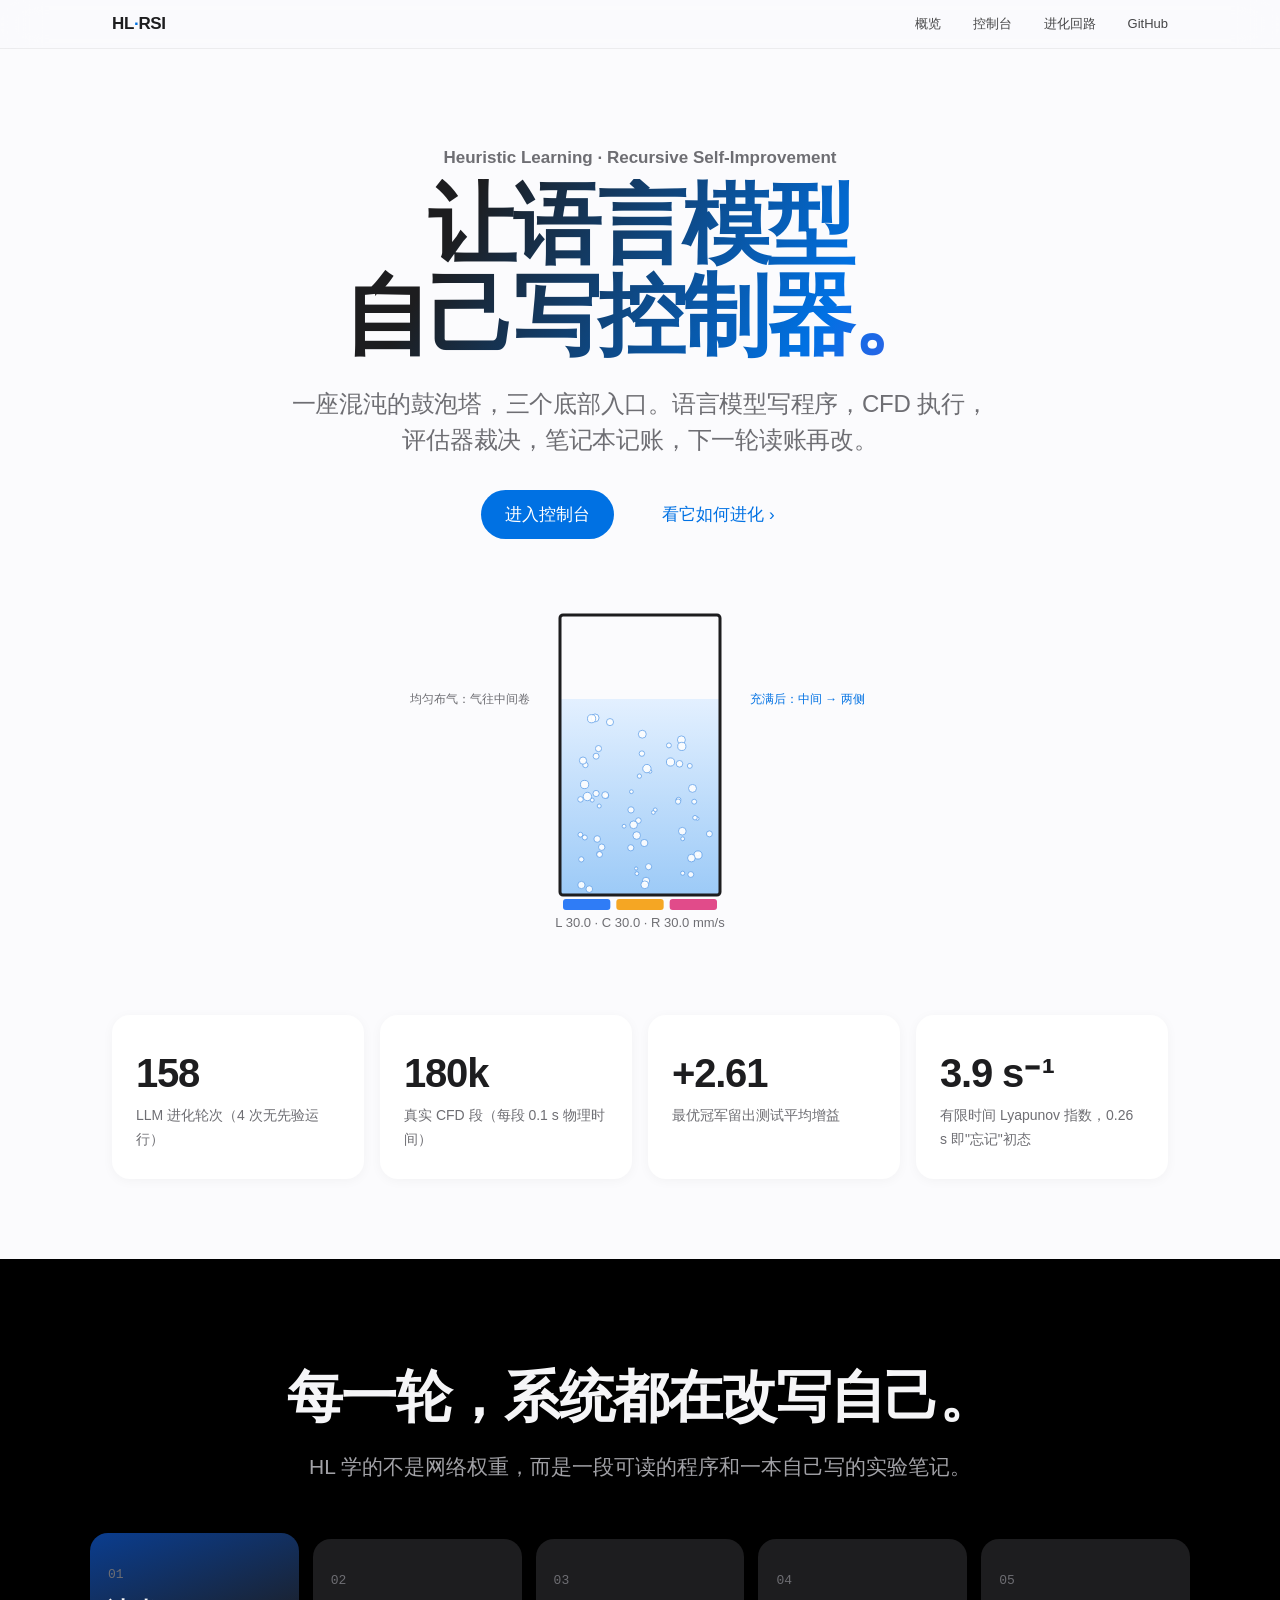
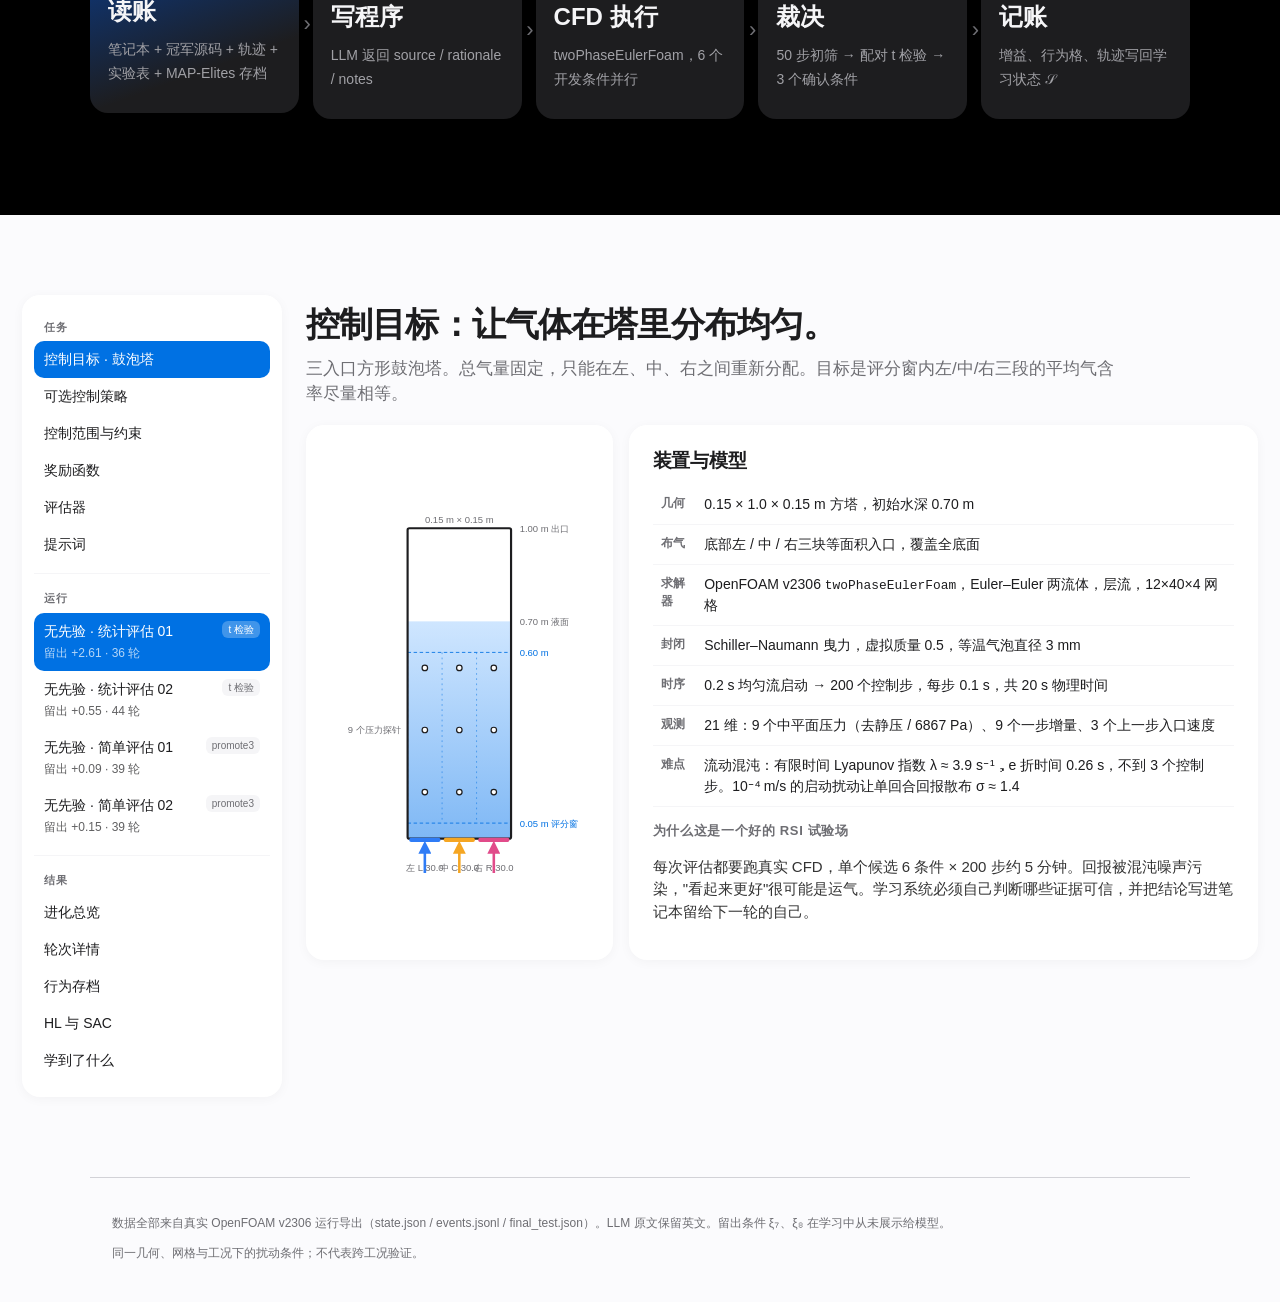
==== docs/index.html @ 00488021 "HL-RSI bubble column dashboard, data and source" ====
<!doctype html>
<html lang="zh-CN">
<head>
<meta charset="utf-8">
<meta name="viewport" content="width=device-width, initial-scale=1">
<title>HL · RSI — 语言模型自我改进的鼓泡塔控制</title>
<meta name="description" content="启发式学习（HL）：语言模型写控制程序、真实 CFD 裁决、自维护笔记本递归改进。与 SAC 在混沌鼓泡塔上的对照。">
<link rel="stylesheet" href="style.css">
</head>
<body>
<nav class="globalnav" aria-label="全局导航">
  <div class="gn-inner">
    <a class="gn-logo" href="#top">HL<span>·</span>RSI</a>
    <a href="#overview">概览</a>
    <a href="#console">控制台</a>
    <a href="#loop">进化回路</a>
    <a href="https://github.com/LZF1111/hl-rsi-bubble-column" target="_blank" rel="noopener">GitHub</a>
  </div>
</nav>

<header class="hero" id="top">
  <p class="eyebrow">Heuristic Learning · Recursive Self-Improvement</p>
  <h1>让语言模型<br>自己写控制器。</h1>
  <p class="lead">一座混沌的鼓泡塔，三个底部入口。语言模型写程序，CFD 执行，评估器裁决，笔记本记账，下一轮读账再改。</p>
  <div class="cta">
    <a class="btn primary" href="#console">进入控制台</a>
    <a class="btn link" href="#loop">看它如何进化 ›</a>
  </div>
  <div class="hero-visual" id="heroColumn" aria-hidden="true"></div>
</header>

<section class="stats" id="overview" aria-label="关键数字">
  <div class="stat"><b id="kRounds">—</b><span>LLM 进化轮次（4 次无先验运行）</span></div>
  <div class="stat"><b id="kSegments">—</b><span>真实 CFD 段（每段 0.1 s 物理时间）</span></div>
  <div class="stat"><b id="kBest">—</b><span>最优冠军留出测试平均增益</span></div>
  <div class="stat"><b>3.9 s⁻¹</b><span>有限时间 Lyapunov 指数，0.26 s 即"忘记"初态</span></div>
</section>

<section class="loop" id="loop">
  <h2>每一轮，系统都在改写自己。</h2>
  <p class="sub">HL 学的不是网络权重，而是一段可读的程序和一本自己写的实验笔记。</p>
  <ol class="loop-ring" id="loopRing">
    <li><i>01</i><b>读账</b><span>笔记本 + 冠军源码 + 轨迹 + 实验表 + MAP-Elites 存档</span></li>
    <li><i>02</i><b>写程序</b><span>LLM 返回 source / rationale / notes</span></li>
    <li><i>03</i><b>CFD 执行</b><span>twoPhaseEulerFoam，6 个开发条件并行</span></li>
    <li><i>04</i><b>裁决</b><span>50 步初筛 → 配对 t 检验 → 3 个确认条件</span></li>
    <li><i>05</i><b>记账</b><span>增益、行为格、轨迹写回学习状态 𝒮</span></li>
  </ol>
</section>

<section class="console" id="console">
  <aside class="sidebar" aria-label="功能栏">
    <div class="sb-group">
      <h3>任务</h3>
      <button data-view="goal" class="active">控制目标 · 鼓泡塔</button>
      <button data-view="strategy">可选控制策略</button>
      <button data-view="range">控制范围与约束</button>
      <button data-view="reward">奖励函数</button>
      <button data-view="evaluator">评估器</button>
      <button data-view="prompt">提示词</button>
    </div>
    <div class="sb-group">
      <h3>运行</h3>
      <div id="runList" class="run-list"></div>
    </div>
    <div class="sb-group">
      <h3>结果</h3>
      <button data-view="evolution">进化总览</button>
      <button data-view="round">轮次详情</button>
      <button data-view="archive">行为存档</button>
      <button data-view="compare">HL 与 SAC</button>
      <button data-view="mechanism">学到了什么</button>
    </div>
  </aside>
  <main class="stage" id="stage" tabindex="-1" aria-live="polite"></main>
</section>

<footer class="foot">
  <p>数据全部来自真实 OpenFOAM v2306 运行导出（state.json / events.jsonl / final_test.json）。LLM 原文保留英文。留出条件 ξ₇、ξ₈ 在学习中从未展示给模型。</p>
  <p>同一几何、网格与工况下的扰动条件；不代表跨工况验证。</p>
</footer>

<script src="js/charts.js"></script>
<script src="js/views.js"></script>
<script src="js/results.js"></script>
<script src="js/round.js"></script>
<script src="js/compare.js"></script>
<script src="js/app.js"></script>
</body>
</html>
---- docs/style.css ----
:root {
  --bg: #fbfbfd; --card: #fff; --ink: #1d1d1f; --ink2: #6e6e73; --line: #d2d2d7; --soft: #f5f5f7;
  --blue: #0071e3; --green: #1a9e55; --red: #e3342f; --orange: #f5a623; --purple: #8e44ef;
  --L: #2f7cf6; --C: #f5a623; --R: #e14b8a;
  --r: 18px; --font: -apple-system, BlinkMacSystemFont, "SF Pro Display", "PingFang SC", "Helvetica Neue", "Microsoft YaHei", sans-serif;
  --mono: "SF Mono", ui-monospace, Menlo, Consolas, monospace;
}
* { box-sizing: border-box; }
html { scroll-behavior: smooth; }
body { margin: 0; background: var(--bg); color: var(--ink); font-family: var(--font); -webkit-font-smoothing: antialiased; line-height: 1.5; }
a { color: var(--blue); text-decoration: none; }
a:hover { text-decoration: underline; }
:focus-visible { outline: 3px solid rgba(0,113,227,.5); outline-offset: 2px; border-radius: 6px; }

.globalnav { position: sticky; top: 0; z-index: 50; background: rgba(251,251,253,.8); backdrop-filter: saturate(180%) blur(20px); -webkit-backdrop-filter: saturate(180%) blur(20px); border-bottom: 1px solid rgba(0,0,0,.06); }
.gn-inner { max-width: 1100px; margin: 0 auto; height: 48px; display: flex; align-items: center; gap: 32px; padding: 0 22px; font-size: 13px; }
.gn-inner a { color: var(--ink); opacity: .82; }
.gn-inner a:hover { opacity: 1; text-decoration: none; }
.gn-logo { font-weight: 700; font-size: 17px; margin-right: auto; opacity: 1 !important; letter-spacing: -.02em; }
.gn-logo span { color: var(--blue); }

.hero { text-align: center; padding: 96px 22px 40px; max-width: 980px; margin: 0 auto; }
.eyebrow { color: var(--ink2); font-size: 17px; font-weight: 600; margin: 0 0 8px; }
.hero h1 { font-size: clamp(44px, 8vw, 88px); line-height: 1.04; letter-spacing: -.035em; margin: 0; font-weight: 700;
  background: linear-gradient(120deg, #1d1d1f 30%, #0071e3 70%, #8e44ef); -webkit-background-clip: text; background-clip: text; color: transparent; }
.lead { font-size: clamp(19px, 2.2vw, 24px); color: var(--ink2); max-width: 720px; margin: 24px auto 0; letter-spacing: -.01em; }
.cta { margin-top: 32px; display: flex; gap: 24px; justify-content: center; align-items: center; }
.btn { font-size: 17px; padding: 12px 24px; border-radius: 980px; }
.btn.primary { background: var(--blue); color: #fff; }
.btn.primary:hover { background: #0077ed; text-decoration: none; }
.hero-visual { margin: 56px auto 0; height: 340px; max-width: 760px; }
.hero-visual svg { width: 100%; height: 100%; }

.stats { max-width: 1100px; margin: 40px auto; padding: 0 22px; display: grid; grid-template-columns: repeat(4, 1fr); gap: 16px; }
.stat { background: var(--card); border-radius: var(--r); padding: 28px 24px; box-shadow: 0 2px 12px rgba(0,0,0,.04); }
.stat b { display: block; font-size: 40px; letter-spacing: -.03em; font-weight: 700; }
.stat span { color: var(--ink2); font-size: 14px; }

.loop { background: #000; color: #f5f5f7; padding: 96px 22px; text-align: center; margin-top: 80px; }
.loop h2 { font-size: clamp(32px, 5vw, 56px); letter-spacing: -.03em; margin: 0; }
.loop .sub { color: #a1a1a6; font-size: 21px; margin: 12px 0 56px; }
.loop-ring { list-style: none; padding: 0; margin: 0 auto; max-width: 1100px; display: grid; grid-template-columns: repeat(5, 1fr); gap: 14px; counter-reset: s; }
.loop-ring li { background: #1d1d1f; border-radius: var(--r); padding: 28px 18px; text-align: left; position: relative; transition: transform .4s, background .4s; }
.loop-ring li.on { background: linear-gradient(160deg, #0a3d8f, #1d1d1f 70%); transform: translateY(-6px); }
.loop-ring i { font-style: normal; color: #6e6e73; font-size: 13px; font-family: var(--mono); }
.loop-ring b { display: block; font-size: 24px; margin: 8px 0; }
.loop-ring span { color: #a1a1a6; font-size: 14px; }
.loop-ring li:not(:last-child)::after { content: "›"; position: absolute; right: -12px; top: 50%; transform: translateY(-50%); color: #6e6e73; font-size: 22px; }

.console { max-width: 1400px; margin: 80px auto; padding: 0 22px; display: grid; grid-template-columns: 260px 1fr; gap: 24px; align-items: start; }
.sidebar { position: sticky; top: 64px; background: var(--card); border-radius: var(--r); padding: 18px 12px; box-shadow: 0 2px 12px rgba(0,0,0,.04); max-height: calc(100vh - 84px); overflow: auto; }
.sb-group + .sb-group { border-top: 1px solid var(--soft); margin-top: 10px; padding-top: 10px; }
.sb-group h3 { font-size: 11px; text-transform: uppercase; letter-spacing: .08em; color: var(--ink2); margin: 6px 10px 6px; font-weight: 600; }
.sidebar button { display: block; width: 100%; text-align: left; font: inherit; font-size: 14px; color: var(--ink); background: none; border: 0; padding: 8px 10px; border-radius: 10px; cursor: pointer; }
.sidebar button:hover { background: var(--soft); }
.sidebar button.active { background: var(--blue); color: #fff; }
.run-list button { display: flex; justify-content: space-between; gap: 8px; }
.run-list button small { opacity: .7; font-size: 12px; }
.run-list .tag { font-size: 10px; padding: 1px 6px; border-radius: 6px; background: var(--soft); color: var(--ink2); }
.run-list button.active .tag { background: rgba(255,255,255,.25); color: #fff; }

.stage { min-height: 70vh; outline: none; }
.stage > * { animation: rise .45s ease both; }
@keyframes rise { from { opacity: 0; transform: translateY(10px); } to { opacity: 1; transform: none; } }
.vh { margin: 4px 0 18px; }
.vh h2 { font-size: 34px; letter-spacing: -.025em; margin: 0; }
.vh p { color: var(--ink2); font-size: 17px; margin: 6px 0 0; max-width: 820px; }
.grid { display: grid; gap: 16px; }
.g2 { grid-template-columns: repeat(2, minmax(0, 1fr)); }
.g3 { grid-template-columns: repeat(3, minmax(0, 1fr)); }
.g4 { grid-template-columns: repeat(4, minmax(0, 1fr)); }
.card { background: var(--card); border-radius: var(--r); padding: 22px 24px; box-shadow: 0 2px 12px rgba(0,0,0,.04); min-width: 0; }
.card h3 { font-size: 19px; margin: 0 0 10px; letter-spacing: -.01em; }
.card h4 { font-size: 13px; color: var(--ink2); margin: 14px 0 6px; font-weight: 600; text-transform: uppercase; letter-spacing: .05em; }
.card p, .card li { font-size: 15px; color: #333; }
.card.dark { background: #1d1d1f; color: #f5f5f7; }
.card.dark p { color: #d2d2d7; }
.span2 { grid-column: span 2; } .span3 { grid-column: span 3; } .span4 { grid-column: 1 / -1; }
.kpi b { font-size: 34px; letter-spacing: -.03em; display: block; font-weight: 700; }
.kpi span { color: var(--ink2); font-size: 13px; }
.pos { color: var(--green); } .neg { color: var(--red); }
.pill { display: inline-block; font-size: 12px; padding: 3px 10px; border-radius: 980px; background: var(--soft); color: var(--ink2); margin: 2px 4px 2px 0; font-weight: 500; }
.pill.acc { background: #e3f6ea; color: var(--green); }
.pill.rej { background: #fdecea; color: var(--red); }
.pill.scr { background: #fff3dc; color: #b86e00; }
.pill.blue { background: #e8f1fd; color: var(--blue); }
.formula { font-family: var(--mono); background: var(--soft); border-radius: 12px; padding: 14px 16px; font-size: 14px; overflow-x: auto; white-space: pre-wrap; }
pre.code { font-family: var(--mono); font-size: 12.5px; background: #1d1d1f; color: #e8e8ed; border-radius: 12px; padding: 14px 16px; overflow: auto; max-height: 420px; margin: 0; line-height: 1.55; }
pre.code .add { background: rgba(26,158,85,.25); display: block; }
pre.code .del { background: rgba(227,52,47,.22); display: block; text-decoration: line-through; opacity: .75; }
.prose { font-size: 14.5px; color: #333; white-space: pre-wrap; max-height: 360px; overflow: auto; background: var(--soft); border-radius: 12px; padding: 14px 16px; margin: 0; }
.prompt { font-size: 13.5px; line-height: 1.65; white-space: pre-wrap; font-family: var(--mono); background: var(--soft); border-radius: 12px; padding: 18px; max-height: 640px; overflow: auto; }
.prompt mark { background: #e8f1fd; color: var(--blue); border-radius: 4px; padding: 0 3px; font-weight: 600; }
table.t { width: 100%; border-collapse: collapse; font-size: 14px; }
table.t th, table.t td { text-align: left; padding: 9px 8px; border-bottom: 1px solid var(--soft); vertical-align: top; }
table.t th { color: var(--ink2); font-weight: 600; font-size: 12px; text-transform: uppercase; letter-spacing: .04em; }
table.t tr.clickable { cursor: pointer; }
table.t tr.clickable:hover { background: var(--soft); }
.num { font-variant-numeric: tabular-nums; font-family: var(--mono); font-size: 13px; }
.chart { width: 100%; }
.chart svg { width: 100%; height: auto; display: block; overflow: visible; }
.legend { display: flex; flex-wrap: wrap; gap: 14px; font-size: 13px; color: var(--ink2); margin-top: 8px; }
.legend i { display: inline-block; width: 12px; height: 12px; border-radius: 3px; margin-right: 6px; vertical-align: -1px; }
.tip { position: fixed; pointer-events: none; background: rgba(29,29,31,.92); color: #fff; font-size: 12px; padding: 8px 10px; border-radius: 10px; z-index: 99; max-width: 320px; opacity: 0; transition: opacity .15s; }
.roundbar { display: flex; align-items: center; gap: 12px; margin-bottom: 16px; flex-wrap: wrap; }
.roundbar input[type=range] { flex: 1; min-width: 200px; accent-color: var(--blue); }
.roundbar button { font: inherit; border: 0; background: var(--soft); border-radius: 980px; padding: 8px 16px; cursor: pointer; font-size: 14px; }
.roundbar button:hover { background: #e8e8ed; }
.roundbar button.primary { background: var(--blue); color: #fff; }
.chip-strip { display: flex; gap: 4px; flex-wrap: wrap; margin-bottom: 16px; }
.chip-strip button { width: 28px; height: 28px; border-radius: 8px; border: 0; font: 600 11px var(--font); cursor: pointer; color: #fff; }
.chip-strip button.sel { outline: 3px solid var(--ink); outline-offset: 1px; }
.cells { display: grid; gap: 4px; }
.cell { border-radius: 8px; aspect-ratio: 1.6; font-size: 10px; display: flex; flex-direction: column; justify-content: center; align-items: center; color: #fff; text-align: center; padding: 2px; }
.cell.empty { background: var(--soft); color: #b0b0b5; }
.cell span, .cell { overflow: hidden; white-space: nowrap; min-width: 0; }
code { font-family: var(--mono); font-size: .92em; overflow-wrap: anywhere; }
.strategy-card { border: 1px solid var(--soft); }
.strategy-card .icon { font-size: 28px; }
.foot { max-width: 1100px; margin: 80px auto 40px; padding: 24px 22px 0; border-top: 1px solid var(--line); color: var(--ink2); font-size: 12px; }
.note { font-size: 13px; color: var(--ink2); }
.bar { height: 8px; border-radius: 4px; background: var(--soft); overflow: hidden; }
.bar > i { display: block; height: 100%; background: var(--blue); }

@media (max-width: 1000px) {
  .console { grid-template-columns: 1fr; }
  .sidebar { position: static; max-height: none; }
  .stats, .g4 { grid-template-columns: repeat(2, 1fr); }
  .loop-ring { grid-template-columns: 1fr; }
  .loop-ring li::after { display: none; }
  .g2, .g3 { grid-template-columns: 1fr; }
  .span2, .span3 { grid-column: auto; }
}
@media (prefers-reduced-motion: reduce) { * { animation: none !important; transition: none !important; } html { scroll-behavior: auto; } }
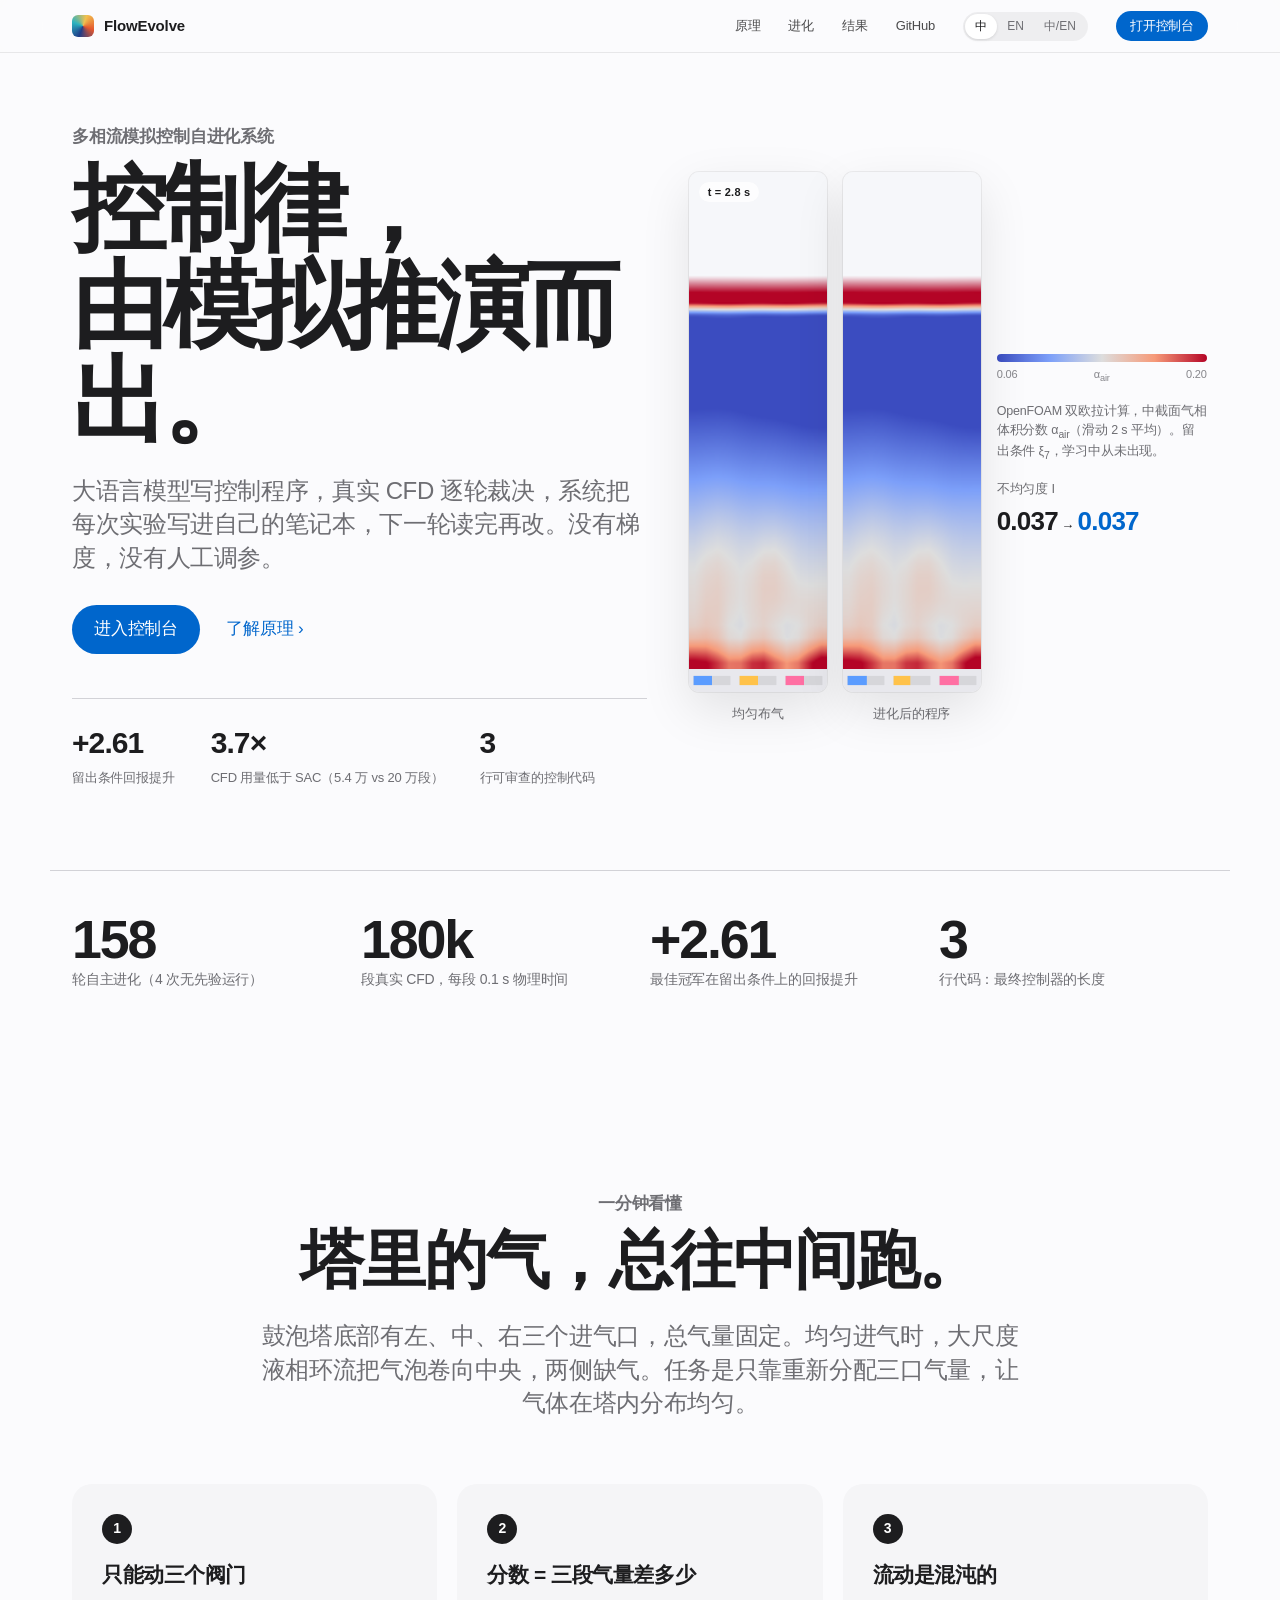
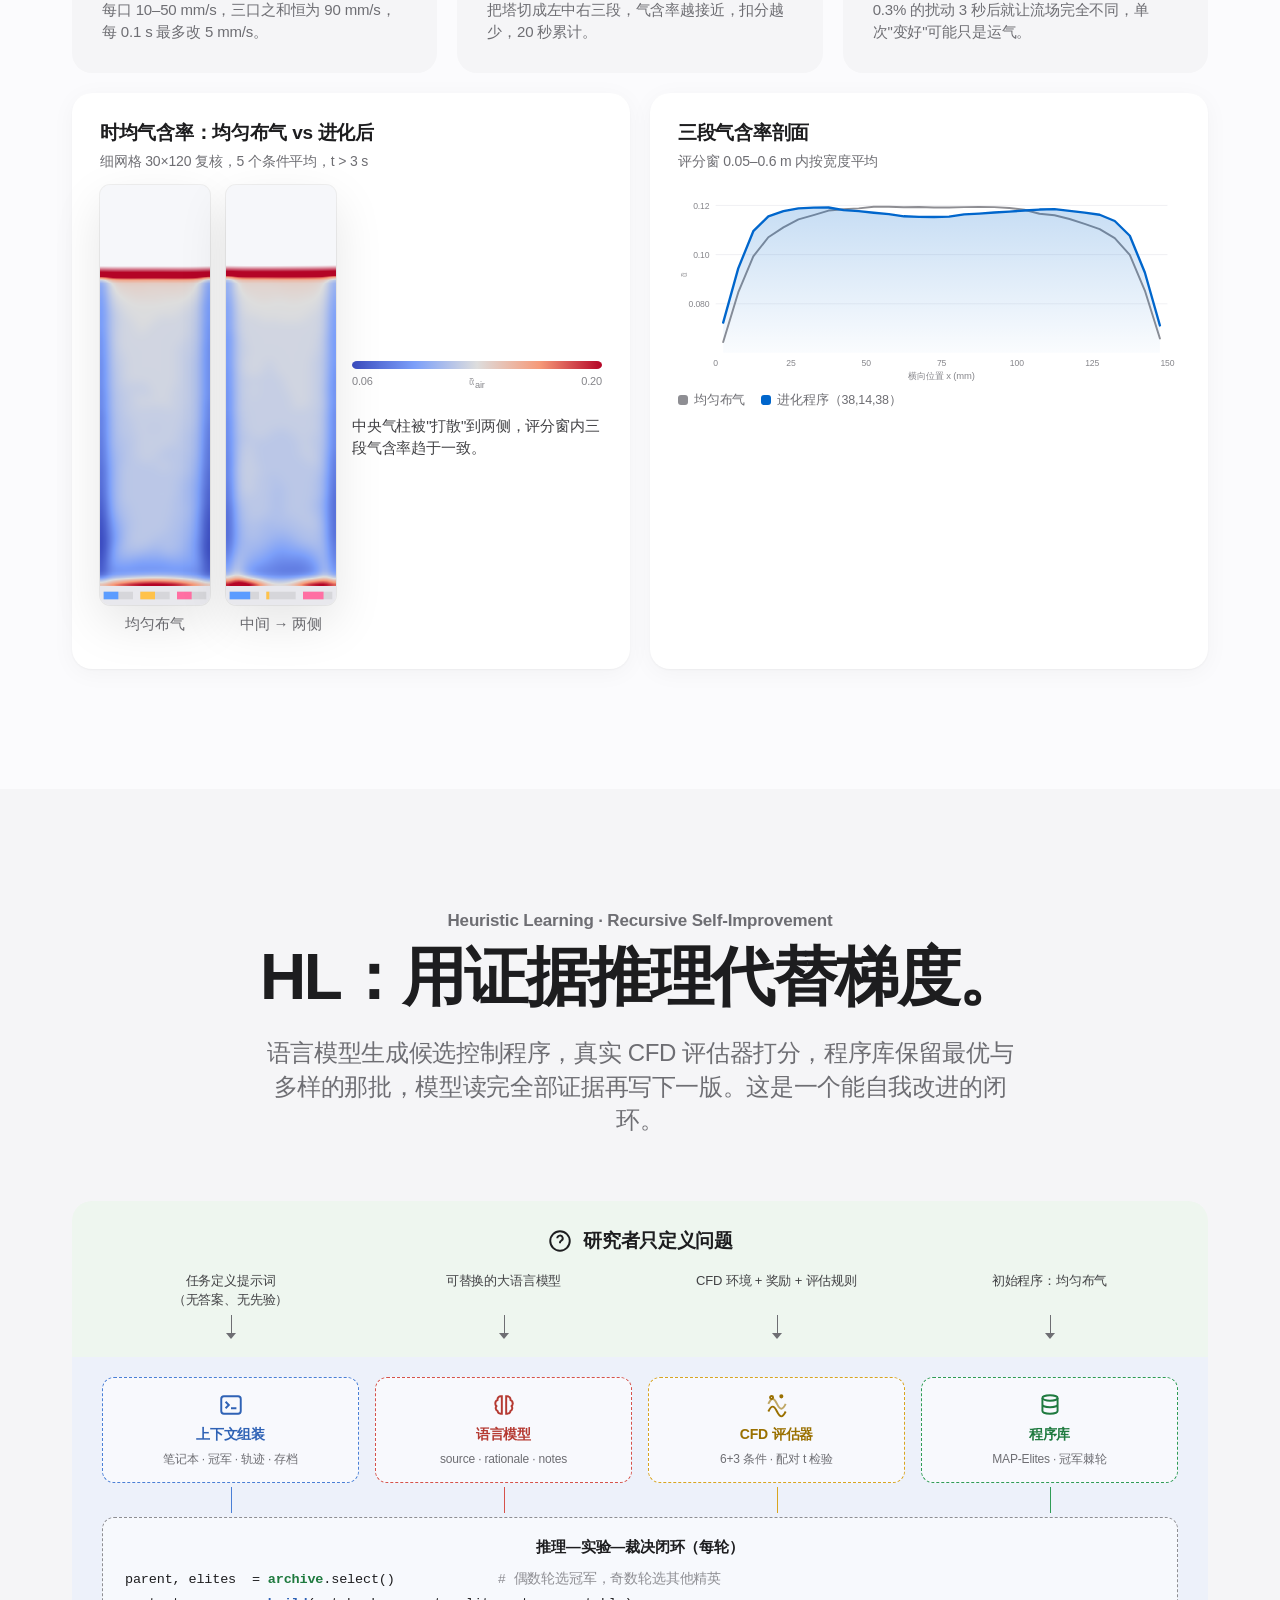
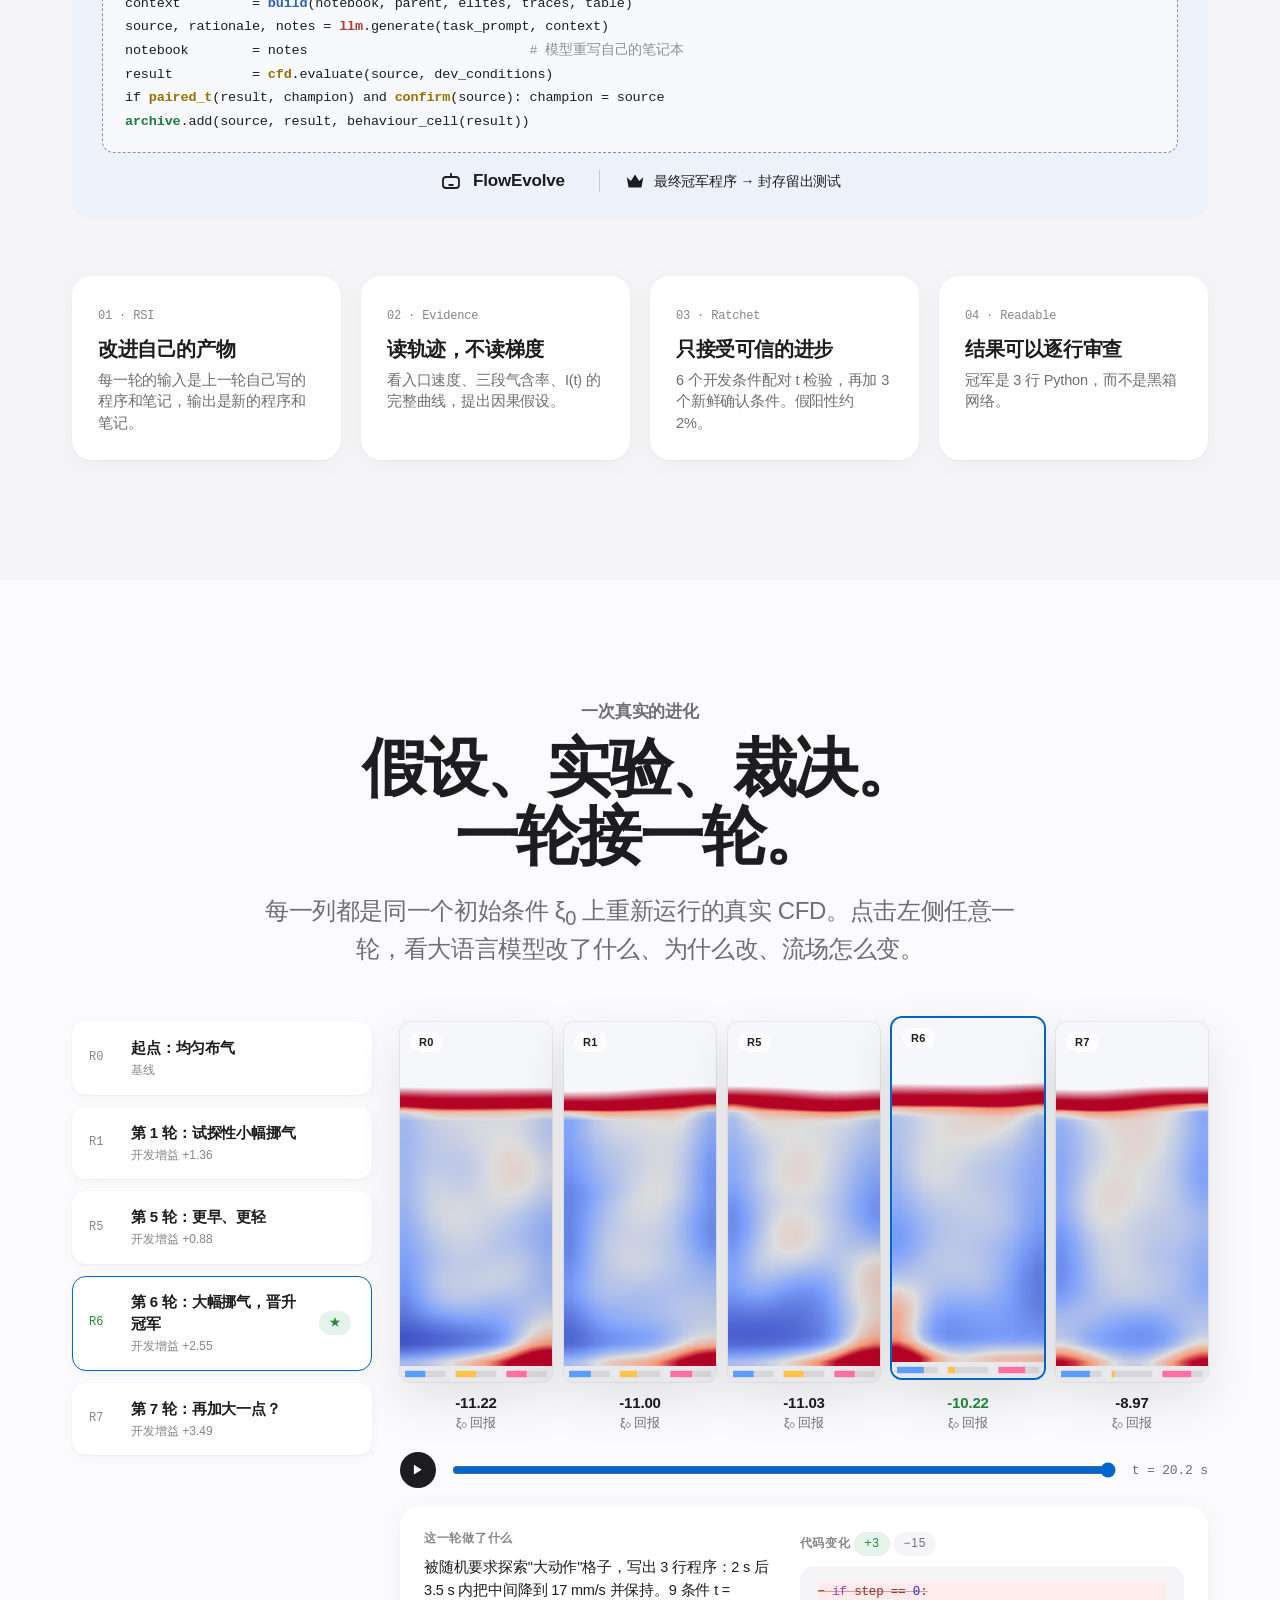
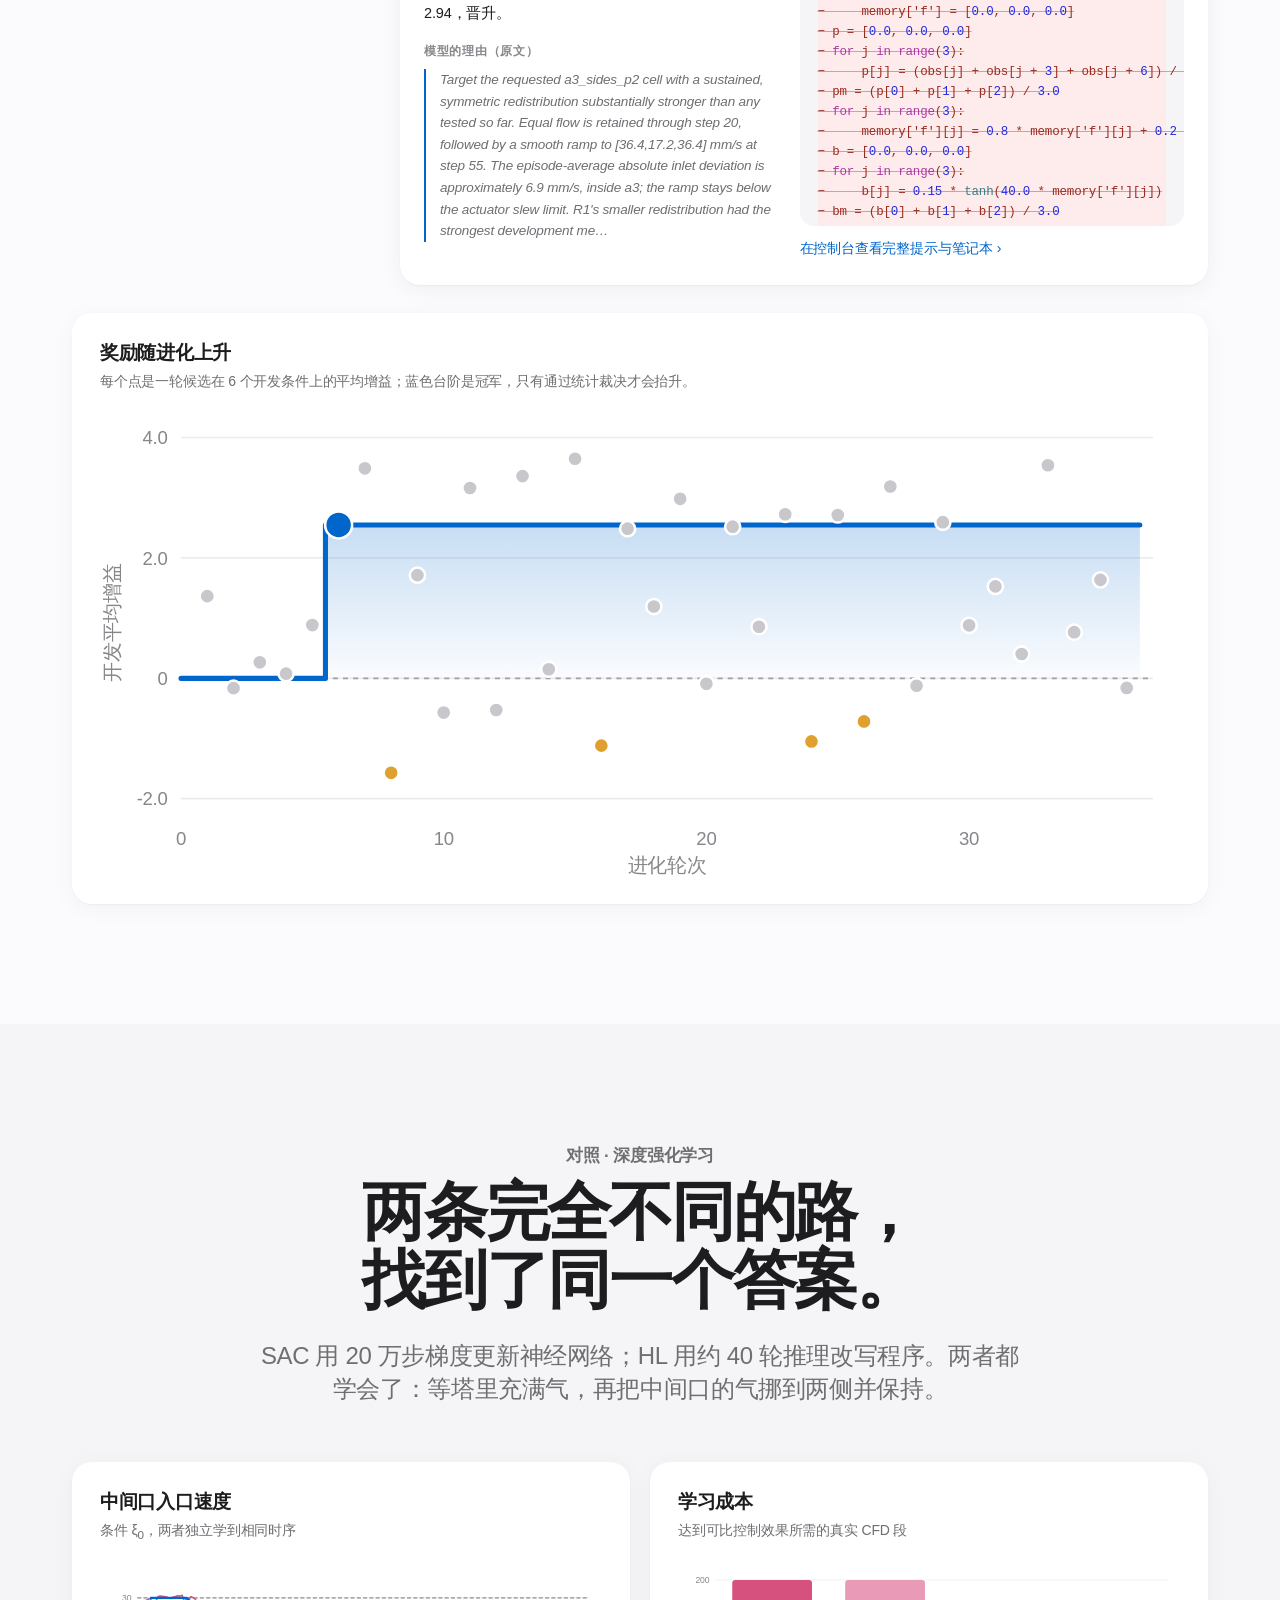
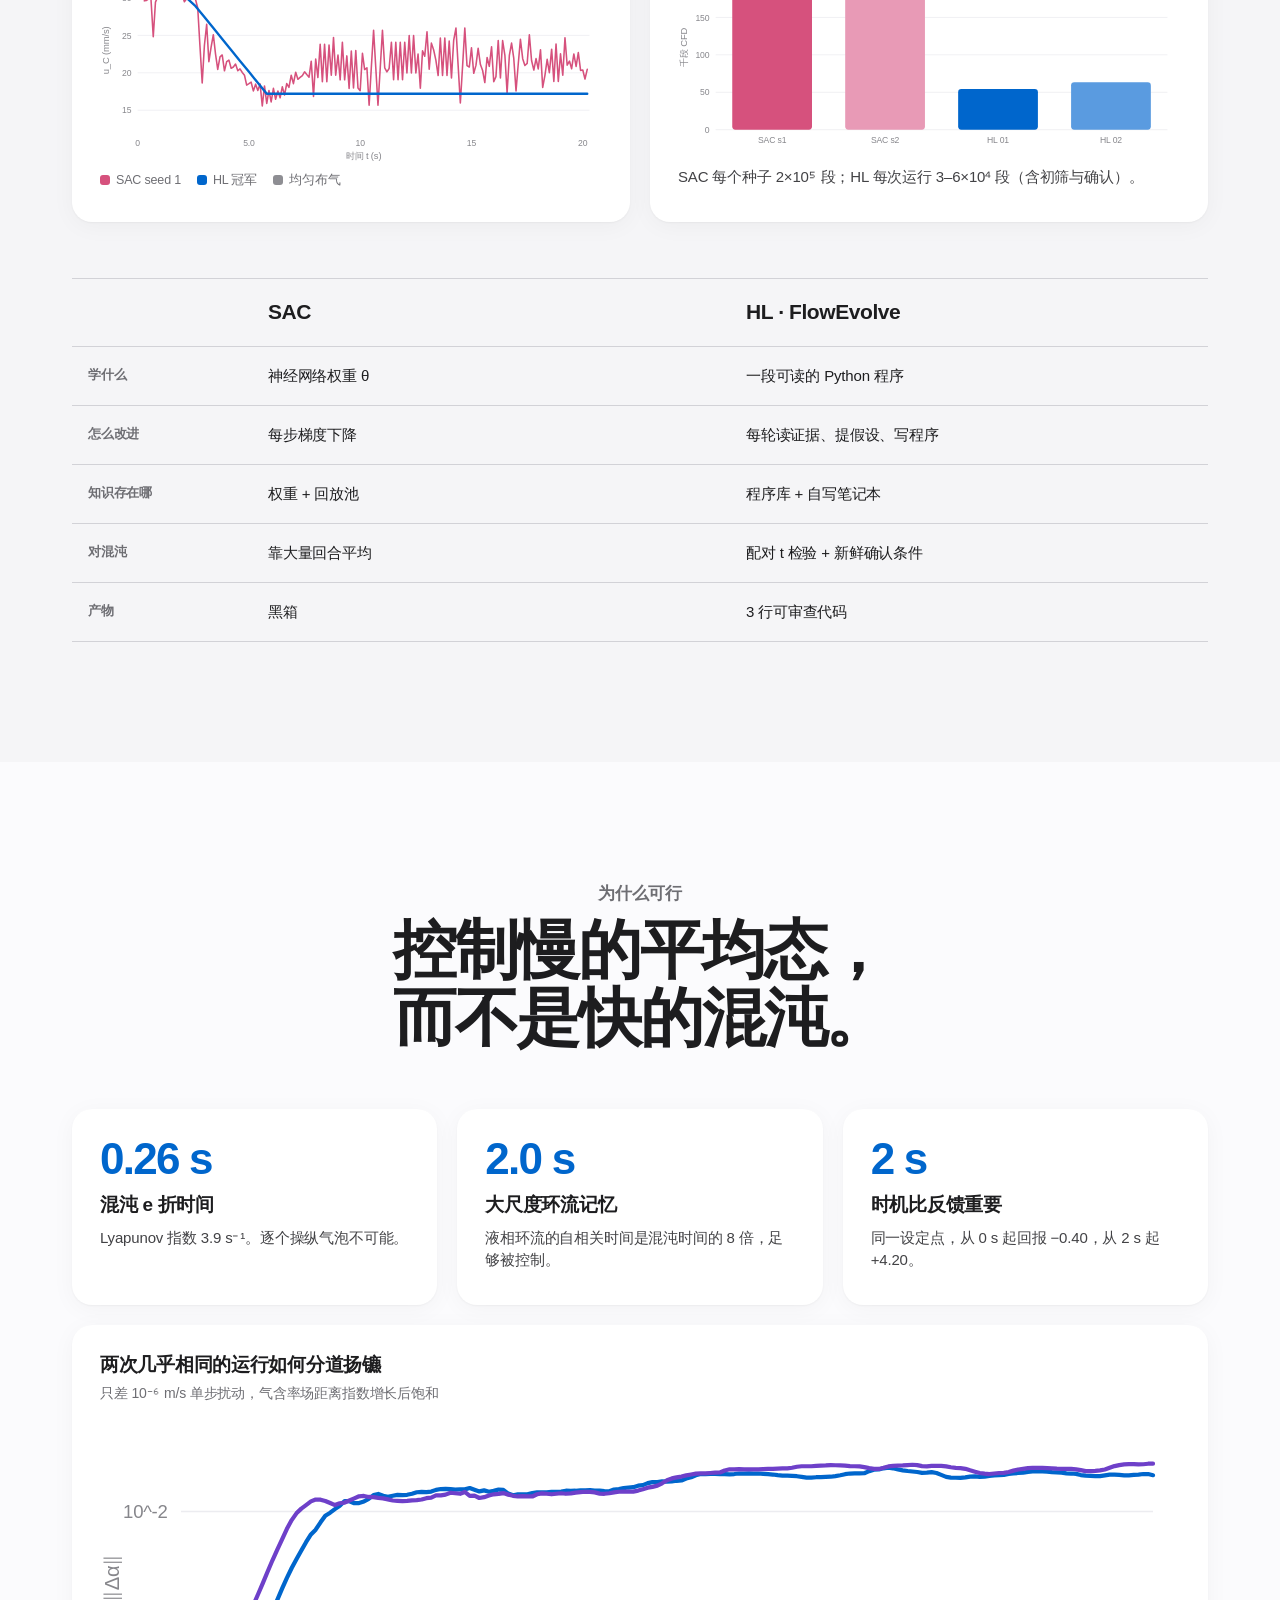
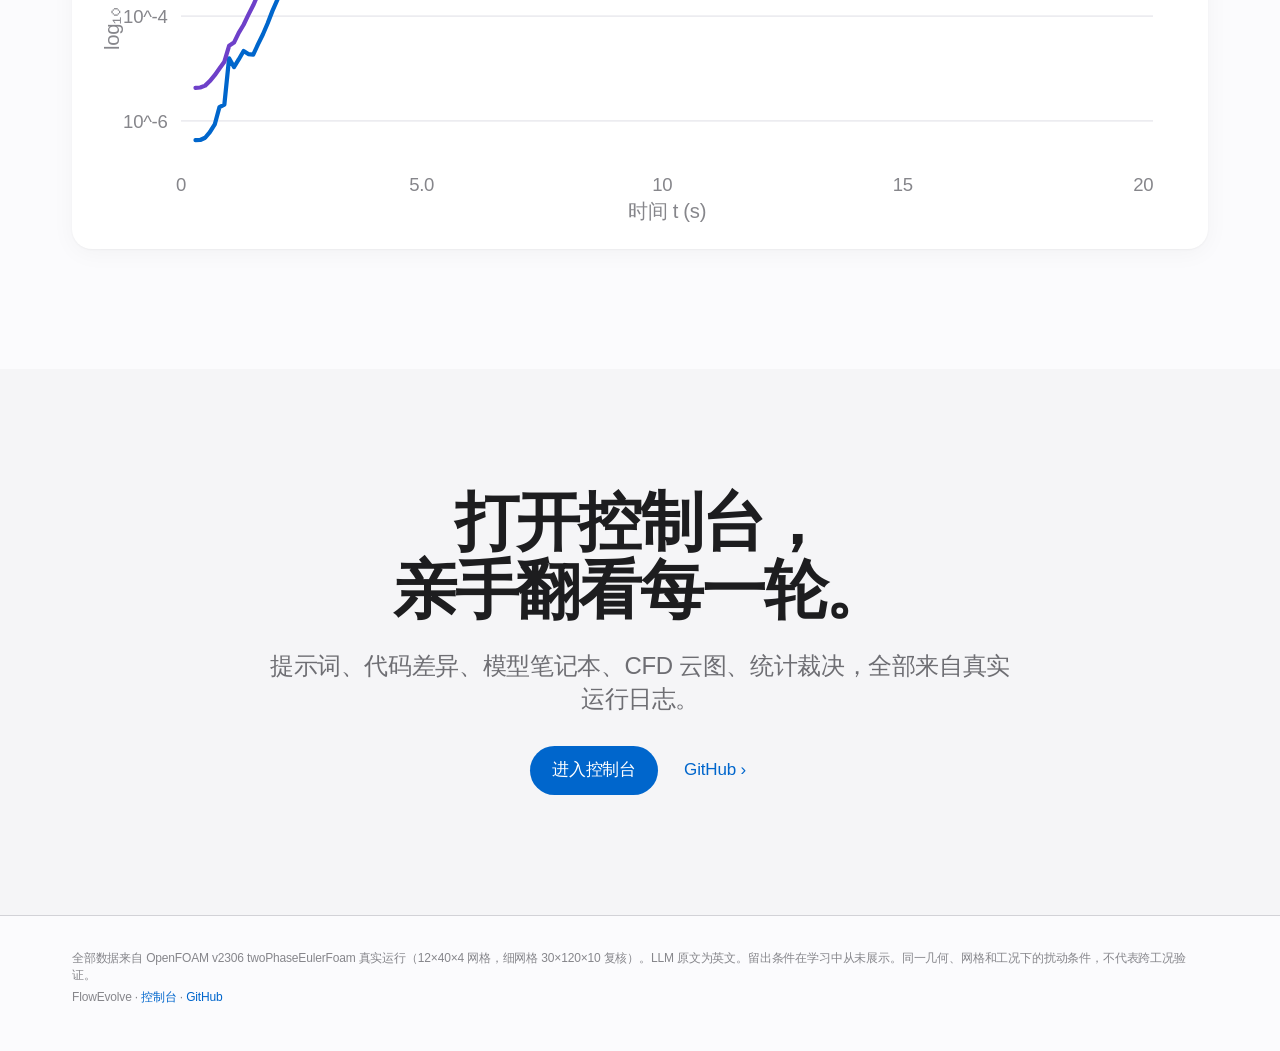
==== commit 442039c4: "FlowEvolve v2: light landing page + evolution console with real CFD fields" ====
--- a/docs/index.html
+++ b/docs/index.html
@@ -1,90 +1,67 @@
 <!doctype html>
-<html lang="zh-CN">
+<html lang="zh-CN" class="lang-zh">
 <head>
 <meta charset="utf-8">
 <meta name="viewport" content="width=device-width, initial-scale=1">
-<title>HL · RSI — 语言模型自我改进的鼓泡塔控制</title>
-<meta name="description" content="启发式学习（HL）：语言模型写控制程序、真实 CFD 裁决、自维护笔记本递归改进。与 SAC 在混沌鼓泡塔上的对照。">
-<link rel="stylesheet" href="style.css">
+<title>FlowEvolve · 多相流模拟控制自进化系统</title>
+<meta name="description" content="FlowEvolve：大语言模型写控制程序，真实 CFD 裁决，系统递归自我改进。Control laws reasoned out of multiphase-flow simulation.">
+<link rel="stylesheet" href="css/base.css?v=20261016e">
+<link rel="stylesheet" href="css/landing.css?v=20261016e">
 </head>
 <body>
-<nav class="globalnav" aria-label="全局导航">
-  <div class="gn-inner">
-    <a class="gn-logo" href="#top">HL<span>·</span>RSI</a>
-    <a href="#overview">概览</a>
-    <a href="#console">控制台</a>
-    <a href="#loop">进化回路</a>
-    <a href="https://github.com/LZF1111/hl-rsi-bubble-column" target="_blank" rel="noopener">GitHub</a>
+<nav class="nav" id="nav" aria-label="Global">
+  <div class="nav-in">
+    <a class="brand" href="index.html"><span class="brand-mark" aria-hidden="true"></span>FlowEvolve</a>
+    <a class="hide-s" href="#how"><span class="zh">原理</span><span class="en">How it works</span></a>
+    <a class="hide-s" href="#evolution"><span class="zh">进化</span><span class="en">Evolution</span></a>
+    <a class="hide-s" href="#results"><span class="zh">结果</span><span class="en">Results</span></a>
+    <a class="hide-s" href="https://github.com/LZF1111/hl-rsi-bubble-column" target="_blank" rel="noopener">GitHub</a>
+    <span id="langNav"></span>
+    <a class="btn-s" href="console.html"><span class="zh">打开控制台</span><span class="en">Open console</span></a>
   </div>
 </nav>
 
 <header class="hero" id="top">
-  <p class="eyebrow">Heuristic Learning · Recursive Self-Improvement</p>
-  <h1>让语言模型<br>自己写控制器。</h1>
-  <p class="lead">一座混沌的鼓泡塔，三个底部入口。语言模型写程序，CFD 执行，评估器裁决，笔记本记账，下一轮读账再改。</p>
-  <div class="cta">
-    <a class="btn primary" href="#console">进入控制台</a>
-    <a class="btn link" href="#loop">看它如何进化 ›</a>
+  <div class="wrap hero-grid">
+    <div>
+      <p class="eyebrow"><span class="zh">多相流模拟控制自进化系统</span><span class="en">Self-evolving multiphase-flow control</span></p>
+      <h1 class="display"><span class="zh">控制律，<br>由模拟推演而出。</span><span class="en">Control laws,<br>reasoned out of simulation.</span></h1>
+      <p class="lead"><span class="zh">大语言模型写控制程序，真实 CFD 逐轮裁决，系统把每次实验写进自己的笔记本，下一轮读完再改。没有梯度，没有人工调参。</span><span class="en">A language model writes the control program, real CFD judges every round, and the system records each experiment in its own notebook before rewriting the next one. No gradients. No hand tuning.</span></p>
+      <div class="ctas">
+        <a class="btn primary" href="console.html"><span class="zh">进入控制台</span><span class="en">Enter the console</span></a>
+        <a class="btn ghost" href="#how"><span class="zh">了解原理 ›</span><span class="en">See how it works ›</span></a>
+      </div>
+      <div class="hero-meta">
+        <div><b>+2.61</b><span><span class="zh">留出条件回报提升</span><span class="en">held-out return gain</span></span></div>
+        <div><b>3.7×</b><span><span class="zh">CFD 用量低于 SAC（5.4 万 vs 20 万段）</span><span class="en">less CFD than SAC (54k vs 200k segments)</span></span></div>
+        <div><b>3</b><span><span class="zh">行可审查的控制代码</span><span class="en">auditable lines of code</span></span></div>
+      </div>
+    </div>
+    <figure class="hero-figure">
+      <div>
+        <div class="col-frame hero-col"><canvas id="heroA" aria-label="equal flow CFD"></canvas><span class="col-tag">t = <b id="heroT">0.0</b> s</span></div>
+        <p class="col-cap"><span class="zh">均匀布气</span><span class="en">Equal flow</span></p>
+      </div>
+      <div>
+        <div class="col-frame hero-col"><canvas id="heroB" aria-label="evolved controller CFD"></canvas></div>
+        <p class="col-cap"><span class="zh">进化后的程序</span><span class="en">Evolved program</span></p>
+      </div>
+      <div class="hero-side">
+        <div id="heroCbar"></div>
+        <p class="hero-note"><span class="zh">OpenFOAM 双欧拉计算，中截面气相体积分数 α<sub>air</sub>（滑动 2 s 平均）。留出条件 ξ<sub>7</sub>，学习中从未出现。</span><span class="en">OpenFOAM Euler–Euler run, mid-plane gas volume fraction α<sub>air</sub> (2 s moving average). Held-out condition ξ<sub>7</sub>, never seen during learning.</span></p>
+        <div class="hero-i"><span class="muted"><span class="zh">不均匀度 I</span><span class="en">Imbalance I</span></span><span><b id="heroIa">—</b> → <b id="heroIb" class="accent">—</b></span></div>
+      </div>
+    </figure>
   </div>
-  <div class="hero-visual" id="heroColumn" aria-hidden="true"></div>
 </header>
-
-<section class="stats" id="overview" aria-label="关键数字">
-  <div class="stat"><b id="kRounds">—</b><span>LLM 进化轮次（4 次无先验运行）</span></div>
-  <div class="stat"><b id="kSegments">—</b><span>真实 CFD 段（每段 0.1 s 物理时间）</span></div>
-  <div class="stat"><b id="kBest">—</b><span>最优冠军留出测试平均增益</span></div>
-  <div class="stat"><b>3.9 s⁻¹</b><span>有限时间 Lyapunov 指数，0.26 s 即"忘记"初态</span></div>
-</section>
-
-<section class="loop" id="loop">
-  <h2>每一轮，系统都在改写自己。</h2>
-  <p class="sub">HL 学的不是网络权重，而是一段可读的程序和一本自己写的实验笔记。</p>
-  <ol class="loop-ring" id="loopRing">
-    <li><i>01</i><b>读账</b><span>笔记本 + 冠军源码 + 轨迹 + 实验表 + MAP-Elites 存档</span></li>
-    <li><i>02</i><b>写程序</b><span>LLM 返回 source / rationale / notes</span></li>
-    <li><i>03</i><b>CFD 执行</b><span>twoPhaseEulerFoam，6 个开发条件并行</span></li>
-    <li><i>04</i><b>裁决</b><span>50 步初筛 → 配对 t 检验 → 3 个确认条件</span></li>
-    <li><i>05</i><b>记账</b><span>增益、行为格、轨迹写回学习状态 𝒮</span></li>
-  </ol>
-</section>
-
-<section class="console" id="console">
-  <aside class="sidebar" aria-label="功能栏">
-    <div class="sb-group">
-      <h3>任务</h3>
-      <button data-view="goal" class="active">控制目标 · 鼓泡塔</button>
-      <button data-view="strategy">可选控制策略</button>
-      <button data-view="range">控制范围与约束</button>
-      <button data-view="reward">奖励函数</button>
-      <button data-view="evaluator">评估器</button>
-      <button data-view="prompt">提示词</button>
-    </div>
-    <div class="sb-group">
-      <h3>运行</h3>
-      <div id="runList" class="run-list"></div>
-    </div>
-    <div class="sb-group">
-      <h3>结果</h3>
-      <button data-view="evolution">进化总览</button>
-      <button data-view="round">轮次详情</button>
-      <button data-view="archive">行为存档</button>
-      <button data-view="compare">HL 与 SAC</button>
-      <button data-view="mechanism">学到了什么</button>
-    </div>
-  </aside>
-  <main class="stage" id="stage" tabindex="-1" aria-live="polite"></main>
-</section>
-
-<footer class="foot">
-  <p>数据全部来自真实 OpenFOAM v2306 运行导出（state.json / events.jsonl / final_test.json）。LLM 原文保留英文。留出条件 ξ₇、ξ₈ 在学习中从未展示给模型。</p>
-  <p>同一几何、网格与工况下的扰动条件；不代表跨工况验证。</p>
-</footer>
-
-<script src="js/charts.js"></script>
-<script src="js/views.js"></script>
-<script src="js/results.js"></script>
-<script src="js/round.js"></script>
-<script src="js/compare.js"></script>
-<script src="js/app.js"></script>
+<main id="landing"></main>
+<footer class="foot"><div class="wrap" id="foot"></div></footer>
+<script src="js/i18n.js?v=20261016e"></script>
+<script src="js/charts.js?v=20261016e"></script>
+<script src="js/cfd.js?v=20261016e"></script>
+<script src="js/data.js?v=20261016e"></script>
+<script src="js/landing-a.js?v=20261016e"></script>
+<script src="js/landing-b.js?v=20261016e"></script>
+<script src="js/landing.js?v=20261016e"></script>
 </body>
 </html>
--- a/docs/css/base.css
+++ b/docs/css/base.css
@@ -0,0 +1,172 @@
+:root {
+  --bg: #fbfbfd; --card: #fff; --ink: #1d1d1f; --ink2: #6e6e73; --ink3: #86868b; --line: #d2d2d7; --soft: #f5f5f7; --soft2: #ececf0;
+  --blue: #0066cc; --green: #248a3d; --red: #d70015; --amber: #b25000; --violet: #6e40c9;
+  --L: #3a7bd5; --C: #e0a030; --R: #d6517d;
+  --dark: #000; --dark2: #141416; --dark3: #1d1d1f;
+  --r: 20px; --r2: 14px;
+  --font: -apple-system, BlinkMacSystemFont, "SF Pro Text", "SF Pro Display", "Helvetica Neue", "PingFang SC", "Hiragino Sans GB", "Microsoft YaHei", sans-serif;
+  --mono: "SF Mono", ui-monospace, Menlo, Consolas, "Liberation Mono", monospace;
+}
+* { box-sizing: border-box; }
+html { scroll-behavior: smooth; }
+body { margin: 0; background: var(--bg); color: var(--ink); font-family: var(--font); -webkit-font-smoothing: antialiased; line-height: 1.47; font-size: 17px; letter-spacing: -.01em; }
+a { color: var(--blue); text-decoration: none; }
+a:hover { text-decoration: underline; }
+:focus-visible { outline: 2px solid var(--blue); outline-offset: 3px; border-radius: 6px; }
+code { font-family: var(--mono); font-size: .88em; overflow-wrap: anywhere; }
+img, canvas, svg { max-width: 100%; }
+
+/* language */
+.lang-zh .en, .lang-en .zh { display: none !important; }
+.lang-bi .en { display: block; font-size: .82em; color: var(--ink3); font-weight: 400; letter-spacing: 0; margin-top: 2px; }
+.lang-bi h1 .en, .lang-bi h2 .en { font-size: .42em; margin-top: 10px; letter-spacing: -.005em; }
+.lang-bi .dark .en, .lang-bi .on-dark .en { color: #8d8d93; }
+.lang-bi .inl .en, .lang-bi button .en, .lang-bi .pill .en, .lang-bi th .en, .lang-bi .kpi span .en, .lang-bi label .en, .lang-bi .tab .en { display: inline; margin: 0 0 0 6px; font-size: .9em; }
+.langsw { display: inline-flex; background: rgba(0,0,0,.05); border-radius: 980px; padding: 2px; }
+.langsw button { font: 500 12px var(--font); border: 0; background: none; padding: 4px 10px; border-radius: 980px; cursor: pointer; color: var(--ink2); }
+.langsw button[aria-pressed="true"] { background: #fff; color: var(--ink); box-shadow: 0 1px 3px rgba(0,0,0,.12); }
+.on-dark .langsw { background: rgba(255,255,255,.12); }
+.on-dark .langsw button { color: #a1a1a6; }
+.on-dark .langsw button[aria-pressed="true"] { background: #f5f5f7; color: #1d1d1f; }
+
+/* nav */
+.nav { position: sticky; top: 0; z-index: 60; background: rgba(251,251,253,.72); backdrop-filter: saturate(180%) blur(20px); -webkit-backdrop-filter: saturate(180%) blur(20px); border-bottom: 1px solid rgba(0,0,0,.08); }
+.nav.on-dark { background: rgba(0,0,0,.72); border-bottom-color: rgba(255,255,255,.08); }
+.nav-in { max-width: 1180px; margin: 0 auto; height: 52px; display: flex; align-items: center; gap: 28px; padding: 0 22px; font-size: 13px; }
+.nav-in a { color: inherit; opacity: .8; }
+.nav-in a:hover { opacity: 1; text-decoration: none; }
+.nav-in a.cur { opacity: 1; font-weight: 600; }
+.on-dark .nav-in { color: #f5f5f7; }
+.brand { font-weight: 600; font-size: 15px; opacity: 1 !important; margin-right: auto; display: flex; align-items: center; gap: 10px; letter-spacing: -.01em; }
+.brand-mark { width: 22px; height: 22px; border-radius: 6px; background: conic-gradient(from 200deg, #1f3c88, #2bb3c0, #f2c14e, #e4572e, #1f3c88); display: inline-block; }
+.nav .btn-s { background: var(--blue); color: #fff; padding: 5px 14px; border-radius: 980px; opacity: 1; font-weight: 500; }
+
+/* sections */
+.wrap { max-width: 1180px; margin: 0 auto; padding: 0 22px; }
+.sec { padding: 120px 0; }
+.sec.tight { padding: 80px 0; }
+.dark { background: var(--dark); color: #f5f5f7; }
+.dark2 { background: var(--dark2); color: #f5f5f7; }
+.soft { background: var(--soft); }
+.eyebrow { font-size: 17px; font-weight: 600; color: var(--ink2); margin: 0 0 10px; letter-spacing: -.01em; }
+.dark .eyebrow, .dark2 .eyebrow { color: #86868b; }
+h1.display { font-size: clamp(48px, 7.4vw, 96px); line-height: 1.02; letter-spacing: -.045em; font-weight: 700; margin: 0; }
+h2.headline { font-size: clamp(36px, 5vw, 64px); line-height: 1.06; letter-spacing: -.035em; font-weight: 700; margin: 0; }
+h3.title { font-size: clamp(24px, 2.6vw, 32px); letter-spacing: -.025em; margin: 0 0 8px; font-weight: 600; line-height: 1.15; }
+.lead { font-size: clamp(19px, 2vw, 24px); line-height: 1.4; color: var(--ink2); max-width: 760px; letter-spacing: -.015em; font-weight: 400; }
+.dark .lead, .dark2 .lead { color: #a1a1a6; }
+.center { text-align: center; } .center .lead { margin-left: auto; margin-right: auto; }
+.muted { color: var(--ink2); } .dark .muted, .dark2 .muted { color: #86868b; }
+.accent { color: var(--blue); } .dark .accent, .dark2 .accent { color: #2997ff; }
+.btn { display: inline-flex; align-items: center; gap: 6px; font-size: 17px; padding: 12px 22px; border-radius: 980px; border: 0; cursor: pointer; font-family: inherit; }
+.btn.primary { background: var(--blue); color: #fff; }
+.btn.primary:hover { background: #0077ed; text-decoration: none; }
+.btn.ghost { color: var(--blue); background: none; padding-left: 4px; padding-right: 4px; }
+.dark .btn.ghost, .dark2 .btn.ghost { color: #2997ff; }
+.ctas { display: flex; gap: 22px; align-items: center; flex-wrap: wrap; margin-top: 30px; }
+.center .ctas { justify-content: center; }
+
+/* hero */
+.hero { padding: 72px 0 0; overflow: hidden; background: #fbfbfd; }
+.hero-grid { display: grid; grid-template-columns: 1.05fr .95fr; gap: 40px; align-items: center; min-height: 640px; }
+.hero-figure { position: relative; display: flex; justify-content: center; gap: 18px; align-items: flex-end; }
+.col-frame { position: relative; border-radius: 10px; overflow: hidden; background: #f6f7fa; box-shadow: 0 18px 50px rgba(0,0,0,.10), 0 0 0 1px rgba(0,0,0,.06); }
+.col-frame canvas { display: block; width: 100%; height: 100%; }
+.col-tag { position: absolute; top: 10px; left: 10px; font: 600 11px var(--font); color: var(--ink); background: rgba(255,255,255,.75); backdrop-filter: blur(8px); padding: 4px 9px; border-radius: 980px; letter-spacing: .02em; }
+.col-tag.r { left: auto; right: 10px; }
+.col-cap { text-align: center; font-size: 13px; color: #a1a1a6; margin-top: 10px; }
+.col-cap b { color: var(--ink); font-weight: 600; }
+.hero-meta { display: flex; gap: 36px; margin-top: 44px; flex-wrap: wrap; }
+.hero-meta { border-top: 1px solid var(--line); padding-top: 22px; }
+.hero-meta div b { display: block; font-size: 30px; font-weight: 600; letter-spacing: -.03em; color: var(--ink); font-variant-numeric: tabular-nums; }
+.hero-meta div span { font-size: 13px; color: var(--ink2); }
+.timebar { display: flex; align-items: center; gap: 12px; margin-top: 18px; color: #a1a1a6; font-size: 13px; }
+.timebar input { flex: 1; accent-color: #f5f5f7; }
+.timebar button { width: 34px; height: 34px; border-radius: 50%; border: 0; background: rgba(255,255,255,.12); color: #fff; cursor: pointer; font-size: 13px; flex: none; }
+.timebar button:hover { background: rgba(255,255,255,.2); }
+.light .timebar { color: var(--ink2); } .light .timebar input { accent-color: var(--ink); }
+.light .timebar button { background: var(--soft2); color: var(--ink); }
+
+/* cards */
+.grid { display: grid; gap: 20px; }
+.g2 { grid-template-columns: repeat(2, minmax(0, 1fr)); }
+.g3 { grid-template-columns: repeat(3, minmax(0, 1fr)); }
+.g4 { grid-template-columns: repeat(4, minmax(0, 1fr)); }
+.g5 { grid-template-columns: repeat(5, minmax(0, 1fr)); }
+.span2 { grid-column: span 2; } .span3 { grid-column: span 3; } .full { grid-column: 1 / -1; }
+.card { background: var(--card); border-radius: var(--r); padding: 26px 28px; min-width: 0; box-shadow: 0 1px 2px rgba(0,0,0,.04), 0 4px 24px rgba(0,0,0,.04); }
+.card h3 { font-size: 19px; margin: 0 0 4px; letter-spacing: -.015em; font-weight: 600; }
+.card h4 { font-size: 12px; color: var(--ink3); margin: 18px 0 8px; font-weight: 600; text-transform: uppercase; letter-spacing: .06em; }
+.card p { font-size: 15px; color: #424245; margin: 8px 0; }
+.card .sub { font-size: 14px; color: var(--ink2); margin: 0 0 14px; }
+.card.dark { background: var(--dark3); color: #f5f5f7; box-shadow: none; }
+.card.dark p { color: #a1a1a6; }
+.card.flat { box-shadow: none; background: var(--soft); }
+.dark .card, .dark2 .card { background: var(--dark3); color: #f5f5f7; box-shadow: none; }
+.dark .card p, .dark2 .card p { color: #a1a1a6; }
+.kpi b { display: block; font-size: 36px; letter-spacing: -.035em; font-weight: 600; line-height: 1.1; }
+.kpi span { color: var(--ink2); font-size: 13px; }
+.dark .kpi span { color: #86868b; }
+.pos { color: var(--green); } .neg { color: var(--red); }
+.dark .pos, .dark2 .pos { color: #30d158; } .dark .neg, .dark2 .neg { color: #ff453a; }
+.pill { display: inline-flex; align-items: center; gap: 4px; font-size: 12px; padding: 3px 10px; border-radius: 980px; background: var(--soft); color: var(--ink2); margin: 2px 4px 2px 0; font-weight: 500; white-space: nowrap; }
+.pill.acc { background: #e5f4ea; color: var(--green); }
+.pill.rej { background: #f5f5f7; color: #6e6e73; }
+.pill.scr { background: #fdf1e3; color: var(--amber); }
+.pill.blue { background: #e8f0fb; color: var(--blue); }
+.dark .pill, .dark2 .pill { background: rgba(255,255,255,.08); color: #a1a1a6; }
+.dark .pill.acc { background: rgba(48,209,88,.15); color: #30d158; }
+
+/* code, prose */
+pre.code { font-family: var(--mono); font-size: 12.5px; line-height: 1.6; background: var(--soft); color: #1d1d1f; border-radius: var(--r2); padding: 16px 18px; overflow: auto; max-height: 440px; margin: 0; }
+pre.code .ln { display: block; }
+pre.code .add { background: #e3f5e7; display: block; color: #1b5e2b; }
+pre.code .del { background: #fdeceb; display: block; color: #9b2c22; text-decoration: line-through; text-decoration-color: rgba(155,44,34,.4); }
+pre.code .kw { color: #ad3da4; } pre.code .nu { color: #272ad8; } pre.code .cm { color: #707f8c; } pre.code .fn { color: #3e8087; }
+.prose { font-size: 14.5px; line-height: 1.6; color: #333336; white-space: pre-wrap; max-height: 380px; overflow: auto; background: var(--soft); border-radius: var(--r2); padding: 16px 18px; margin: 0; }
+.prompt-doc { font-family: var(--mono); font-size: 13px; line-height: 1.7; white-space: pre-wrap; background: var(--soft); border-radius: var(--r2); padding: 20px; max-height: 620px; overflow: auto; color: #333336; }
+.prompt-doc .sec-k { display: inline-block; margin-top: 10px; background: #fff; border-radius: 6px; padding: 1px 8px; font-weight: 600; color: var(--ink); box-shadow: 0 0 0 1px var(--soft2); }
+.formula-box { background: var(--soft); border-radius: var(--r2); padding: 22px; text-align: center; overflow-x: auto; }
+.math { font-family: "Times New Roman", "STIX Two Math", "Cambria Math", serif; font-size: 22px; letter-spacing: 0; color: var(--ink); line-height: 1.8; white-space: nowrap; }
+.math i { font-style: italic; } .math sub { font-size: .65em; } .math sup { font-size: .65em; }
+.math .frac { display: inline-flex; flex-direction: column; vertical-align: middle; text-align: center; margin: 0 4px; }
+.math .frac > span:first-child { border-bottom: 1px solid currentColor; padding: 0 4px; line-height: 1.3; }
+.math .frac > span:last-child { padding: 0 4px; line-height: 1.3; }
+.math .big { font-size: 1.5em; vertical-align: -0.12em; }
+.math .lim { display: inline-flex; flex-direction: column; align-items: center; vertical-align: middle; line-height: 1; margin: 0 3px; }
+.math .lim small { font-size: .5em; }
+.term { display: inline-block; border-radius: 6px; padding: 0 4px; transition: background .2s; }
+.term.t-i { background: rgba(0,102,204,.09); } .term.t-p { background: rgba(110,64,201,.09); } .term.t-s { background: rgba(178,80,0,.09); }
+
+/* tables */
+table.t { width: 100%; border-collapse: collapse; font-size: 14px; }
+table.t th, table.t td { text-align: left; padding: 10px 8px; border-bottom: 1px solid var(--soft2); vertical-align: top; }
+table.t th { color: var(--ink3); font-weight: 600; font-size: 12px; letter-spacing: .02em; }
+table.t tbody th { color: var(--ink2); font-size: 13px; width: 110px; }
+table.t tr.clickable { cursor: pointer; } table.t tr.clickable:hover { background: var(--soft); }
+.num { font-variant-numeric: tabular-nums; font-family: var(--mono); font-size: 13px; }
+
+/* charts */
+.chart svg { width: 100%; height: auto; display: block; overflow: visible; }
+.legend { display: flex; flex-wrap: wrap; gap: 16px; font-size: 12.5px; color: var(--ink2); margin-top: 10px; }
+.legend i { display: inline-block; width: 10px; height: 10px; border-radius: 3px; margin-right: 6px; vertical-align: -1px; }
+.tip { position: fixed; pointer-events: none; background: rgba(29,29,31,.94); color: #f5f5f7; font-size: 12px; line-height: 1.5; padding: 9px 11px; border-radius: 10px; z-index: 99; max-width: 340px; opacity: 0; transition: opacity .12s; box-shadow: 0 8px 30px rgba(0,0,0,.2); }
+.cbar { width: 100%; max-width: 260px; }
+.cbar svg { width: 100%; height: 8px; display: block; }
+.cbar-t { display: flex; justify-content: space-between; font-size: 11px; color: var(--ink3); margin-top: 4px; font-variant-numeric: tabular-nums; }
+.dark .cbar-t, .dark2 .cbar-t { color: #86868b; }
+.reveal { opacity: 0; transform: translateY(24px); transition: opacity .9s cubic-bezier(.2,.7,.2,1), transform .9s cubic-bezier(.2,.7,.2,1); }
+.reveal.in { opacity: 1; transform: none; }
+
+@media (max-width: 1060px) {
+  .hero-grid { grid-template-columns: 1fr; min-height: 0; padding-bottom: 60px; }
+  .g4, .g5 { grid-template-columns: repeat(2, minmax(0, 1fr)); }
+  .g3 { grid-template-columns: 1fr 1fr; }
+}
+@media (max-width: 720px) {
+  .g2, .g3, .g4, .g5 { grid-template-columns: 1fr; }
+  .span2, .span3 { grid-column: auto; }
+  .nav-in .hide-s { display: none; }
+  .sec { padding: 80px 0; }
+}
+@media (prefers-reduced-motion: reduce) { *, .reveal { animation: none !important; transition: none !important; } .reveal { opacity: 1; transform: none; } html { scroll-behavior: auto; } }
--- a/docs/css/landing.css
+++ b/docs/css/landing.css
@@ -0,0 +1,155 @@
+.hero-col { width: 138px; height: 520px; }
+.hero-figure { gap: 16px; margin: 0; padding: 40px 0 60px; }
+.col-cap { text-align: center; font-size: 13px; color: var(--ink2); margin: 12px 0 0; }
+.hero-side { width: 210px; align-self: center; display: flex; flex-direction: column; gap: 16px; }
+.hero-note { font-size: 12.5px; color: var(--ink2); margin: 0; line-height: 1.5; }
+.hero-i { display: flex; flex-direction: column; gap: 4px; font-size: 13px; }
+.hero-i b { font-size: 26px; font-weight: 600; letter-spacing: -.03em; font-variant-numeric: tabular-nums; color: var(--ink); }
+.hero-i b.accent { color: var(--blue); }
+
+.stats-dark > div b { display: block; font-size: clamp(36px, 4.2vw, 56px); font-weight: 600; letter-spacing: -.04em; line-height: 1.05; }
+.stats-dark > div span { color: var(--ink2); font-size: 14px; }
+.stats-dark { border-top: 1px solid var(--line); padding-top: 40px; }
+
+.explain { display: grid; grid-template-columns: repeat(3, 1fr); gap: 20px; margin-top: 64px; }
+.ex-step { background: var(--soft); border-radius: var(--r); padding: 30px; }
+.ex-n { display: inline-flex; width: 30px; height: 30px; border-radius: 50%; background: var(--ink); color: #fff; font-size: 14px; font-weight: 600; align-items: center; justify-content: center; }
+.ex-step h3 { font-size: 21px; margin: 16px 0 8px; letter-spacing: -.02em; }
+.ex-step p { color: var(--ink2); font-size: 15px; margin: 0; }
+.explain-fig { margin-top: 20px; display: grid; grid-template-columns: 1fr 1fr; gap: 20px; align-items: stretch; }
+
+/* architecture diagram (AlphaEvolve-style) */
+.arch { margin-top: 64px; display: grid; gap: 0; grid-template-columns: minmax(0, 1fr); }
+.arch-human { background: #eef6ef; border-radius: var(--r) var(--r) 0 0; padding: 26px 30px 22px; text-align: center; }
+.arch-human h4 { margin: 0 0 16px; font-size: 19px; font-weight: 600; letter-spacing: -.015em; display: flex; justify-content: center; gap: 10px; align-items: center; }
+.arch-inputs { display: grid; grid-template-columns: repeat(4, 1fr); gap: 16px; font-size: 13px; color: #424245; }
+.arch-inputs div { position: relative; padding-bottom: 26px; }
+.arch-inputs div::after { content: ""; position: absolute; left: 50%; bottom: 0; height: 20px; border-left: 1.5px solid #6e6e73; }
+.arch-inputs div::before { content: ""; position: absolute; left: calc(50% - 4.5px); bottom: -4px; border: 5px solid transparent; border-top: 6px solid #6e6e73; border-bottom: 0; }
+.arch-sys { background: #edf1fa; border-radius: 0 0 var(--r) var(--r); padding: 20px 30px 26px; position: relative; }
+.arch-mods { display: grid; grid-template-columns: repeat(4, 1fr); gap: 16px; }
+.mod { border: 1.5px dashed; border-radius: 12px; padding: 14px 10px; text-align: center; background: rgba(255,255,255,.6); font-weight: 600; font-size: 14px; display: flex; flex-direction: column; align-items: center; gap: 6px; }
+.mod small { font-weight: 400; font-size: 12px; color: var(--ink2); }
+.mod svg { width: 26px; height: 26px; }
+.mod.m1 { border-color: #4a7fd6; color: #2f62b5; } .mod.m2 { border-color: #d6524a; color: #b53a32; }
+.mod.m3 { border-color: #d9a520; color: #9a7000; } .mod.m4 { border-color: #2f9c55; color: #1f7a3f; }
+.arch-links { display: grid; grid-template-columns: repeat(4, 1fr); gap: 16px; height: 34px; }
+.arch-links span { position: relative; }
+.arch-links span::before { content: ""; position: absolute; left: 50%; top: 4px; bottom: 4px; border-left: 1.5px solid; }
+.arch-links span:nth-child(1) { color: #4a7fd6; } .arch-links span:nth-child(2) { color: #d6524a; } .arch-links span:nth-child(3) { color: #d9a520; } .arch-links span:nth-child(4) { color: #2f9c55; }
+.arch-loop { border: 1.5px dashed #8e8e93; border-radius: 12px; padding: 18px 22px; background: rgba(255,255,255,.55); }
+.arch-loop h5 { margin: 0 0 10px; text-align: center; font-size: 15px; font-weight: 600; }
+.arch-loop pre { margin: 0; font-family: var(--mono); font-size: 13.5px; line-height: 1.75; color: #1d1d1f; overflow-x: auto; }
+.arch-loop .c1 { color: #2f62b5; font-weight: 600; } .arch-loop .c2 { color: #b53a32; font-weight: 600; } .arch-loop .c3 { color: #9a7000; font-weight: 600; } .arch-loop .c4 { color: #1f7a3f; font-weight: 600; } .arch-loop .c5 { color: #6e40c9; font-weight: 600; }
+.arch-loop .cmt { color: #8e8e93; }
+.arch-foot { text-align: center; margin-top: 16px; font-weight: 600; font-size: 17px; display: flex; justify-content: center; align-items: center; gap: 10px; }
+.arch-best { position: absolute; right: -10px; top: 50px; transform: translateX(100%); display: flex; align-items: center; gap: 10px; font-weight: 600; font-size: 14px; }
+.arch-best::before { content: ""; width: 34px; border-top: 1.5px solid #1d1d1f; }
+
+.compare-rows { margin-top: 56px; display: grid; grid-template-columns: 180px 1fr 1fr; border-top: 1px solid var(--line); }
+.compare-rows > div { padding: 18px 16px; border-bottom: 1px solid var(--line); font-size: 15px; }
+.compare-rows .h { font-weight: 600; color: var(--ink2); font-size: 13px; }
+.compare-rows .hd { font-weight: 600; font-size: 21px; letter-spacing: -.02em; }
+
+.rsi-strip { margin-top: 56px; display: grid; grid-template-columns: repeat(4, 1fr); gap: 20px; }
+.rsi-card { background: var(--card); border-radius: var(--r); padding: 26px; box-shadow: 0 1px 2px rgba(0,0,0,.04), 0 4px 24px rgba(0,0,0,.04); }
+.rsi-card .k { font-family: var(--mono); font-size: 12px; color: var(--ink3); }
+.rsi-card h3 { margin: 8px 0 6px; font-size: 20px; letter-spacing: -.02em; }
+.rsi-card p { margin: 0; color: var(--ink2); font-size: 14.5px; }
+
+/* evolution film */
+.film { margin-top: 56px; display: grid; grid-template-columns: 1.2fr 1fr; gap: 28px; align-items: start; }
+.film-cols { display: grid; grid-template-columns: repeat(4, 1fr); gap: 14px; }
+.film-col .col-frame { height: 380px; }
+.film-col p { font-size: 12.5px; color: var(--ink2); margin: 10px 0 0; text-align: center; }
+.film-col p b { display: block; color: var(--ink); font-size: 15px; font-weight: 600; font-variant-numeric: tabular-nums; }
+.stage-list { display: flex; flex-direction: column; gap: 12px; }
+.stage-it { background: #1d1d1f; border-radius: var(--r2); padding: 18px 20px; cursor: pointer; border: 1px solid transparent; transition: border-color .2s, background .2s; text-align: left; color: inherit; font: inherit; width: 100%; }
+.stage-it:hover { background: #242427; }
+.stage-it[aria-pressed="true"] { border-color: #2997ff; }
+.stage-it .r { font-family: var(--mono); font-size: 12px; color: #86868b; }
+.stage-it h4 { margin: 4px 0 6px; font-size: 17px; font-weight: 600; letter-spacing: -.015em; color: #f5f5f7; }
+.stage-it p { margin: 0; font-size: 13.5px; color: #a1a1a6; line-height: 1.5; }
+.stage-it .g { float: right; font-weight: 600; font-variant-numeric: tabular-nums; font-size: 15px; }
+
+.film { grid-template-columns: 300px 1fr; }
+.stage { display: flex; gap: 12px; align-items: center; text-align: left; width: 100%; background: #fff; border: 1.5px solid transparent; border-radius: 14px; padding: 14px 16px; cursor: pointer; color: var(--ink); font: inherit; transition: background .2s, border-color .2s, box-shadow .2s; box-shadow: 0 1px 2px rgba(0,0,0,.04), 0 2px 12px rgba(0,0,0,.04); }
+.stage:hover { box-shadow: 0 1px 2px rgba(0,0,0,.06), 0 6px 20px rgba(0,0,0,.07); }
+.stage.on { border-color: var(--blue); }
+.stage-k { font-family: var(--mono); font-size: 12px; color: var(--ink3); width: 30px; flex: none; }
+.stage-b { flex: 1; min-width: 0; display: flex; flex-direction: column; }
+.stage-b b { font-size: 15px; font-weight: 600; letter-spacing: -.01em; }
+.stage-b small { font-size: 12px; color: var(--ink3); margin-top: 3px; font-variant-numeric: tabular-nums; }
+.stage.champ .stage-k { color: var(--green); }
+.film-right { min-width: 0; }
+.film-cols { gap: 12px; }
+.film-col .col-frame { height: 360px; transition: box-shadow .25s, transform .25s; }
+.film-col.sel .col-frame { box-shadow: 0 0 0 2px var(--blue), 0 18px 50px rgba(0,0,0,.12); transform: translateY(-4px); }
+.film-col.champ p b { color: var(--green); }
+.film-scrub { display: flex; align-items: center; gap: 14px; margin: 20px 0 6px; color: var(--ink2); font-size: 13px; }
+.film-scrub input { flex: 1; accent-color: var(--blue); }
+.play { width: 36px; height: 36px; border-radius: 50%; border: 0; background: var(--ink); color: #fff; cursor: pointer; font-size: 12px; flex: none; }
+.film-detail { margin-top: 18px; background: #fff; border-radius: var(--r); padding: 24px; box-shadow: 0 1px 2px rgba(0,0,0,.04), 0 4px 24px rgba(0,0,0,.05); }
+.fd-grid { display: grid; grid-template-columns: minmax(0, 1fr) minmax(0, 1.1fr); gap: 26px; }
+.fd-grid > *, .film > *, .explain-fig > * { min-width: 0; }
+.fd-grid h4 { margin: 0 0 8px; font-size: 12px; text-transform: uppercase; letter-spacing: .06em; color: var(--ink3); font-weight: 600; }
+.fd-grid h4 + p { margin-top: 0; }
+.fd-grid p { color: var(--ink); font-size: 14.5px; line-height: 1.6; margin: 0 0 18px; }
+.fd-grid .fd-q { color: var(--ink2); font-size: 13.5px; font-style: italic; border-left: 2px solid var(--blue); padding-left: 14px; }
+.fd-grid pre.code { max-height: 260px; }
+.fd-grid .btn.ghost { padding: 12px 0 0; font-size: 14px; }
+
+.pair-fields { display: grid; grid-template-columns: 110px 110px 1fr; gap: 16px; align-items: end; margin-top: 8px; }
+.mean-col { height: 420px; }
+.col-cap.dk { color: var(--ink2); }
+.pair-legend { align-self: center; display: flex; flex-direction: column; gap: 14px; }
+.note { font-size: 13px; color: var(--ink2); margin: 0; }
+.dark .note { color: #86868b; }
+.big-n { font-size: 44px; font-weight: 600; letter-spacing: -.04em; color: var(--blue); line-height: 1.1; margin-bottom: 8px; }
+.arch-crown { display: inline-flex; align-items: center; gap: 8px; margin-left: 24px; padding-left: 24px; border-left: 1px solid #c7c7cc; font-weight: 500; font-size: 14px; }
+.lang-bi .lead .en { font-size: .78em; margin-top: 10px; }
+@media (max-width: 720px) {
+  .arch-inputs, .arch-mods, .arch-links { grid-template-columns: 1fr 1fr; }
+  .arch-links { display: none; }
+  .arch-mods { margin-bottom: 14px; }
+  .arch-human, .arch-sys { padding-left: 16px; padding-right: 16px; }
+  .arch-loop pre { font-size: 11.5px; }
+  .arch-foot { flex-wrap: wrap; }
+  .arch-crown { margin-left: 0; padding-left: 0; border-left: 0; }
+  .explain, .explain-fig, .rsi-strip { grid-template-columns: 1fr; }
+  .compare-rows { grid-template-columns: 90px 1fr 1fr; }
+  .film { grid-template-columns: minmax(0, 1fr); }
+  .film-cols { overflow-x: auto; }
+  .fd-grid { grid-template-columns: minmax(0, 1fr); }
+  .hero-figure { flex-wrap: wrap; }
+  .hero-col { width: 110px; height: 420px; }
+  .pair-fields { grid-template-columns: 1fr 1fr; }
+}
+
+.res-grid { margin-top: 56px; display: grid; grid-template-columns: 1.4fr 1fr; gap: 20px; }
+.mech { display: grid; grid-template-columns: repeat(3, 1fr); gap: 14px; }
+.mech .col-frame { height: 300px; }
+.mech p { font-size: 12.5px; color: var(--ink2); text-align: center; margin: 8px 0 0; }
+.mech p b { display: block; color: var(--ink); font-size: 14px; }
+
+.cta-band { text-align: center; }
+.foot { padding: 30px 0 40px; font-size: 12px; color: var(--ink3); border-top: 1px solid var(--line); }
+.foot p { margin: 4px 0; }
+
+@media (max-width: 1060px) {
+  .explain, .rsi-strip { grid-template-columns: 1fr 1fr; }
+  .film, .res-grid { grid-template-columns: minmax(0, 1fr); }
+  .arch-best { position: static; transform: none; justify-content: center; margin-top: 12px; }
+  .hero-figure { justify-content: flex-start; flex-wrap: wrap; }
+}
+@media (max-width: 720px) {
+  .explain, .rsi-strip, .explain-fig { grid-template-columns: minmax(0, 1fr); }
+  .arch-inputs, .arch-mods { grid-template-columns: 1fr 1fr; }
+  .compare-rows { grid-template-columns: 90px 1fr 1fr; }
+  .film-cols { grid-template-columns: repeat(5, 1fr) !important; gap: 6px; }
+  .film-col .col-frame { height: 240px; }
+  .fd-grid { grid-template-columns: minmax(0, 1fr); }
+  .pair-fields { grid-template-columns: 1fr 1fr; }
+  .pair-legend { grid-column: 1 / -1; }
+  .hero-col { width: 110px; height: 420px; }
+}
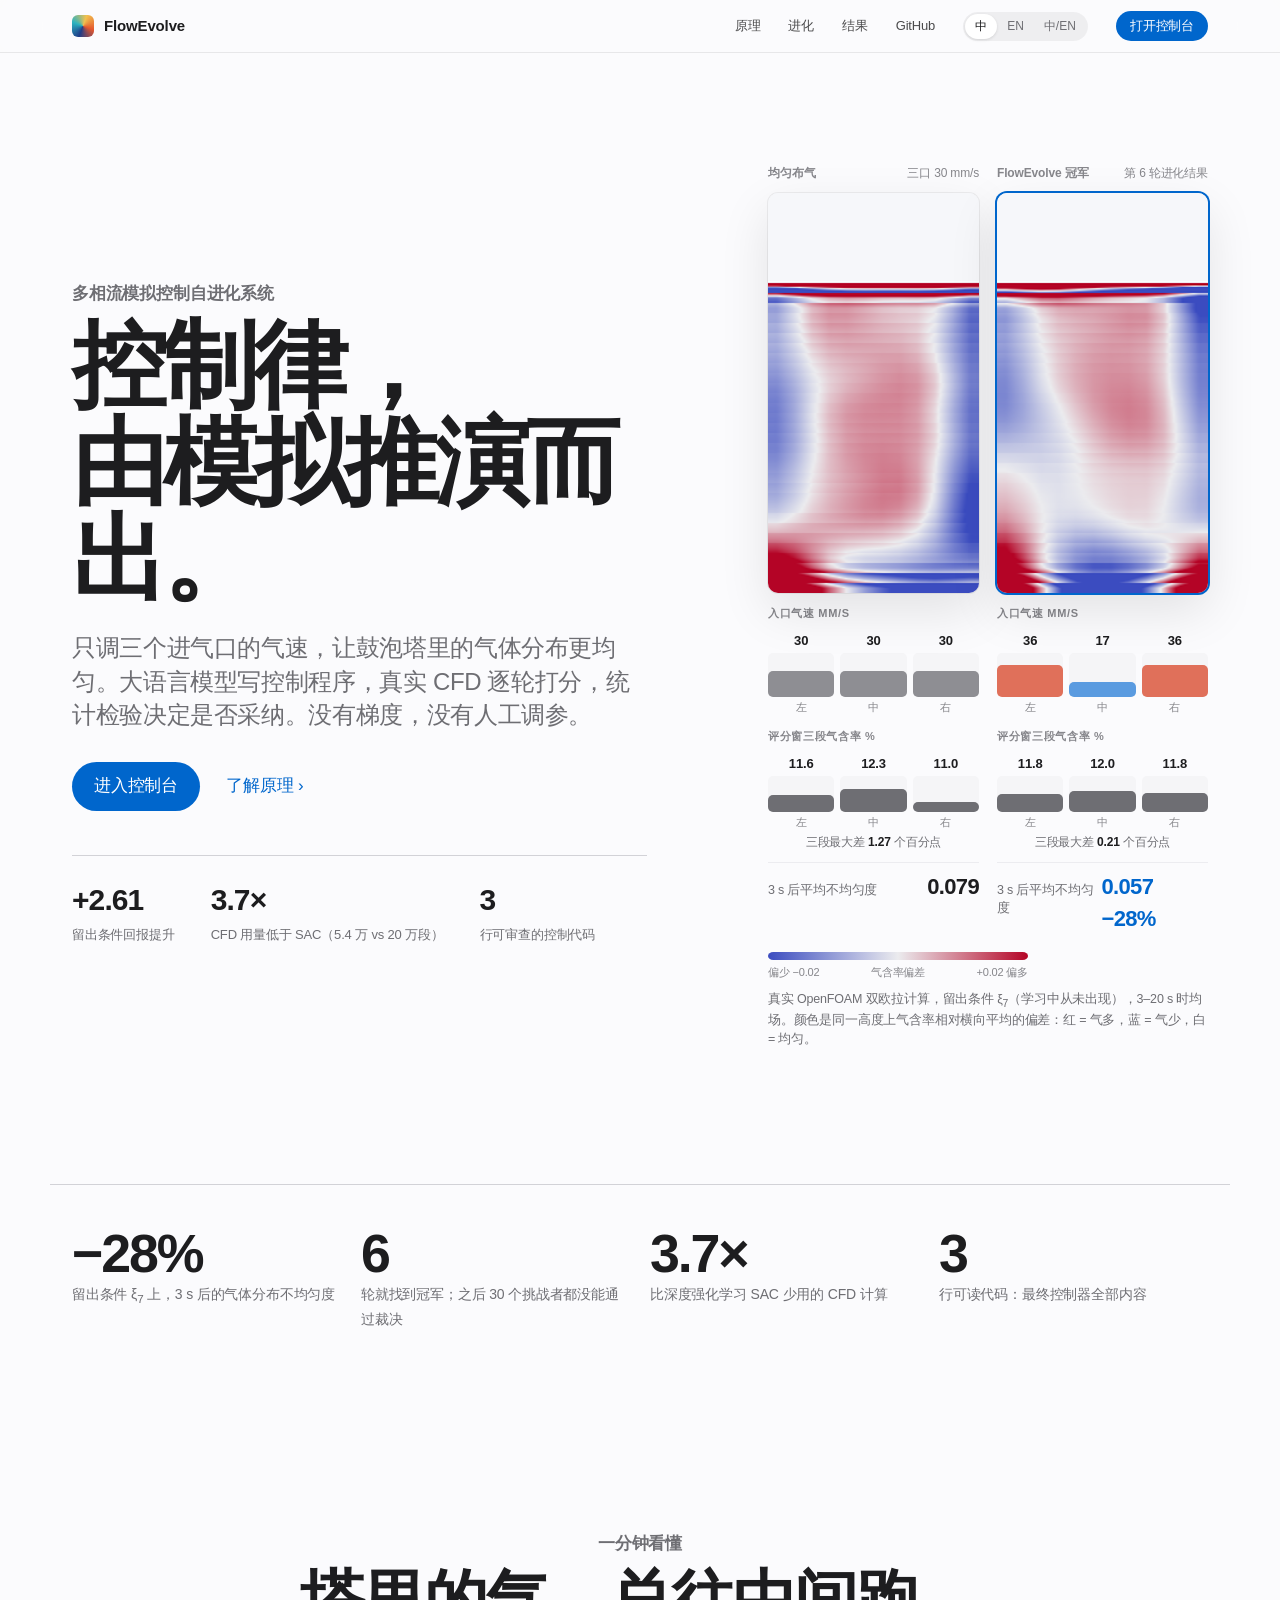
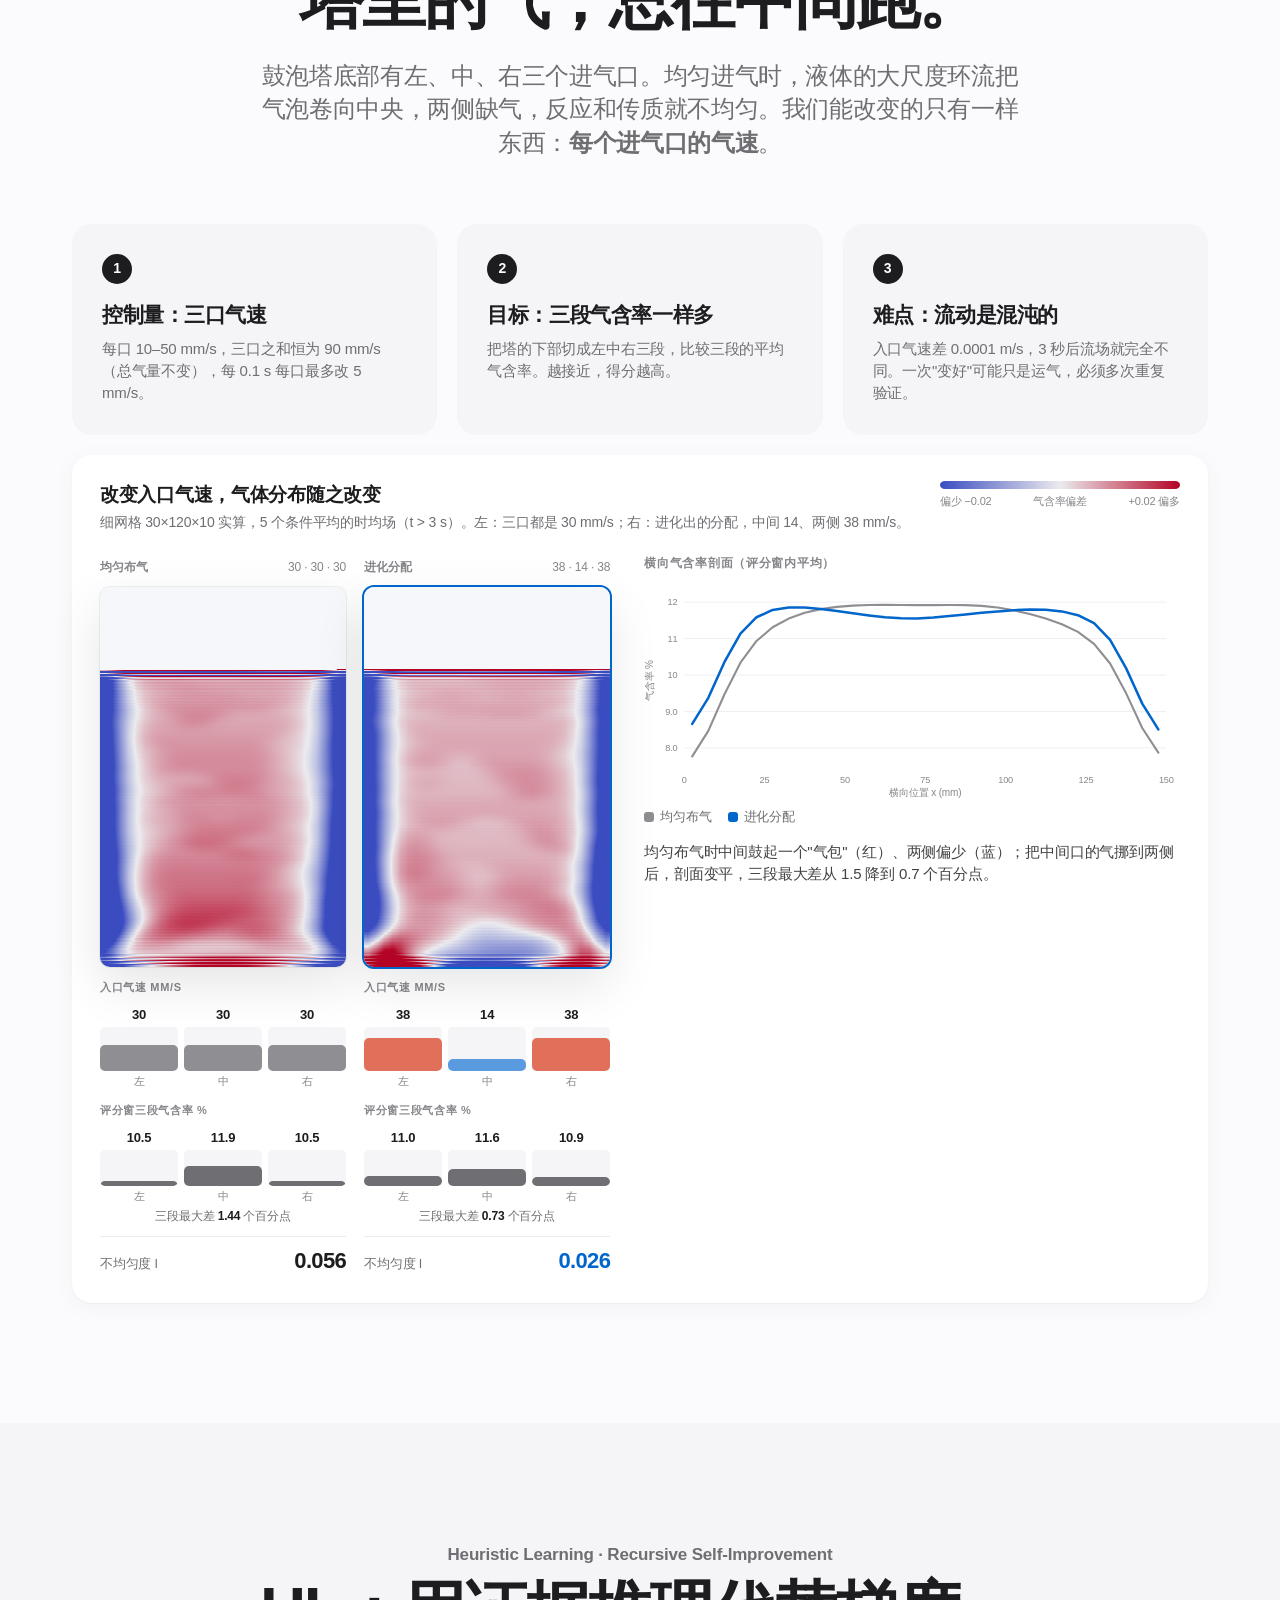
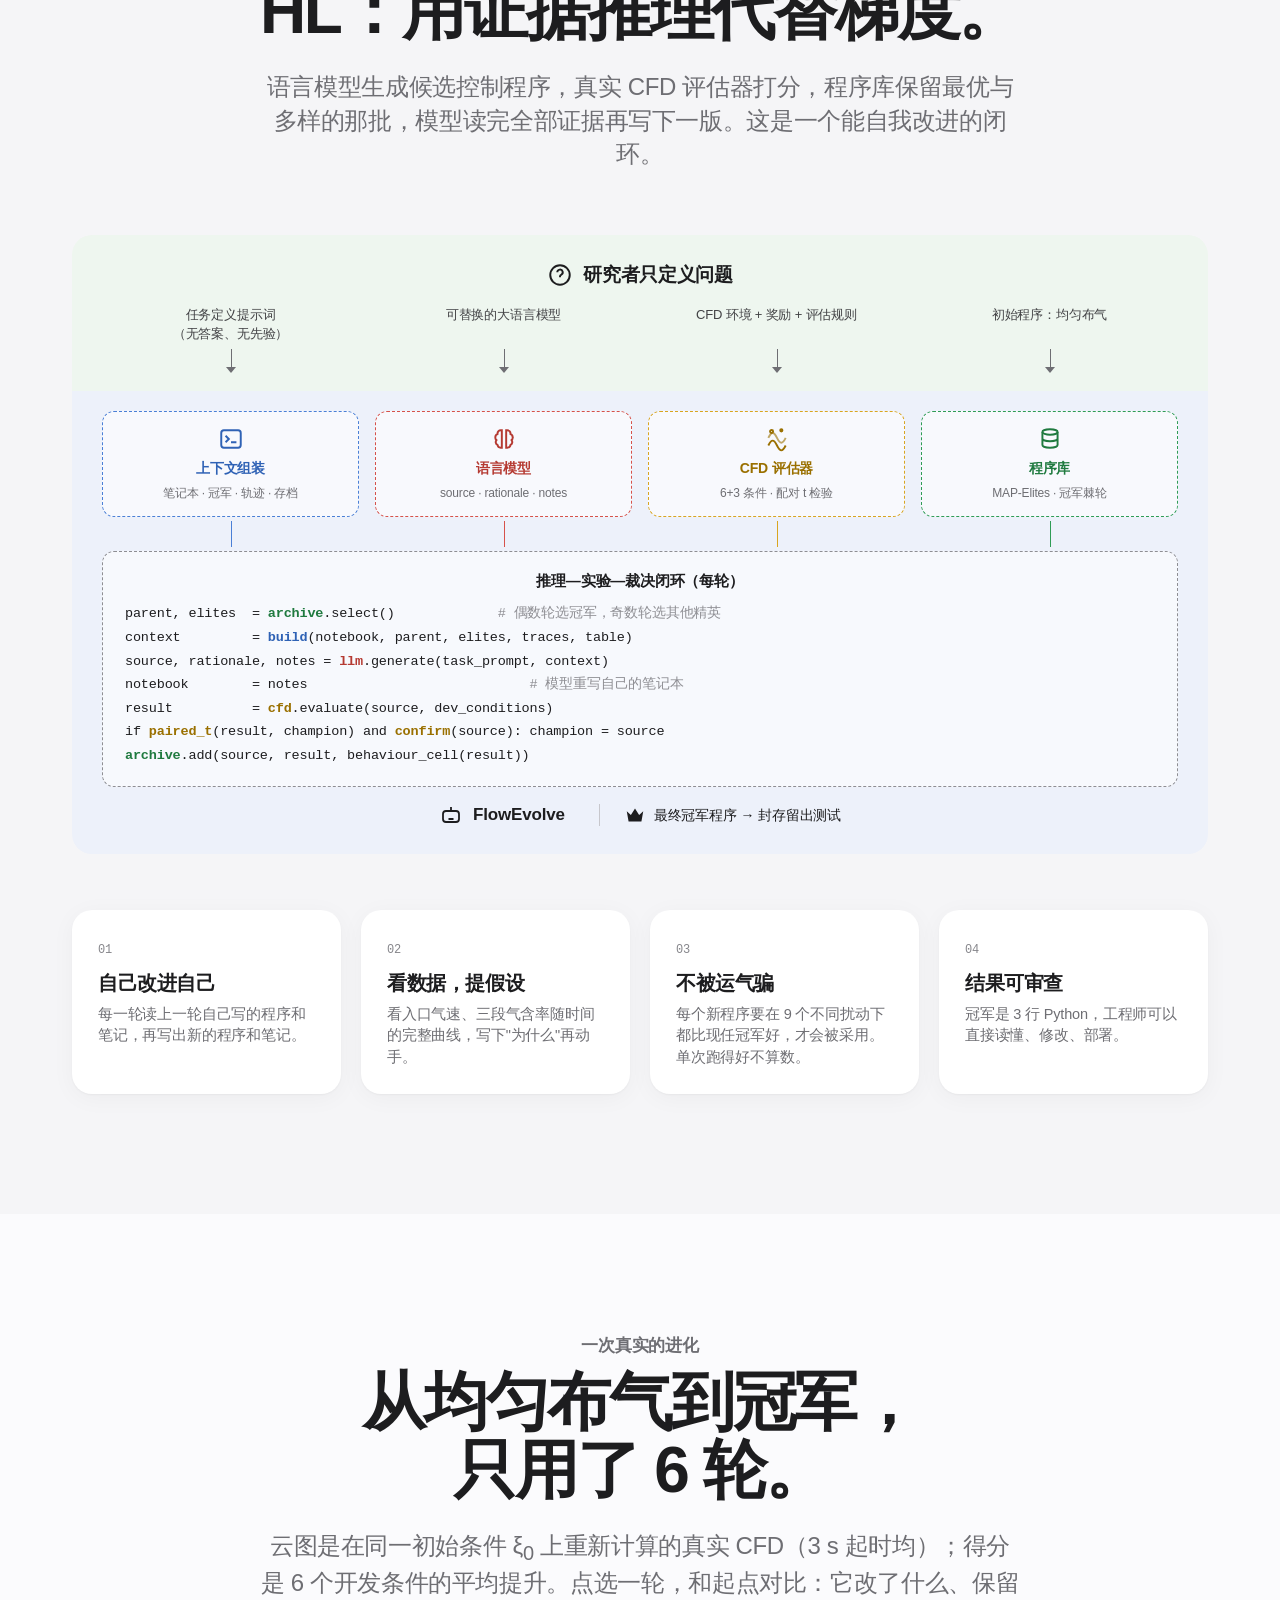
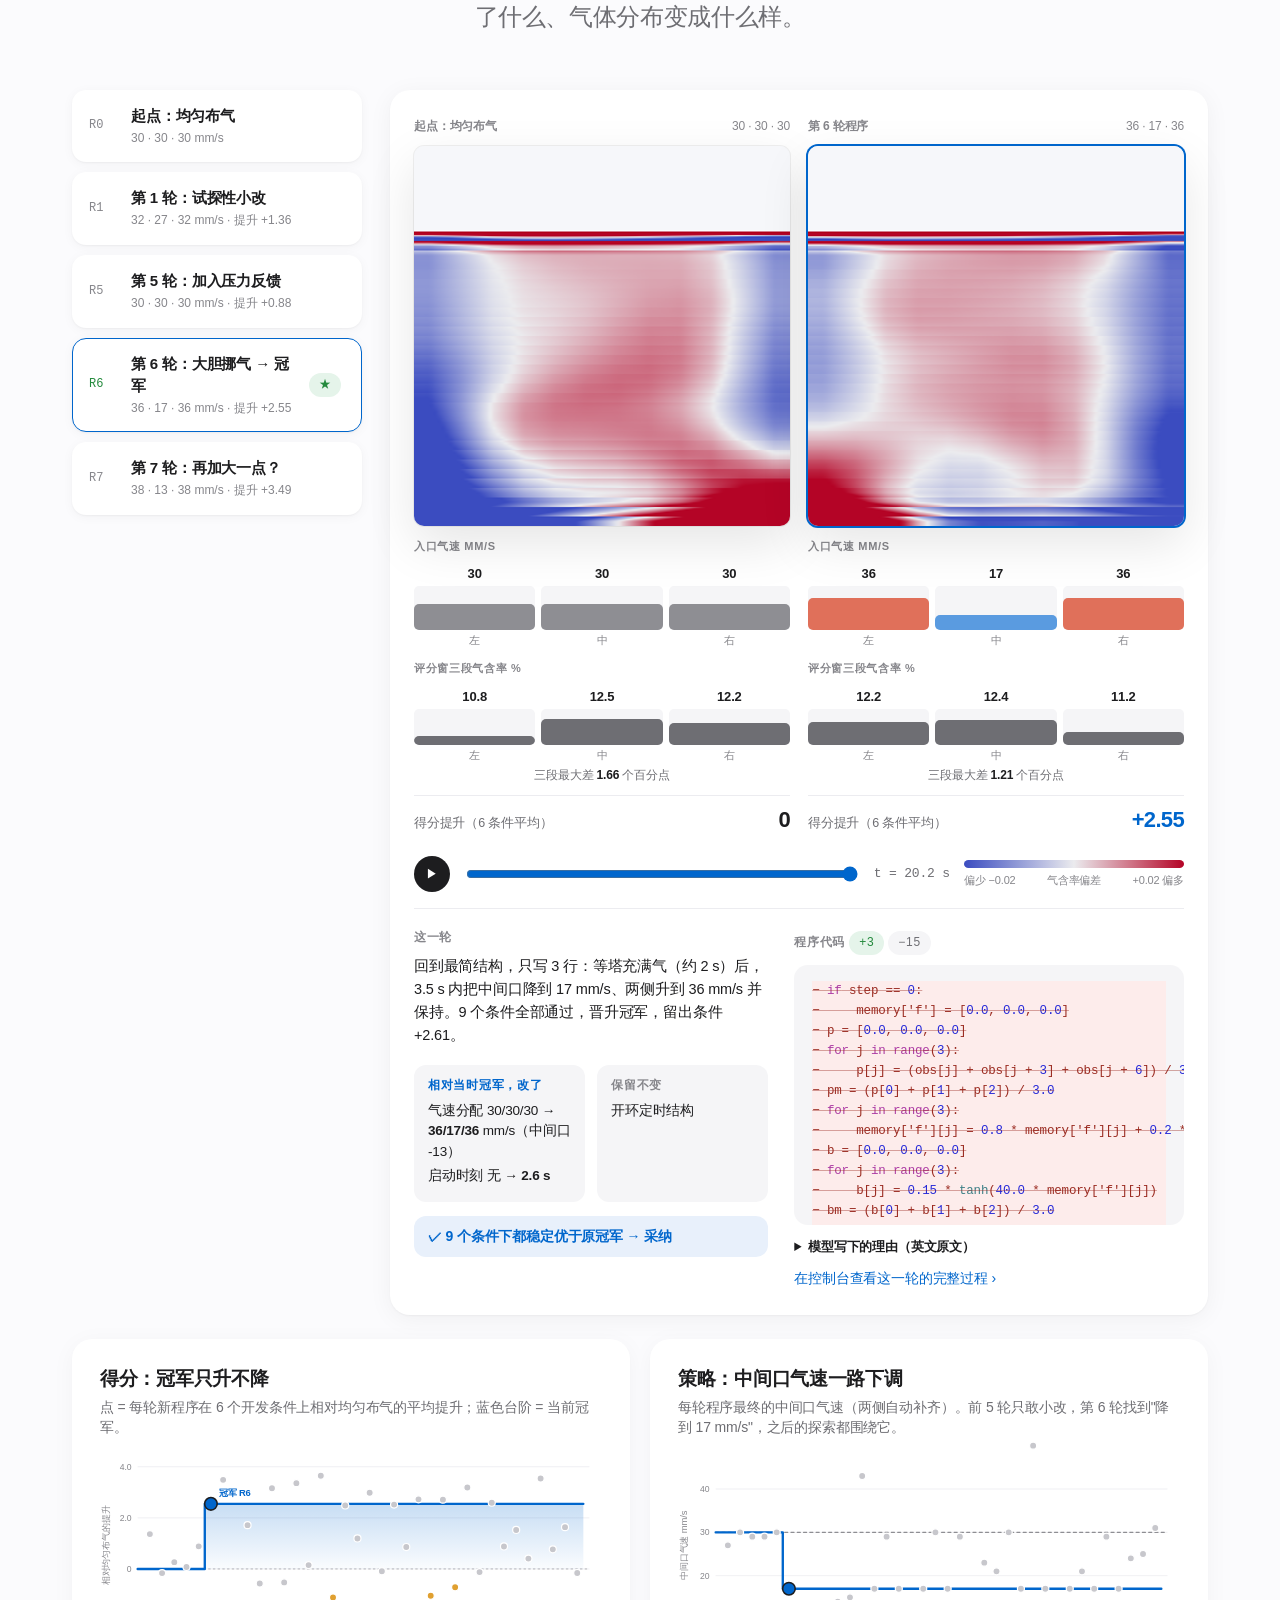
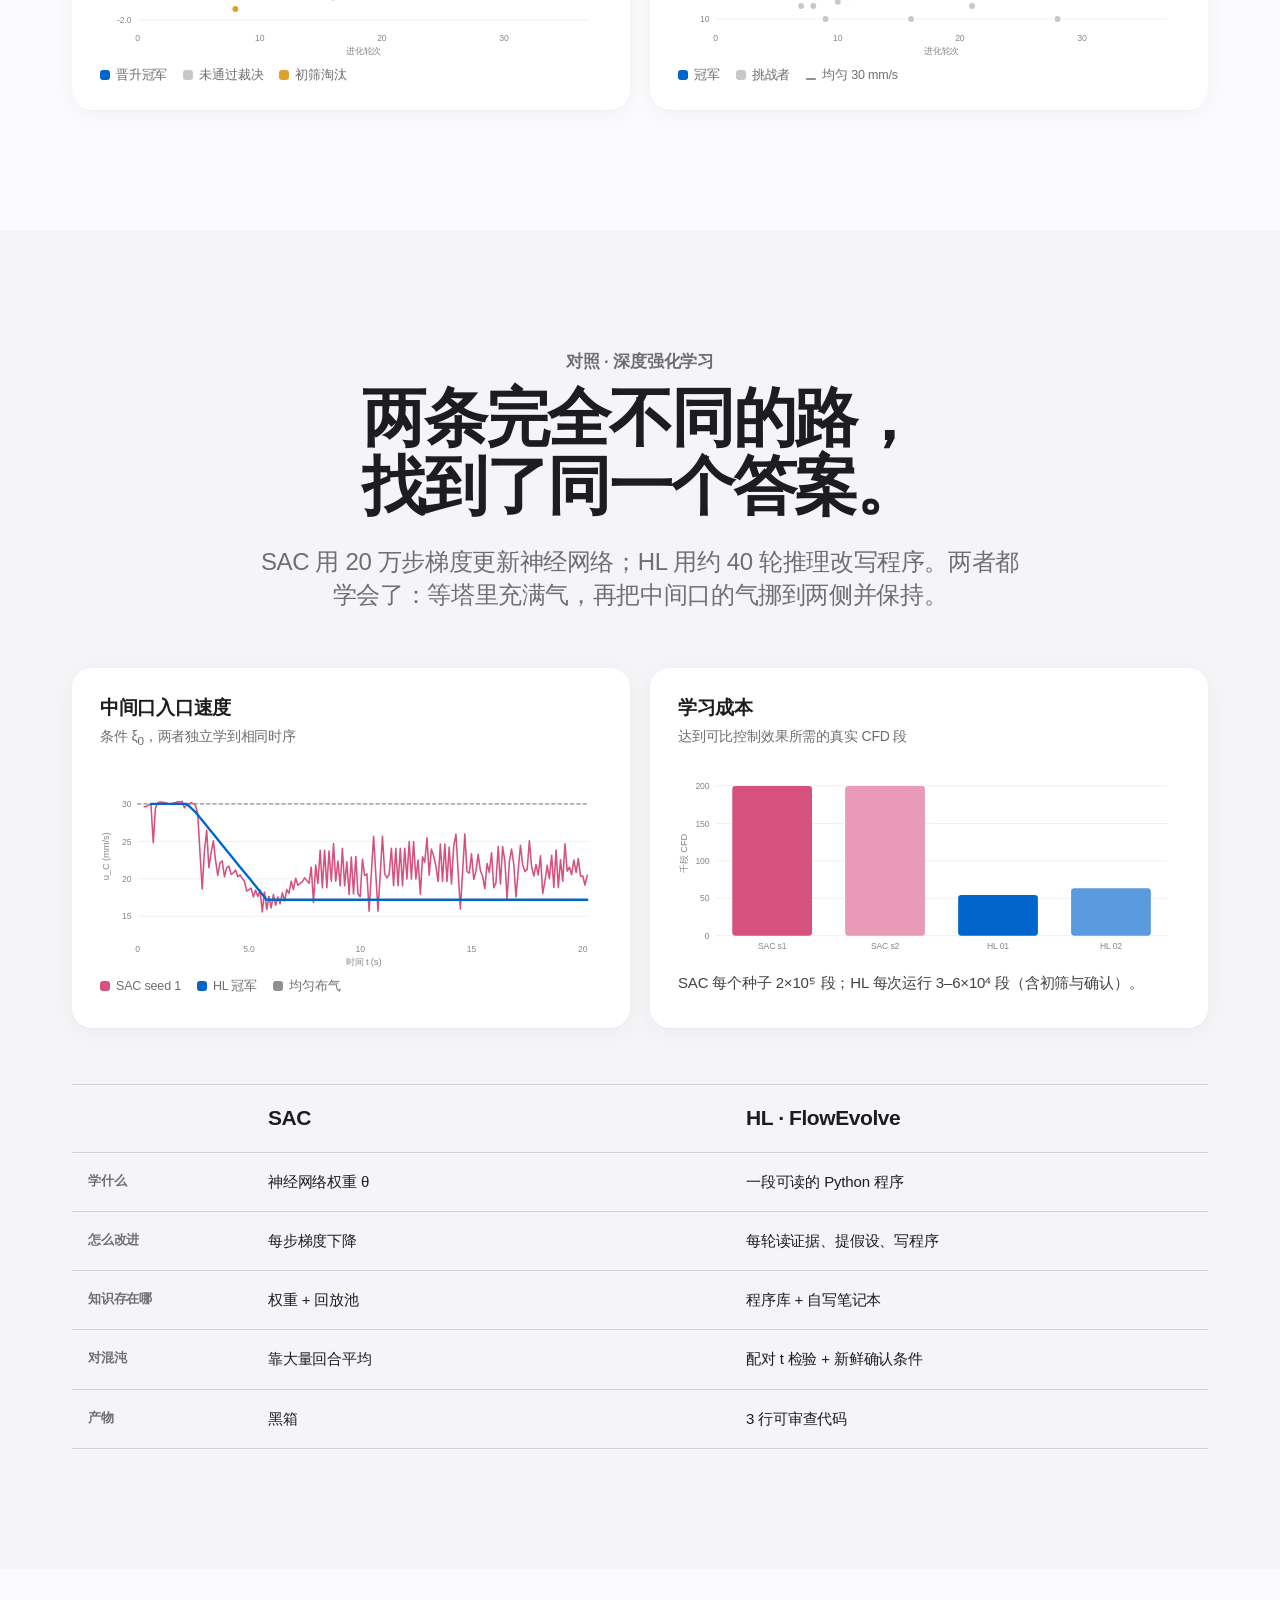
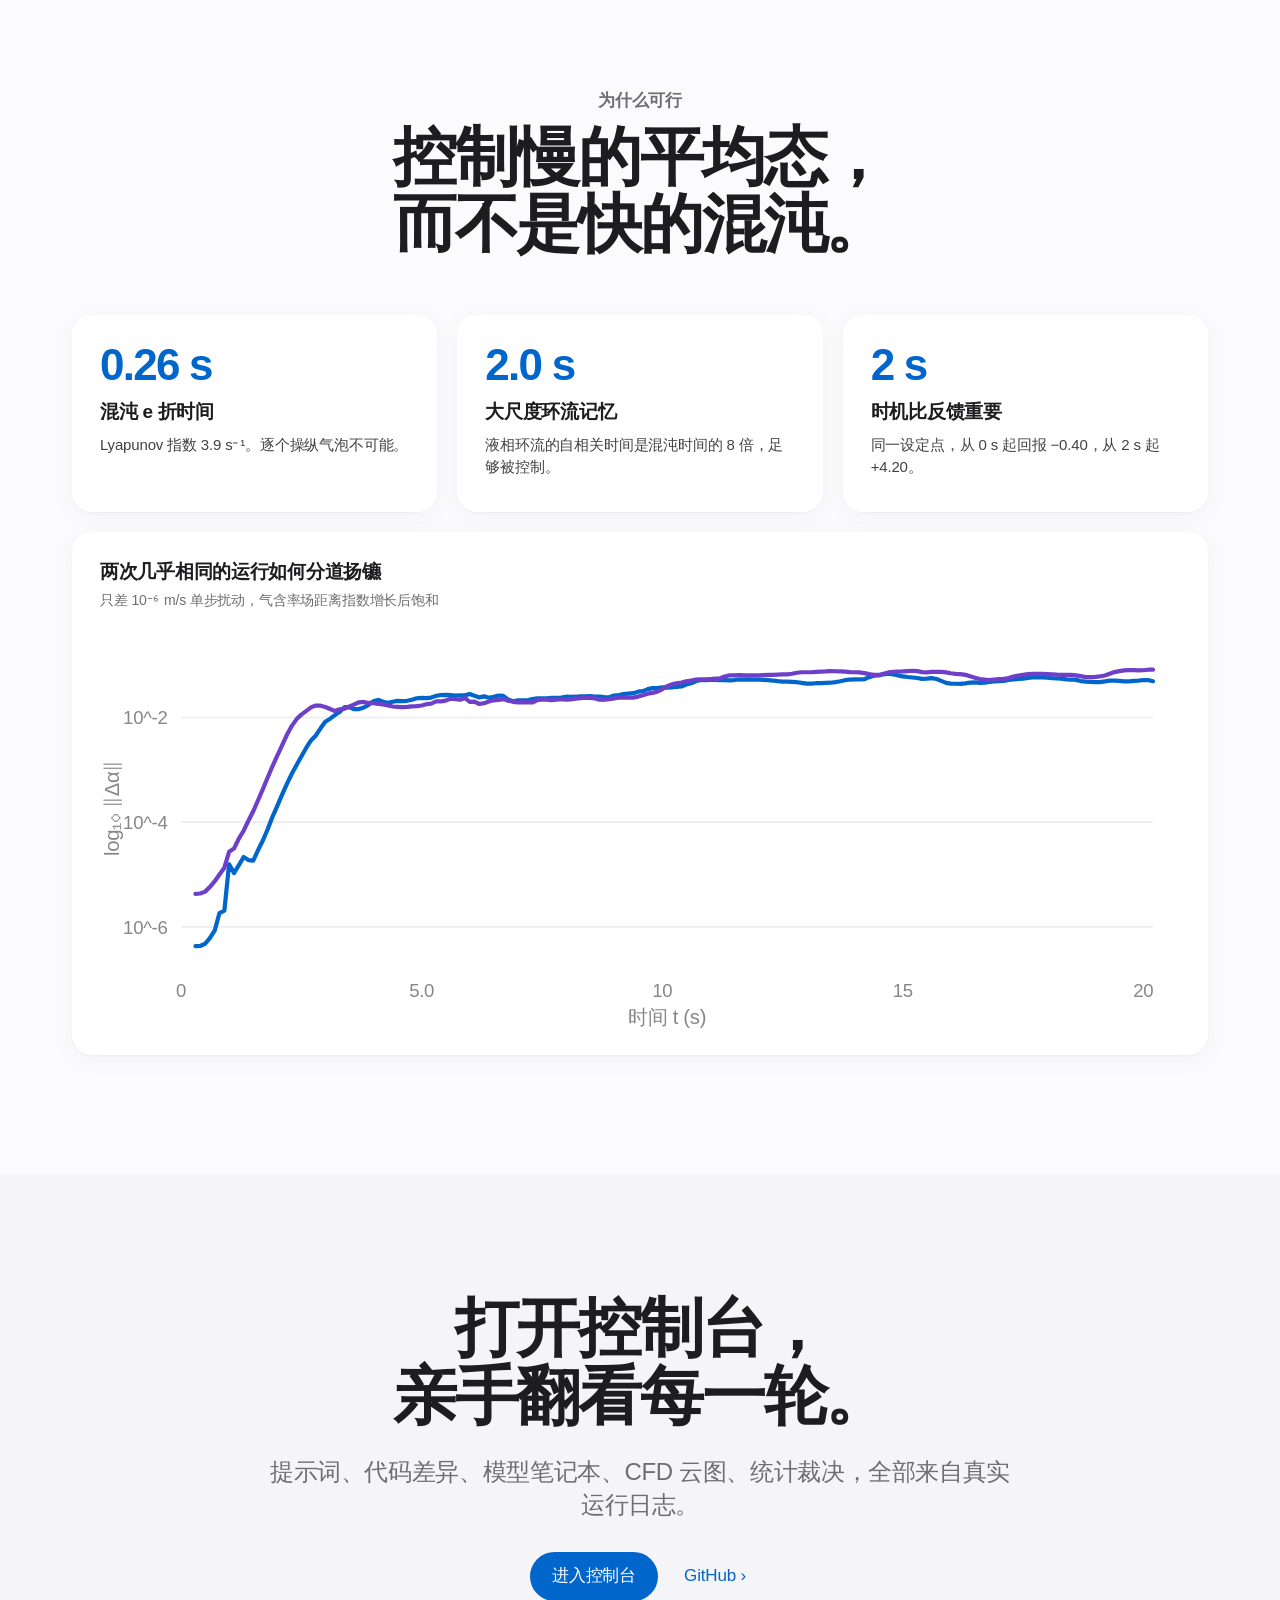
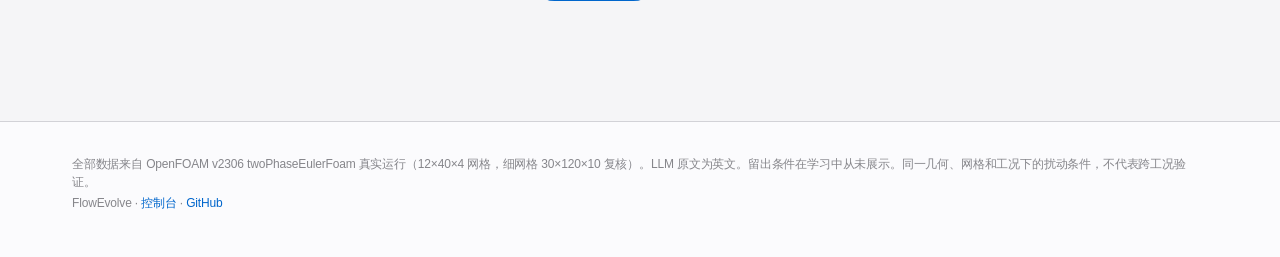
==== commit 8befa843: "FlowEvolve v3: deviation contours, inlet-velocity panels, evolution summary, bilingual prompt" ====
--- a/docs/index.html
+++ b/docs/index.html
@@ -5,8 +5,8 @@
 <meta name="viewport" content="width=device-width, initial-scale=1">
 <title>FlowEvolve · 多相流模拟控制自进化系统</title>
 <meta name="description" content="FlowEvolve：大语言模型写控制程序，真实 CFD 裁决，系统递归自我改进。Control laws reasoned out of multiphase-flow simulation.">
-<link rel="stylesheet" href="css/base.css?v=20261016e">
-<link rel="stylesheet" href="css/landing.css?v=20261016e">
+<link rel="stylesheet" href="css/base.css?v=20261016j">
+<link rel="stylesheet" href="css/landing.css?v=20261016j">
 </head>
 <body>
 <nav class="nav" id="nav" aria-label="Global">
@@ -26,7 +26,7 @@
     <div>
       <p class="eyebrow"><span class="zh">多相流模拟控制自进化系统</span><span class="en">Self-evolving multiphase-flow control</span></p>
       <h1 class="display"><span class="zh">控制律，<br>由模拟推演而出。</span><span class="en">Control laws,<br>reasoned out of simulation.</span></h1>
-      <p class="lead"><span class="zh">大语言模型写控制程序，真实 CFD 逐轮裁决，系统把每次实验写进自己的笔记本，下一轮读完再改。没有梯度，没有人工调参。</span><span class="en">A language model writes the control program, real CFD judges every round, and the system records each experiment in its own notebook before rewriting the next one. No gradients. No hand tuning.</span></p>
+      <p class="lead"><span class="zh">只调三个进气口的气速，让鼓泡塔里的气体分布更均匀。大语言模型写控制程序，真实 CFD 逐轮打分，统计检验决定是否采纳。没有梯度，没有人工调参。</span><span class="en">Tune only the gas velocity of three inlets to spread the gas evenly through a bubble column. A language model writes the control program, real CFD scores every round, and a statistical test decides what to keep. No gradients. No hand tuning.</span></p>
       <div class="ctas">
         <a class="btn primary" href="console.html"><span class="zh">进入控制台</span><span class="en">Enter the console</span></a>
         <a class="btn ghost" href="#how"><span class="zh">了解原理 ›</span><span class="en">See how it works ›</span></a>
@@ -37,31 +37,23 @@
         <div><b>3</b><span><span class="zh">行可审查的控制代码</span><span class="en">auditable lines of code</span></span></div>
       </div>
     </div>
-    <figure class="hero-figure">
-      <div>
-        <div class="col-frame hero-col"><canvas id="heroA" aria-label="equal flow CFD"></canvas><span class="col-tag">t = <b id="heroT">0.0</b> s</span></div>
-        <p class="col-cap"><span class="zh">均匀布气</span><span class="en">Equal flow</span></p>
-      </div>
-      <div>
-        <div class="col-frame hero-col"><canvas id="heroB" aria-label="evolved controller CFD"></canvas></div>
-        <p class="col-cap"><span class="zh">进化后的程序</span><span class="en">Evolved program</span></p>
-      </div>
-      <div class="hero-side">
+    <figure class="hero-fig">
+      <div class="vs" id="heroVs"></div>
+      <div class="hero-foot">
         <div id="heroCbar"></div>
-        <p class="hero-note"><span class="zh">OpenFOAM 双欧拉计算，中截面气相体积分数 α<sub>air</sub>（滑动 2 s 平均）。留出条件 ξ<sub>7</sub>，学习中从未出现。</span><span class="en">OpenFOAM Euler–Euler run, mid-plane gas volume fraction α<sub>air</sub> (2 s moving average). Held-out condition ξ<sub>7</sub>, never seen during learning.</span></p>
-        <div class="hero-i"><span class="muted"><span class="zh">不均匀度 I</span><span class="en">Imbalance I</span></span><span><b id="heroIa">—</b> → <b id="heroIb" class="accent">—</b></span></div>
+        <p class="hero-note"><span class="zh">真实 OpenFOAM 双欧拉计算，留出条件 ξ<sub>7</sub>（学习中从未出现），3–20 s 时均场。颜色是同一高度上气含率相对横向平均的偏差：红 = 气多，蓝 = 气少，白 = 均匀。</span><span class="en">Real OpenFOAM Euler–Euler run on held-out condition ξ<sub>7</sub> (never seen in learning), time-mean over 3–20 s. Colour shows the gas fraction relative to the lateral mean at each height: red = more gas, blue = less, white = even.</span></p>
       </div>
     </figure>
   </div>
 </header>
 <main id="landing"></main>
 <footer class="foot"><div class="wrap" id="foot"></div></footer>
-<script src="js/i18n.js?v=20261016e"></script>
-<script src="js/charts.js?v=20261016e"></script>
-<script src="js/cfd.js?v=20261016e"></script>
-<script src="js/data.js?v=20261016e"></script>
-<script src="js/landing-a.js?v=20261016e"></script>
-<script src="js/landing-b.js?v=20261016e"></script>
-<script src="js/landing.js?v=20261016e"></script>
+<script src="js/i18n.js?v=20261016j"></script>
+<script src="js/charts.js?v=20261016j"></script>
+<script src="js/cfd.js?v=20261016j"></script>
+<script src="js/data.js?v=20261016j"></script>
+<script src="js/landing-a.js?v=20261016j"></script>
+<script src="js/landing-b.js?v=20261016j"></script>
+<script src="js/landing.js?v=20261016j"></script>
 </body>
 </html>
--- a/docs/css/base.css
+++ b/docs/css/base.css
@@ -155,6 +155,30 @@
 .cbar svg { width: 100%; height: 8px; display: block; }
 .cbar-t { display: flex; justify-content: space-between; font-size: 11px; color: var(--ink3); margin-top: 4px; font-variant-numeric: tabular-nums; }
 .dark .cbar-t, .dark2 .cbar-t { color: #86868b; }
+/* paired CFD panels: column + inlet gas velocity + thirds */
+.bars3 { display: grid; grid-template-columns: repeat(3, 1fr); gap: 6px; }
+.bars3 > div { display: flex; flex-direction: column; align-items: center; gap: 3px; }
+.bars3 em { display: flex; align-items: flex-end; width: 100%; height: 44px; background: var(--soft); border-radius: 5px; overflow: hidden; }
+.bars3 i { display: block; width: 100%; background: #8e8e93; border-radius: 5px 5px 0 0; transition: height .45s cubic-bezier(.2,.7,.2,1); }
+.bars3 b { font-size: 13px; font-weight: 600; font-variant-numeric: tabular-nums; }
+.bars3 span { font-size: 10.5px; color: var(--ink3); }
+.inl i.lo { background: #5a9be0; } .inl i.hi { background: #e0705a; }
+.inl.sm em { height: 26px; } .inl.sm b { font-size: 11.5px; }
+.t3 em { height: 36px; } .t3 i { background: #6e6e73; }
+.t3-sp { font-size: 12px; color: var(--ink2); text-align: center; margin-top: 4px; }
+.t3-sp b { color: var(--ink); font-variant-numeric: tabular-nums; }
+.vs { display: grid; grid-template-columns: repeat(2, minmax(0, 1fr)); gap: 18px; }
+.vs-col { display: flex; flex-direction: column; gap: 10px; min-width: 0; }
+.vs-h { display: flex; align-items: baseline; justify-content: space-between; gap: 8px; }
+.vs-h b { font-size: 15px; font-weight: 600; letter-spacing: -.01em; }
+.vs-h span { font-size: 12px; color: var(--ink3); }
+.vs .col-frame { height: 360px; }
+.vs-k { font-size: 11px; color: var(--ink3); text-transform: uppercase; letter-spacing: .06em; font-weight: 600; margin-top: 2px; }
+.vs-score { display: flex; justify-content: space-between; align-items: baseline; border-top: 1px solid var(--soft2); padding-top: 8px; font-size: 12.5px; color: var(--ink2); }
+.vs-score b { font-size: 22px; font-weight: 600; letter-spacing: -.03em; font-variant-numeric: tabular-nums; color: var(--ink); }
+.vs-col.win .vs-score b { color: var(--blue); }
+.vs-col.win .col-frame { box-shadow: 0 0 0 2px var(--blue), 0 18px 50px rgba(0,0,0,.10); }
+
 .reveal { opacity: 0; transform: translateY(24px); transition: opacity .9s cubic-bezier(.2,.7,.2,1), transform .9s cubic-bezier(.2,.7,.2,1); }
 .reveal.in { opacity: 1; transform: none; }
 
--- a/docs/css/landing.css
+++ b/docs/css/landing.css
@@ -108,6 +108,52 @@
 .big-n { font-size: 44px; font-weight: 600; letter-spacing: -.04em; color: var(--blue); line-height: 1.1; margin-bottom: 8px; }
 .arch-crown { display: inline-flex; align-items: center; gap: 8px; margin-left: 24px; padding-left: 24px; border-left: 1px solid #c7c7cc; font-weight: 500; font-size: 14px; }
 .lang-bi .lead .en { font-size: .78em; margin-top: 10px; }
+
+/* v3 hero */
+.hero-fig { margin: 0; padding: 36px 0 56px; }
+.hero-fig .vs { max-width: 440px; margin-left: auto; }
+.hero-fig .vs .col-frame { height: 400px; }
+.hero-foot { max-width: 440px; margin: 16px 0 0 auto; display: grid; grid-template-columns: 1fr auto; gap: 10px 18px; align-items: center; }
+.hero-foot .hero-note { grid-column: 1 / -1; }
+.hero-t { display: flex; align-items: center; gap: 10px; font-size: 13px; color: var(--ink2); font-variant-numeric: tabular-nums; }
+.hero-t .play { width: 30px; height: 30px; font-size: 14px; }
+
+.what-grid { display: grid; grid-template-columns: minmax(0, 1fr) minmax(0, 1.05fr); gap: 34px; align-items: start; margin-top: 8px; }
+.what-grid .vs .col-frame { height: 380px; }
+.ch-head { display: flex; justify-content: space-between; gap: 20px; align-items: flex-start; flex-wrap: wrap; }
+.ch-head .cbar { width: 240px; }
+
+/* v3 evolution */
+.evo2 { margin-top: 56px; display: grid; grid-template-columns: 290px minmax(0, 1fr); gap: 28px; align-items: start; }
+.evo2 .stage-list { gap: 10px; }
+.evo-main { min-width: 0; background: #fff; border-radius: var(--r); padding: 24px; box-shadow: 0 1px 2px rgba(0,0,0,.04), 0 4px 24px rgba(0,0,0,.05); }
+.evo-main .vs .col-frame { height: 380px; }
+.evo-main .film-detail { box-shadow: none; padding: 20px 0 0; border-top: 1px solid var(--soft2); border-radius: 0; margin-top: 16px; }
+.film-cbar { margin-left: auto; } .film-cbar .cbar { width: 220px; }
+.film-scrub { flex-wrap: wrap; }
+@media (max-width: 600px) { .film-cbar { margin-left: 0; flex-basis: 100%; } .film-cbar .cbar { width: 100%; max-width: 260px; } }
+.ck { display: grid; grid-template-columns: 1fr 1fr; gap: 12px; margin: 4px 0 14px; }
+.ck > div { background: var(--soft); border-radius: 12px; padding: 12px 14px; }
+.ck h5 { margin: 0 0 6px; font-size: 12px; text-transform: uppercase; letter-spacing: .06em; color: var(--ink3); }
+.ck > div:first-child h5 { color: var(--blue); }
+.ck p { margin: 0 0 4px !important; font-size: 13.5px !important; line-height: 1.5 !important; }
+.verdict-line { font-size: 14px; font-weight: 600; padding: 10px 14px; border-radius: 12px; background: var(--soft); color: var(--ink2); }
+.verdict-line.ok { background: #e8f0fb; color: var(--blue); }
+.fd-why { margin-top: 12px; font-size: 13px; color: var(--ink2); }
+.fd-why summary { cursor: pointer; font-weight: 600; color: var(--ink); }
+.fd-why p { font-style: italic; line-height: 1.55; margin: 8px 0 0 !important; font-size: 13px !important; color: var(--ink2) !important; }
+
+@media (max-width: 1060px) {
+  .evo2, .what-grid { grid-template-columns: minmax(0, 1fr); }
+  .evo2 .stage-list { flex-direction: row; overflow-x: auto; }
+  .evo2 .stage { min-width: 220px; }
+  .hero-fig .vs, .hero-foot { margin-left: 0; }
+}
+@media (max-width: 720px) {
+  .vs .col-frame, .hero-fig .vs .col-frame, .what-grid .vs .col-frame, .evo-main .vs .col-frame { height: 300px; }
+  .ck { grid-template-columns: 1fr; }
+  .evo-main { padding: 16px; }
+}
 @media (max-width: 720px) {
   .arch-inputs, .arch-mods, .arch-links { grid-template-columns: 1fr 1fr; }
   .arch-links { display: none; }
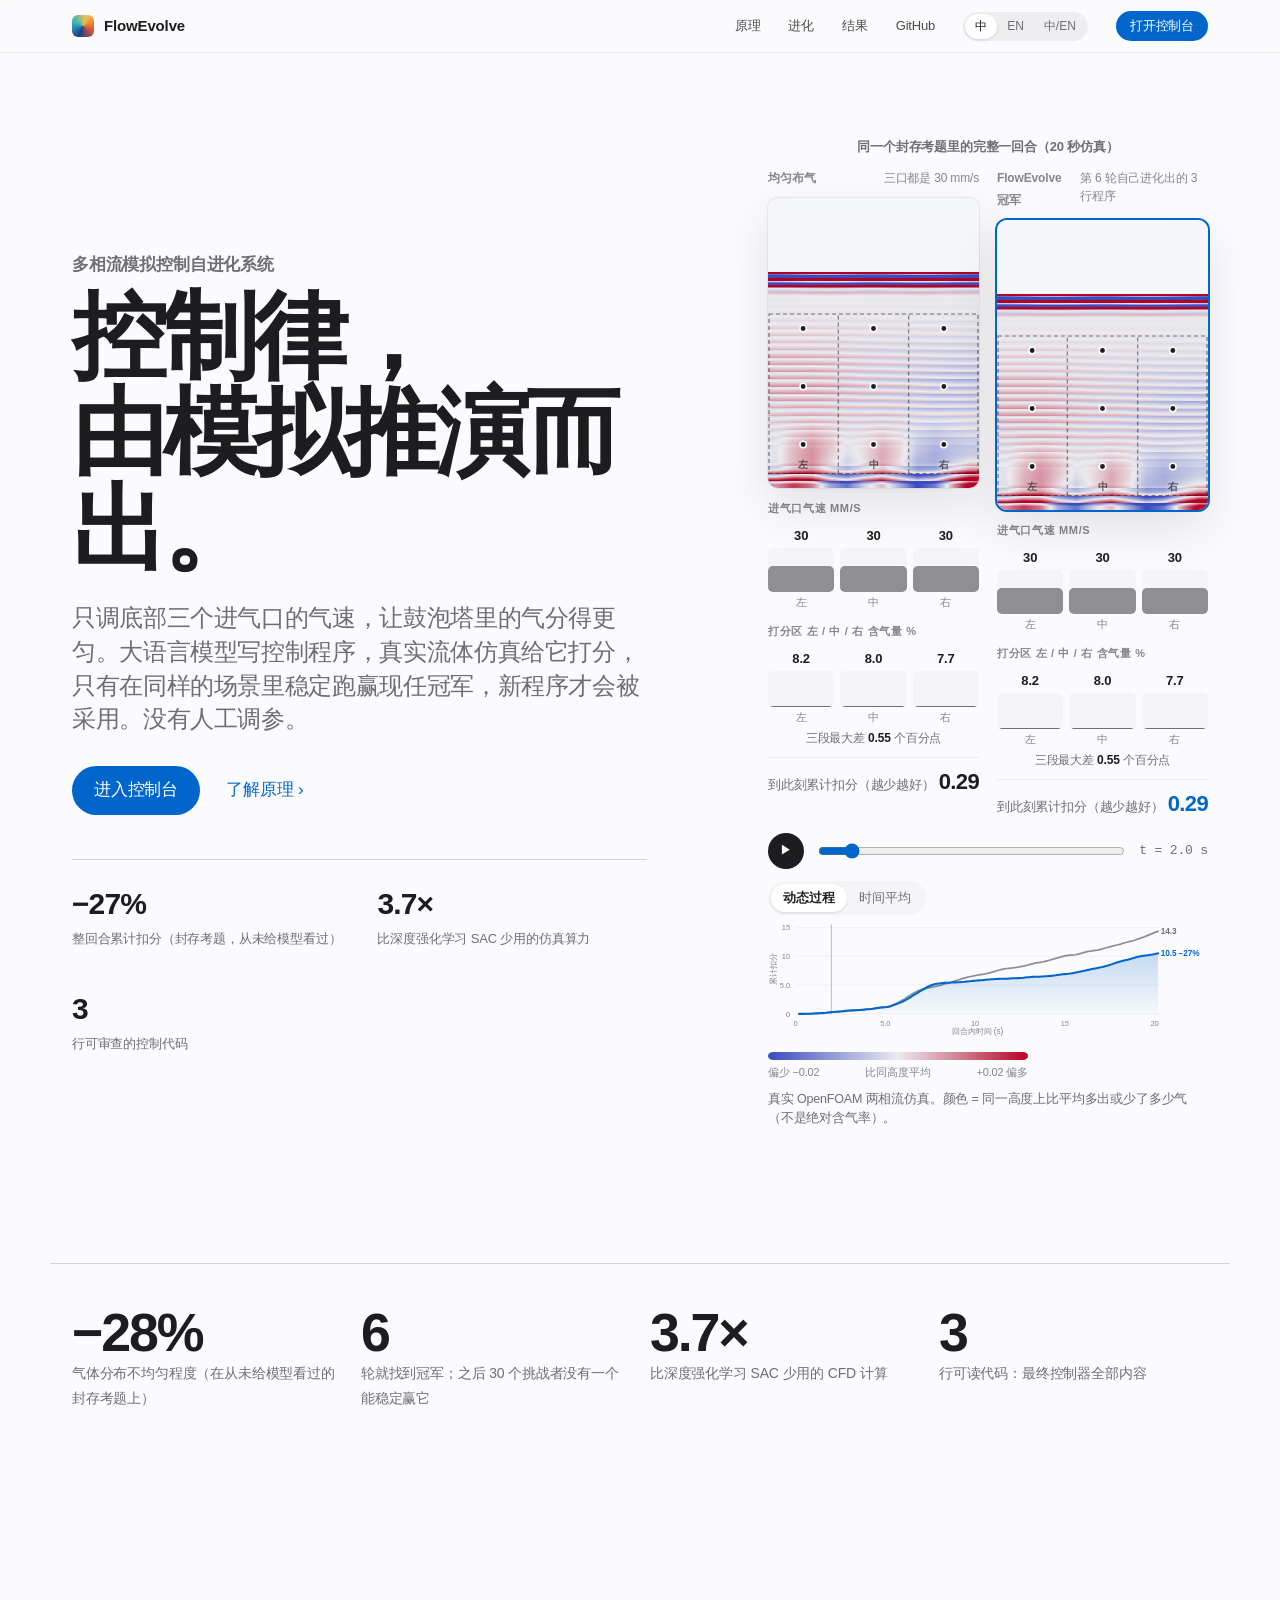
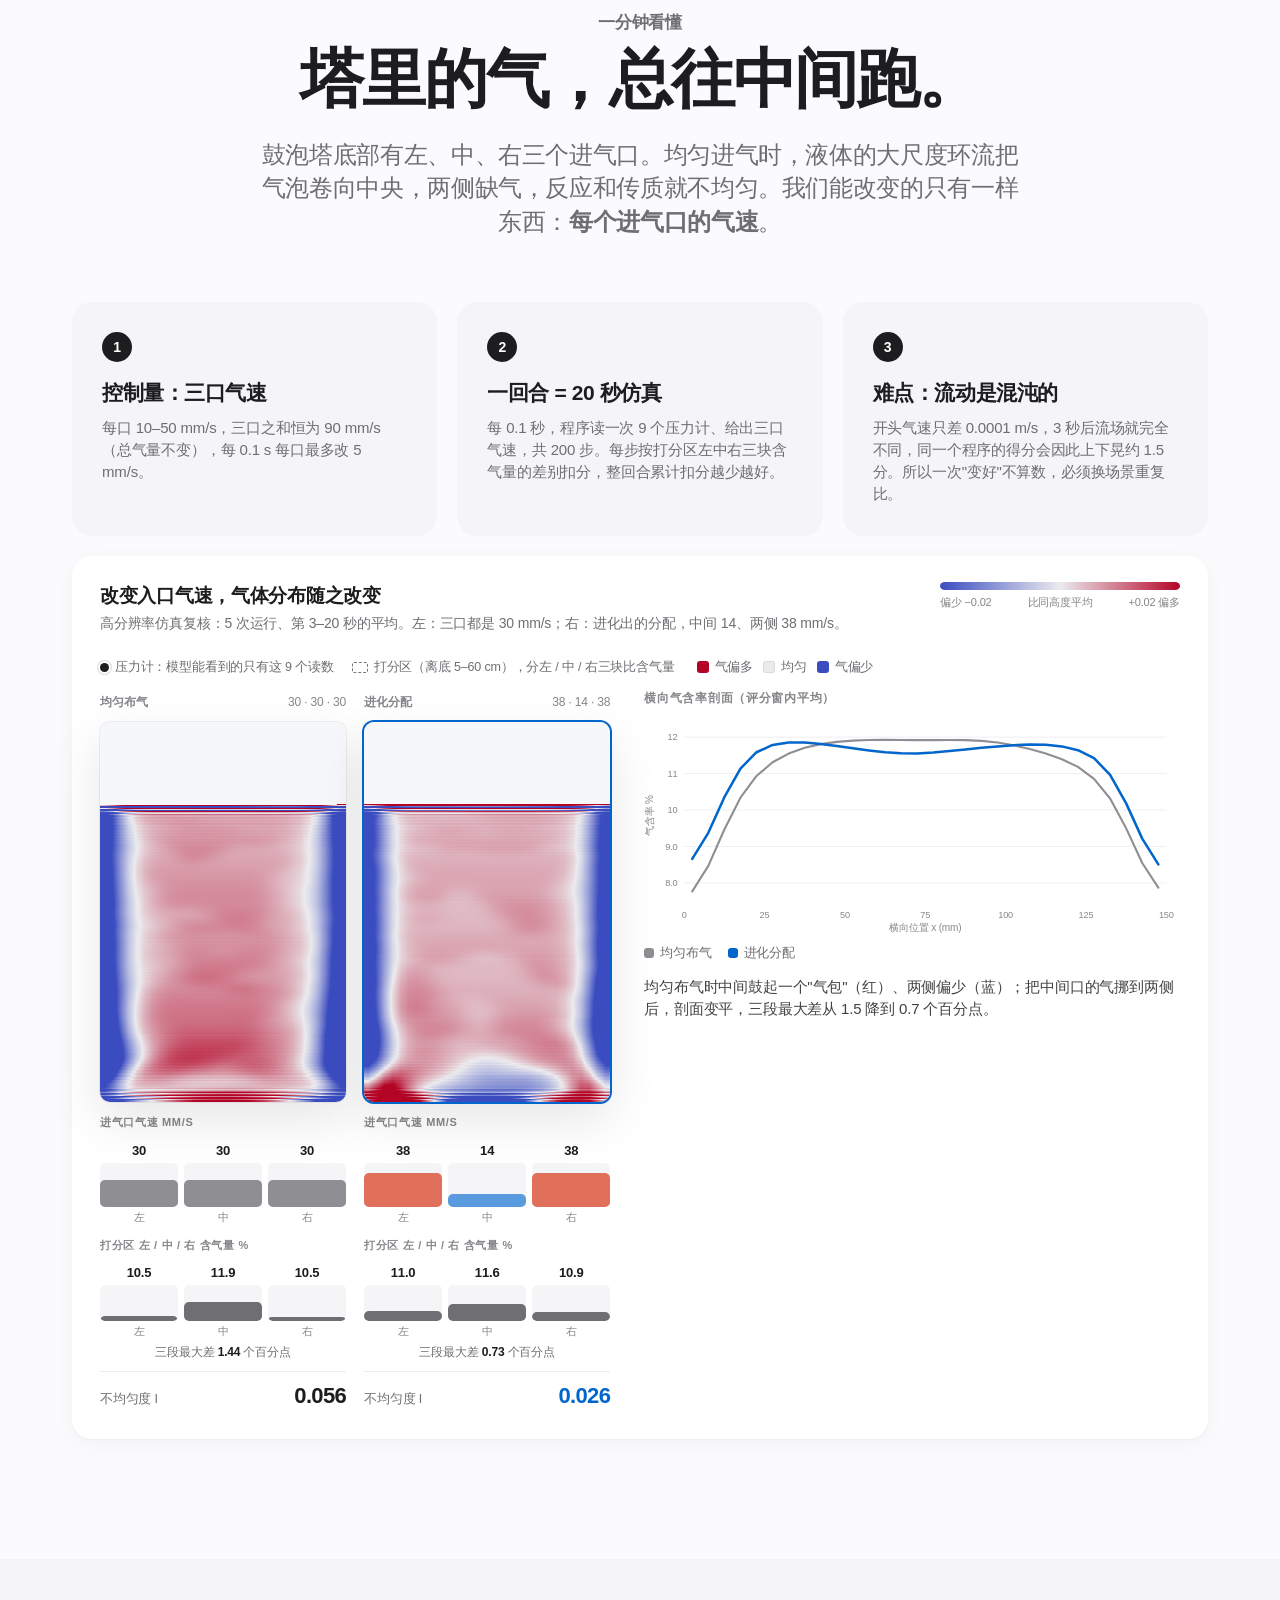
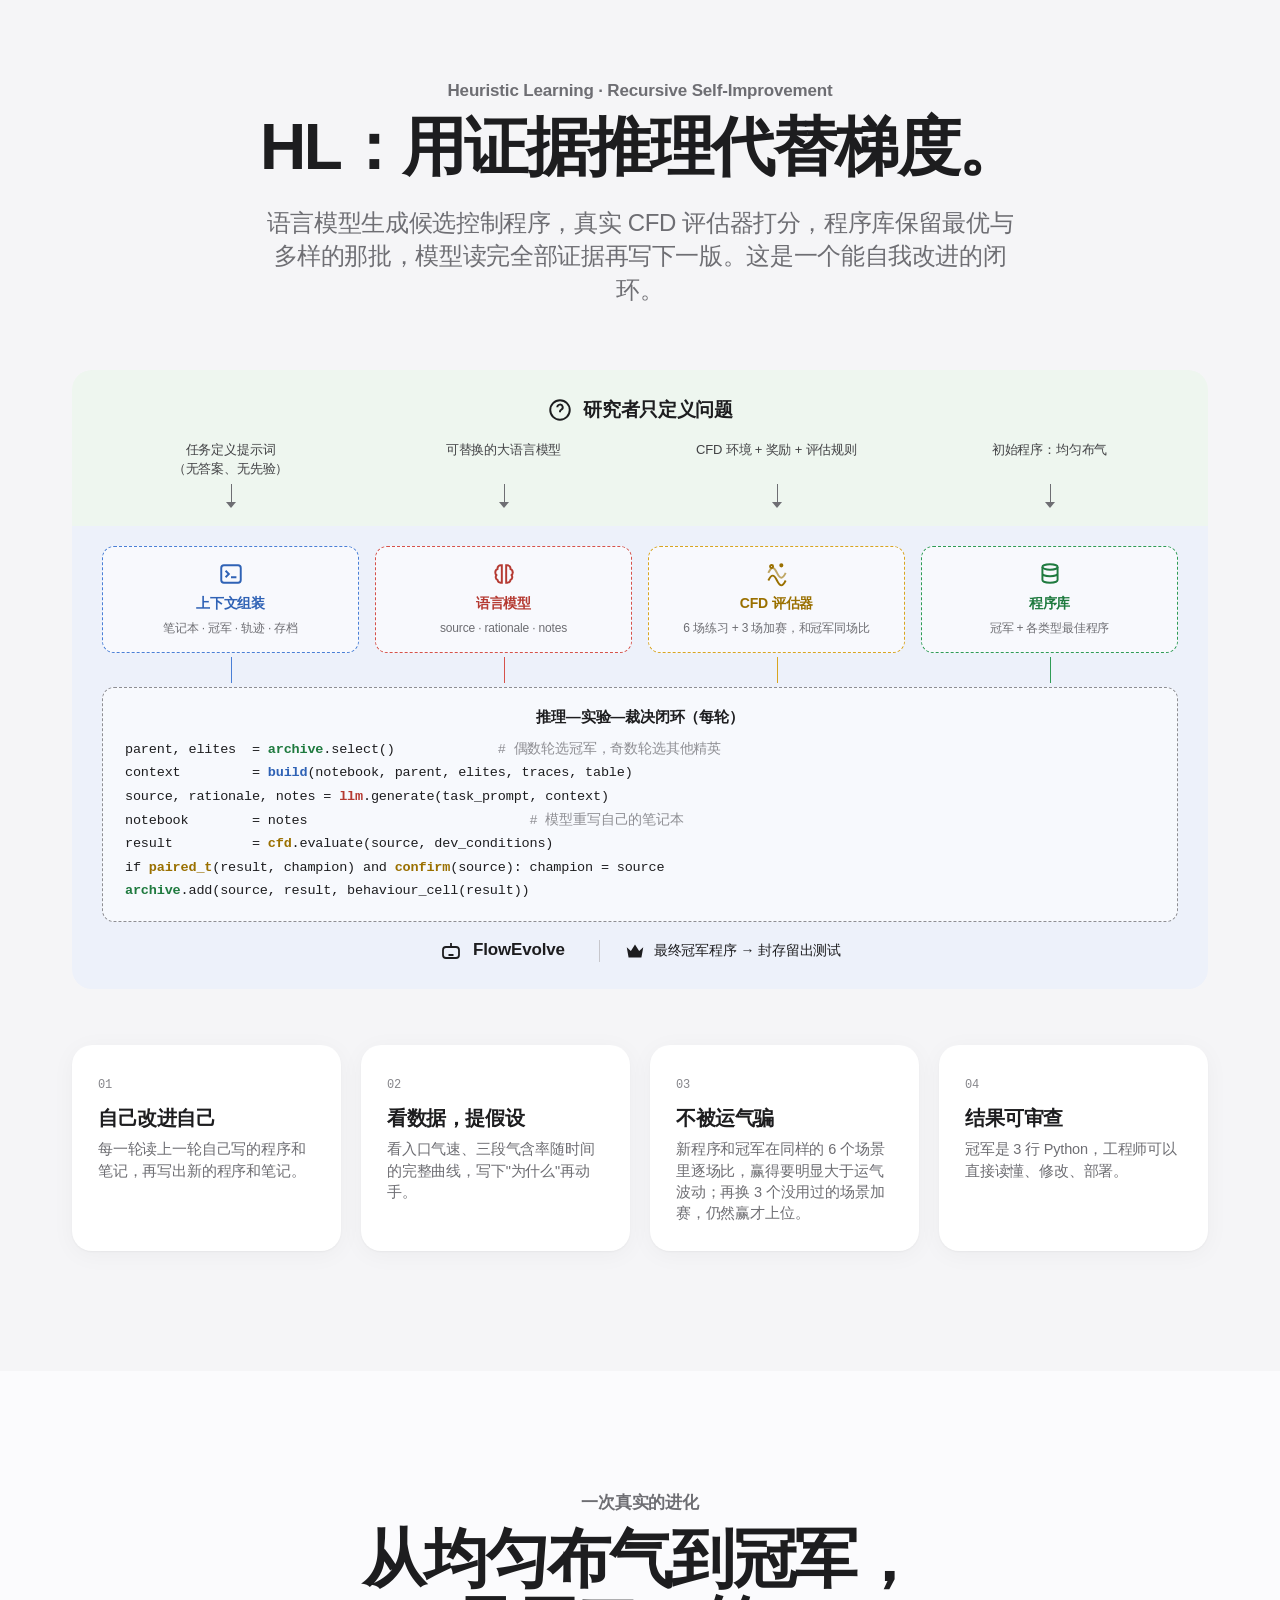
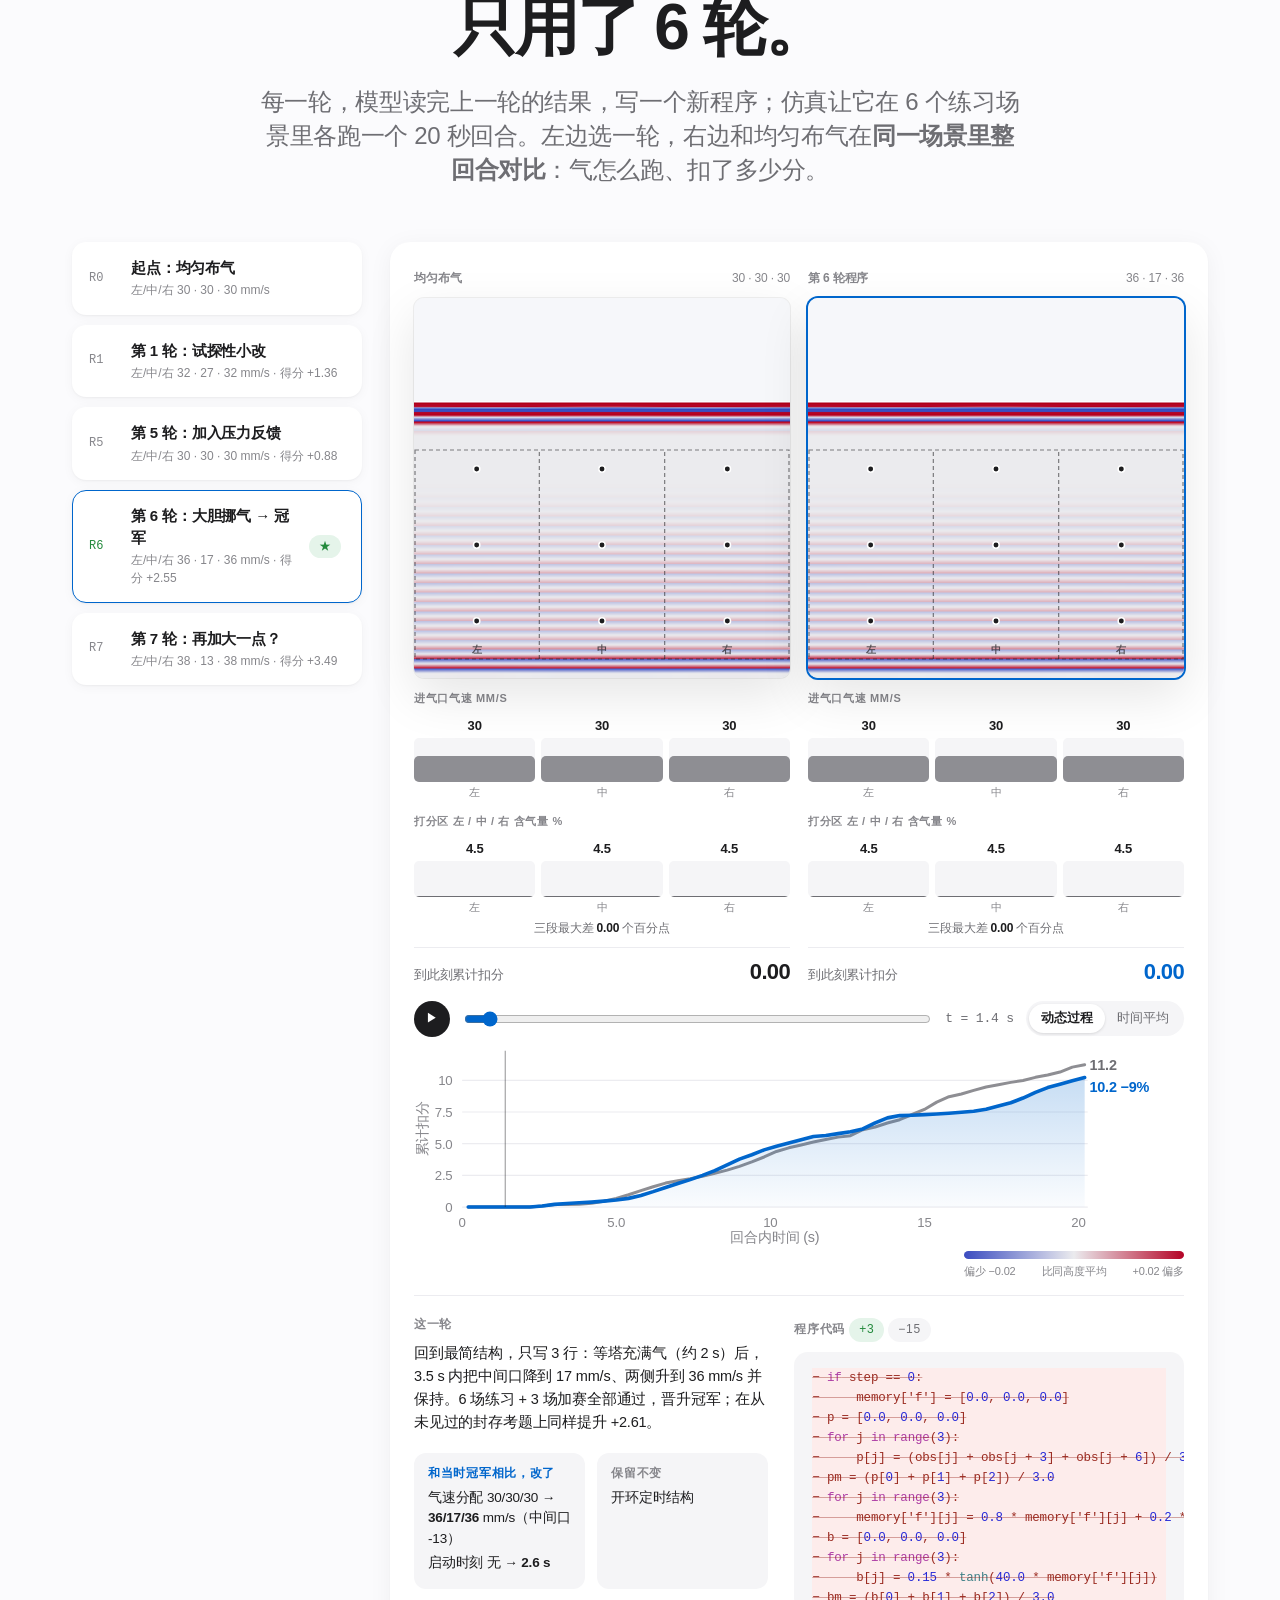
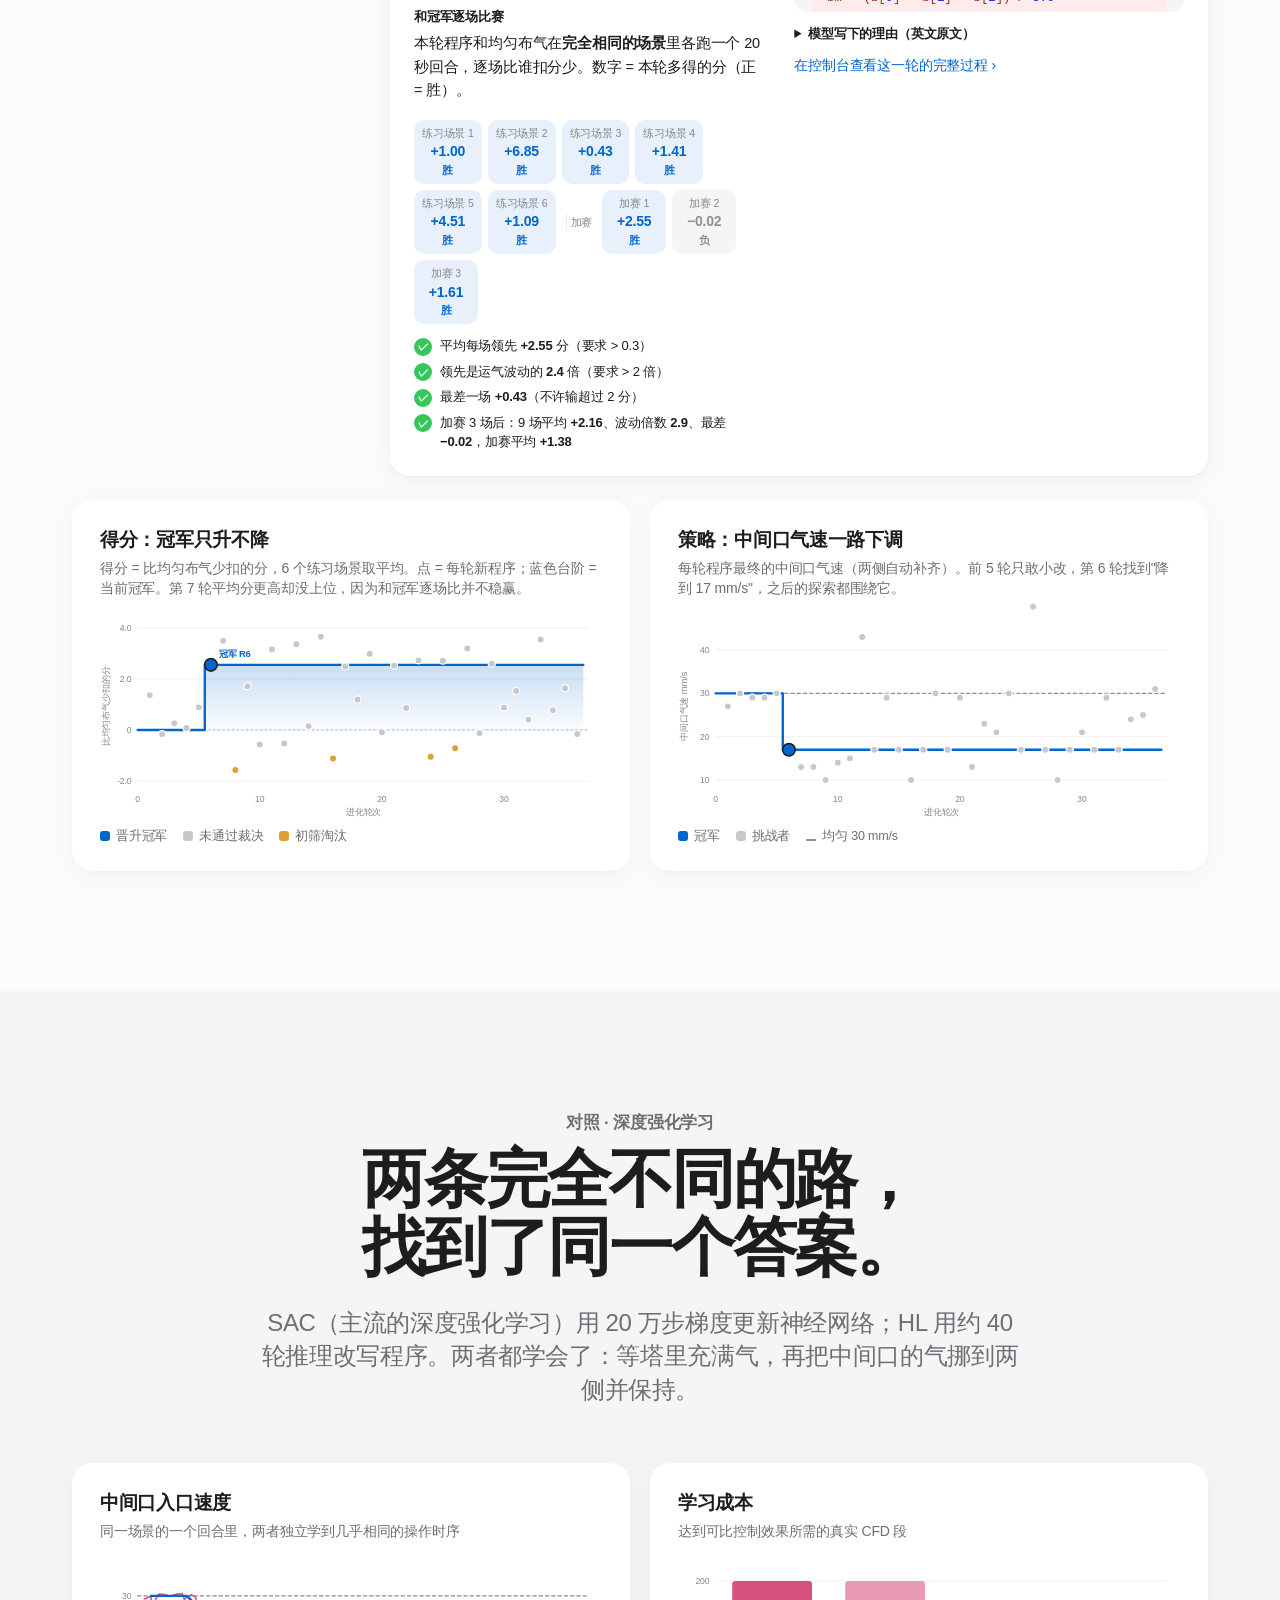
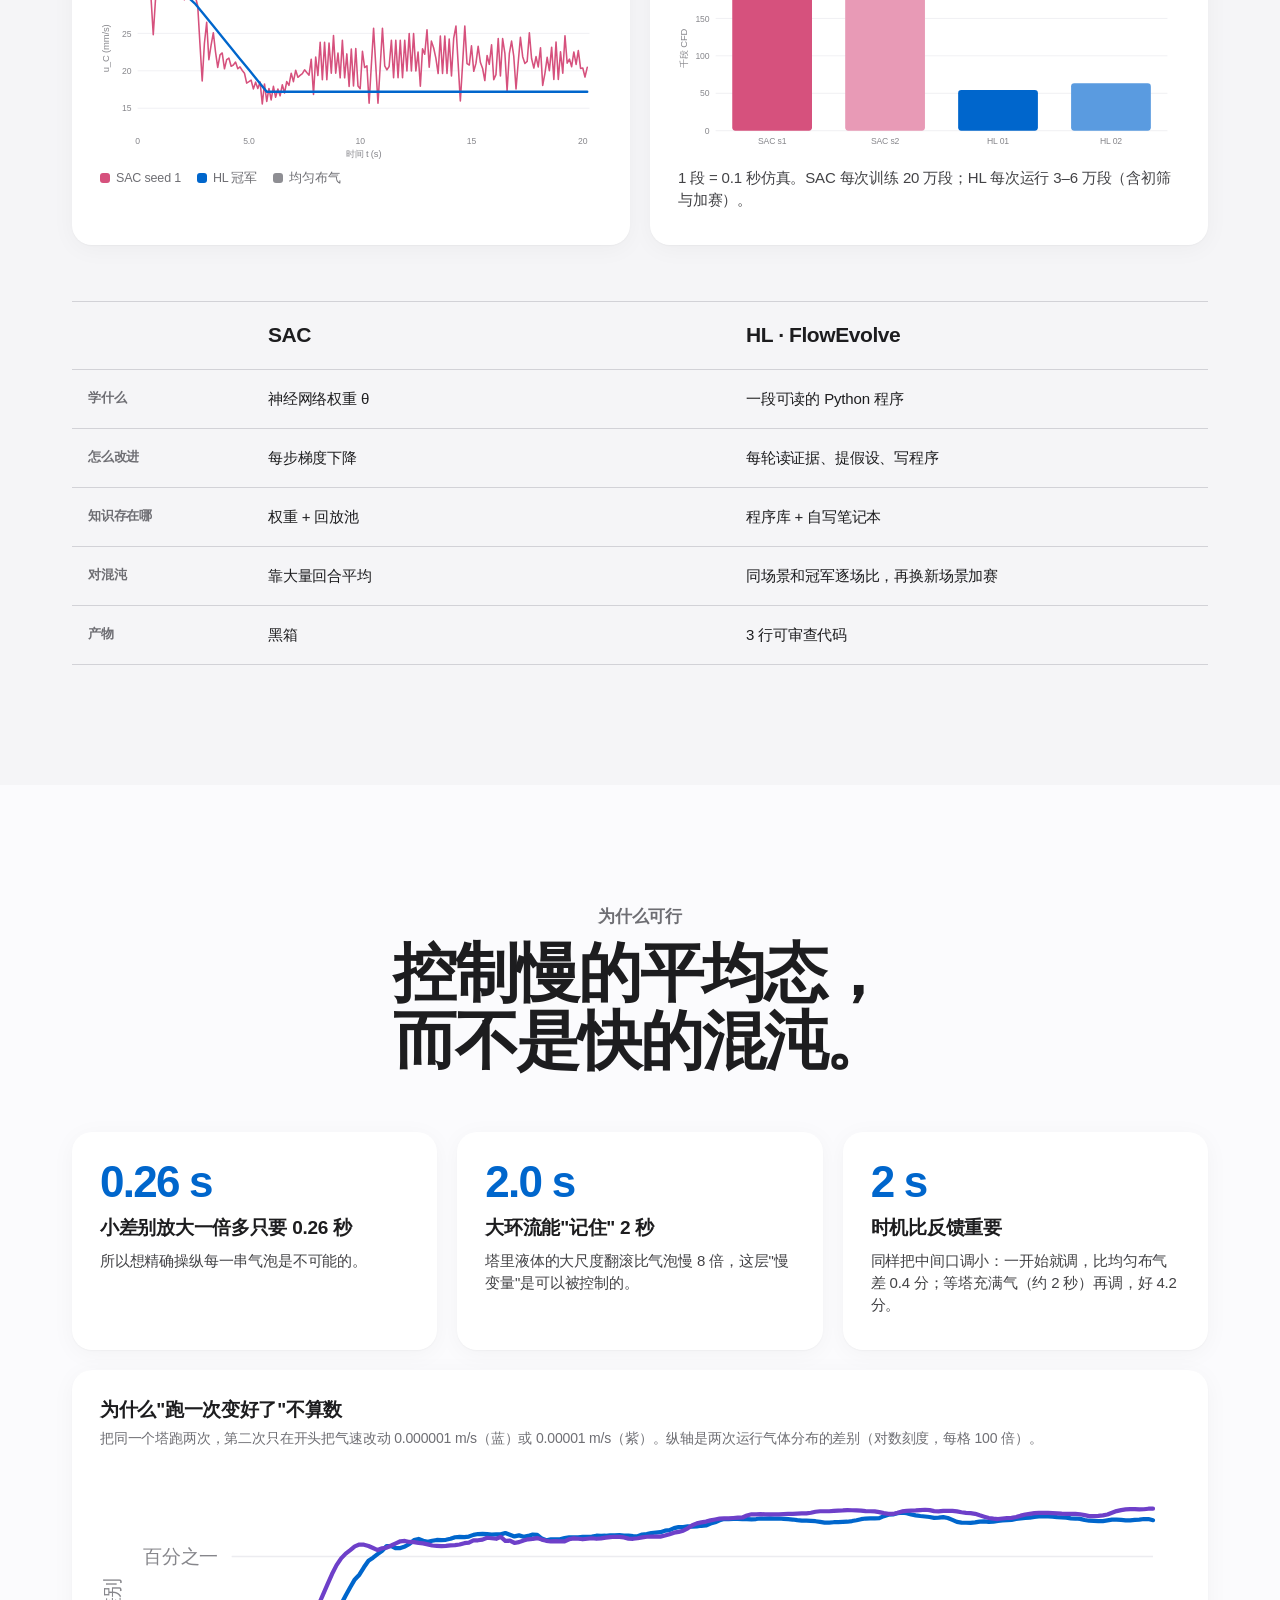
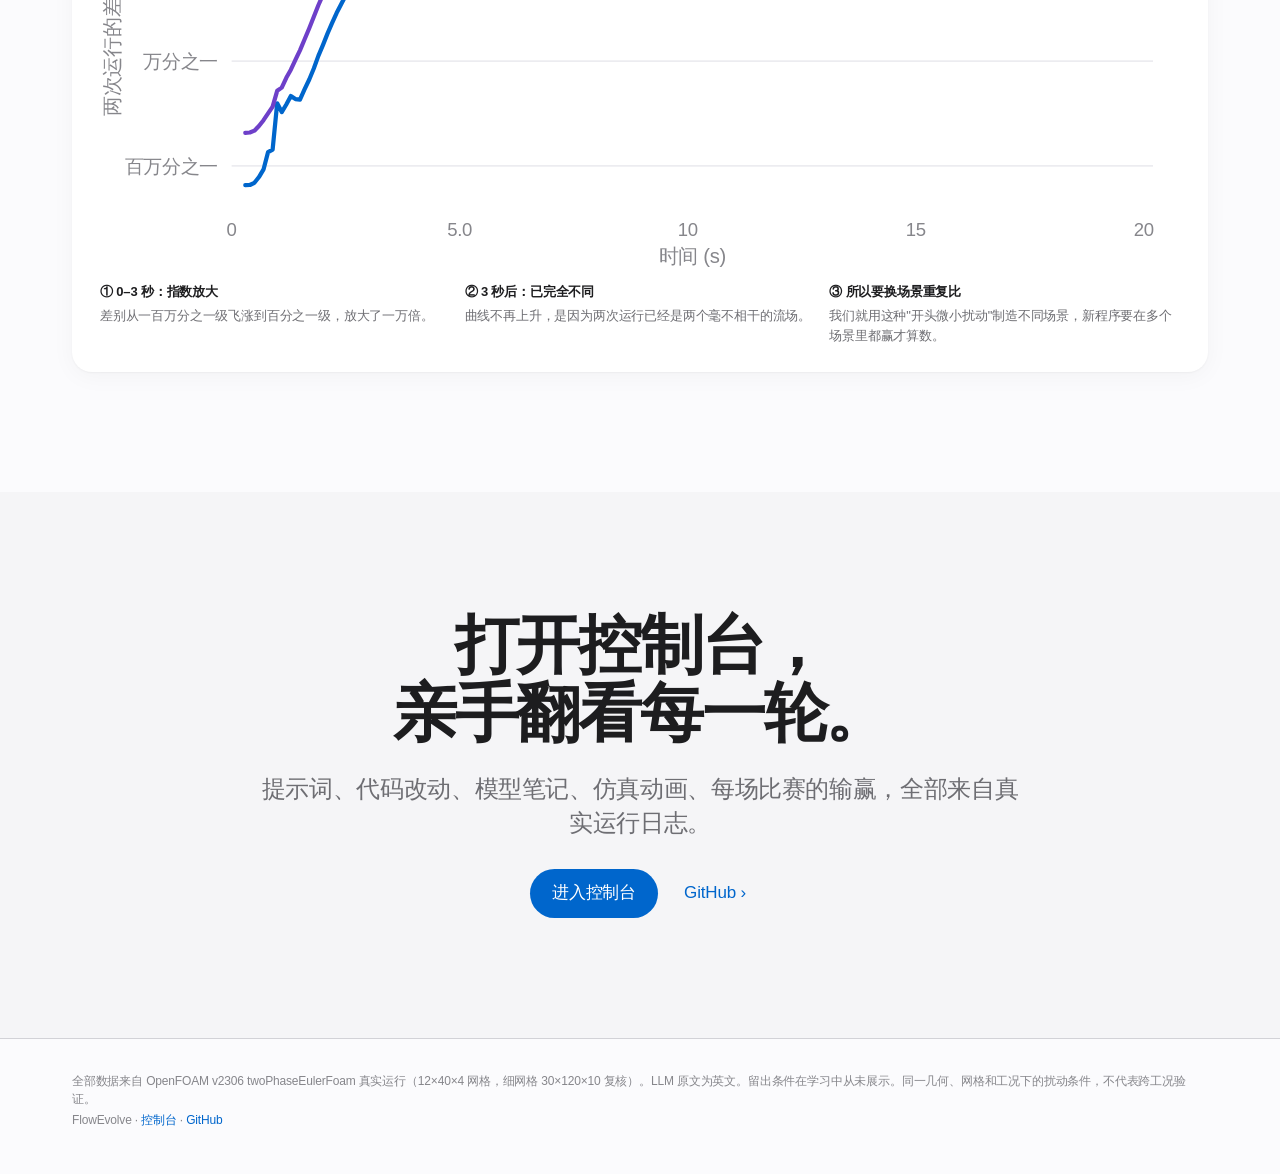
==== commit 2b59b4fe: "FlowEvolve v4: plain-language verdicts, live episode playback, penalty race, sensor/scoring overlay" ====
--- a/docs/index.html
+++ b/docs/index.html
@@ -5,8 +5,8 @@
 <meta name="viewport" content="width=device-width, initial-scale=1">
 <title>FlowEvolve · 多相流模拟控制自进化系统</title>
 <meta name="description" content="FlowEvolve：大语言模型写控制程序，真实 CFD 裁决，系统递归自我改进。Control laws reasoned out of multiphase-flow simulation.">
-<link rel="stylesheet" href="css/base.css?v=20261016j">
-<link rel="stylesheet" href="css/landing.css?v=20261016j">
+<link rel="stylesheet" href="css/base.css?v=20261016n">
+<link rel="stylesheet" href="css/landing.css?v=20261016n">
 </head>
 <body>
 <nav class="nav" id="nav" aria-label="Global">
@@ -26,34 +26,37 @@
     <div>
       <p class="eyebrow"><span class="zh">多相流模拟控制自进化系统</span><span class="en">Self-evolving multiphase-flow control</span></p>
       <h1 class="display"><span class="zh">控制律，<br>由模拟推演而出。</span><span class="en">Control laws,<br>reasoned out of simulation.</span></h1>
-      <p class="lead"><span class="zh">只调三个进气口的气速，让鼓泡塔里的气体分布更均匀。大语言模型写控制程序，真实 CFD 逐轮打分，统计检验决定是否采纳。没有梯度，没有人工调参。</span><span class="en">Tune only the gas velocity of three inlets to spread the gas evenly through a bubble column. A language model writes the control program, real CFD scores every round, and a statistical test decides what to keep. No gradients. No hand tuning.</span></p>
+      <p class="lead"><span class="zh">只调底部三个进气口的气速，让鼓泡塔里的气分得更匀。大语言模型写控制程序，真实流体仿真给它打分，只有在同样的场景里稳定跑赢现任冠军，新程序才会被采用。没有人工调参。</span><span class="en">Tune only the gas velocity of three bottom inlets so the gas spreads evenly through a bubble column. A language model writes the control program, a real flow simulation scores it, and a new program is adopted only if it reliably beats the current champion in the same scenes. No hand tuning.</span></p>
       <div class="ctas">
         <a class="btn primary" href="console.html"><span class="zh">进入控制台</span><span class="en">Enter the console</span></a>
         <a class="btn ghost" href="#how"><span class="zh">了解原理 ›</span><span class="en">See how it works ›</span></a>
       </div>
       <div class="hero-meta">
-        <div><b>+2.61</b><span><span class="zh">留出条件回报提升</span><span class="en">held-out return gain</span></span></div>
-        <div><b>3.7×</b><span><span class="zh">CFD 用量低于 SAC（5.4 万 vs 20 万段）</span><span class="en">less CFD than SAC (54k vs 200k segments)</span></span></div>
+        <div><b>−27%</b><span><span class="zh">整回合累计扣分（封存考题，从未给模型看过）</span><span class="en">whole-episode penalty on a sealed test the model never saw</span></span></div>
+        <div><b>3.7×</b><span><span class="zh">比深度强化学习 SAC 少用的仿真算力</span><span class="en">less simulation than deep RL (SAC)</span></span></div>
         <div><b>3</b><span><span class="zh">行可审查的控制代码</span><span class="en">auditable lines of code</span></span></div>
       </div>
     </div>
     <figure class="hero-fig">
+      <p class="hero-cap"><span class="zh">同一个封存考题里的完整一回合（20 秒仿真）</span><span class="en">One full 20 s episode on the same sealed test</span></p>
       <div class="vs" id="heroVs"></div>
+      <div id="heroPl"></div>
+      <div class="hero-ep"><div class="chart" id="heroEp"></div></div>
       <div class="hero-foot">
         <div id="heroCbar"></div>
-        <p class="hero-note"><span class="zh">真实 OpenFOAM 双欧拉计算，留出条件 ξ<sub>7</sub>（学习中从未出现），3–20 s 时均场。颜色是同一高度上气含率相对横向平均的偏差：红 = 气多，蓝 = 气少，白 = 均匀。</span><span class="en">Real OpenFOAM Euler–Euler run on held-out condition ξ<sub>7</sub> (never seen in learning), time-mean over 3–20 s. Colour shows the gas fraction relative to the lateral mean at each height: red = more gas, blue = less, white = even.</span></p>
+        <p class="hero-note"><span class="zh">真实 OpenFOAM 两相流仿真。颜色 = 同一高度上比平均多出或少了多少气（不是绝对含气率）。</span><span class="en">Real OpenFOAM two-phase simulation. Colour = how much more or less gas than average at the same height (not absolute gas fraction).</span></p>
       </div>
     </figure>
   </div>
 </header>
 <main id="landing"></main>
 <footer class="foot"><div class="wrap" id="foot"></div></footer>
-<script src="js/i18n.js?v=20261016j"></script>
-<script src="js/charts.js?v=20261016j"></script>
-<script src="js/cfd.js?v=20261016j"></script>
-<script src="js/data.js?v=20261016j"></script>
-<script src="js/landing-a.js?v=20261016j"></script>
-<script src="js/landing-b.js?v=20261016j"></script>
-<script src="js/landing.js?v=20261016j"></script>
+<script src="js/i18n.js?v=20261016n"></script>
+<script src="js/charts.js?v=20261016n"></script>
+<script src="js/cfd.js?v=20261016n"></script>
+<script src="js/data.js?v=20261016n"></script>
+<script src="js/landing-a.js?v=20261016n"></script>
+<script src="js/landing-b.js?v=20261016n"></script>
+<script src="js/landing.js?v=20261016n"></script>
 </body>
 </html>
--- a/docs/css/base.css
+++ b/docs/css/base.css
@@ -194,3 +194,37 @@
   .sec { padding: 80px 0; }
 }
 @media (prefers-reduced-motion: reduce) { *, .reveal { animation: none !important; transition: none !important; } .reveal { opacity: 1; transform: none; } html { scroll-behavior: auto; } }
+
+/* v4: plain-language helpers shared by landing and console */
+.howto { display: flex; flex-wrap: wrap; gap: 8px 18px; font-size: 12.5px; color: var(--ink2); margin: 10px 0 14px; }
+.howto span { display: inline-flex; align-items: center; gap: 6px; }
+.howto i { display: inline-block; flex: none; }
+.h-dot { width: 9px; height: 9px; border-radius: 50%; background: #1d1d1f; box-shadow: 0 0 0 2px #fff, 0 0 0 3px rgba(0,0,0,.15); }
+.h-box { width: 16px; height: 11px; border: 1.5px dashed rgba(29,29,31,.6); border-radius: 2px; }
+.h-red, .h-white, .h-blue { width: 12px; height: 12px; border-radius: 3px; margin-left: 4px; }
+.h-red { background: rgb(180,4,38); } .h-white { background: rgb(235,235,238); box-shadow: inset 0 0 0 1px rgba(0,0,0,.08); } .h-blue { background: rgb(59,76,192); }
+.pl { display: flex; align-items: center; gap: 12px; flex-wrap: wrap; margin: 12px 0 4px; }
+.pl input[type=range] { flex: 1 1 160px; min-width: 120px; accent-color: var(--blue); }
+.pl .pl-t { font-size: 13px; color: var(--ink2); min-width: 64px; font-variant-numeric: tabular-nums; }
+.seg { display: inline-flex; background: var(--soft); border-radius: 999px; padding: 3px; }
+.seg button { border: 0; background: transparent; font: inherit; font-size: 12.5px; padding: 5px 12px; border-radius: 999px; color: var(--ink2); cursor: pointer; }
+.seg button[aria-pressed="true"] { background: #fff; color: var(--ink); box-shadow: 0 1px 3px rgba(0,0,0,.12); font-weight: 600; }
+.sc-h { margin: 18px 0 6px; font-size: 13px; }
+.sc-lead { font-size: 13px; color: var(--ink2); margin: 0 0 10px; line-height: 1.55; }
+.sc { display: flex; flex-wrap: wrap; gap: 6px; align-items: stretch; }
+.sc-c { display: flex; flex-direction: column; align-items: center; min-width: 64px; padding: 6px 8px; border-radius: 10px; background: var(--soft); }
+.sc-c small { font-size: 10.5px; color: var(--ink3); white-space: nowrap; }
+.sc-c b { font-size: 14px; font-variant-numeric: tabular-nums; }
+.sc-c em { font-style: normal; font-size: 11px; font-weight: 600; }
+.sc-c.w { background: rgba(0,102,204,.09); } .sc-c.w b, .sc-c.w em { color: var(--blue); }
+.sc-c.l b, .sc-c.l em { color: #8e8e93; }
+.sc-c.bad { background: rgba(215,0,21,.08); } .sc-c.bad b, .sc-c.bad em { color: #d70015; }
+.sc-sep { align-self: center; font-size: 11px; color: var(--ink3); padding: 0 4px; border-left: 1px solid var(--soft2); margin-left: 4px; }
+.sc-r { list-style: none; padding: 0; margin: 12px 0 0; display: grid; gap: 6px; font-size: 13px; }
+.sc-r li { display: flex; gap: 8px; align-items: baseline; line-height: 1.5; }
+.sc-r li > b:first-child { flex: none; width: 18px; height: 18px; border-radius: 50%; display: inline-grid; place-items: center; font-size: 11px; color: #fff; background: #8e8e93; }
+.sc-r li.ok > b:first-child { background: #34c759; } .sc-r li.no > b:first-child { background: #d70015; }
+.sc-r li.skip { color: var(--ink3); }
+.ly-read { display: grid; grid-template-columns: repeat(3, minmax(0,1fr)); gap: 14px; margin-top: 14px; font-size: 13px; color: var(--ink2); line-height: 1.55; }
+.ly-read b { display: block; color: var(--ink); margin-bottom: 4px; }
+@media (max-width: 720px) { .ly-read { grid-template-columns: minmax(0,1fr); } .sc-c { min-width: 56px; } }
--- a/docs/css/landing.css
+++ b/docs/css/landing.css
@@ -199,3 +199,14 @@
   .pair-legend { grid-column: 1 / -1; }
   .hero-col { width: 110px; height: 420px; }
 }
+
+.hero-cap { max-width: 440px; margin: 0 0 10px auto; font-size: 13px; font-weight: 600; color: var(--ink2); text-align: center; }
+#heroPl, .hero-ep { max-width: 440px; margin-left: auto; }
+.hero-ep { margin-top: 4px; }
+.film-foot { display: flex; justify-content: flex-end; margin-top: 6px; }
+@media (max-width: 1060px) { .hero-cap, #heroPl, .hero-ep { margin-left: 0; } }
+
+.hero-fig .vs .col-frame { height: 290px; }
+.hero-fig { padding-top: 12px; }
+.hero { padding-bottom: 0; }
+@media (max-width: 720px) { .hero-fig .vs .col-frame { height: 280px; } }
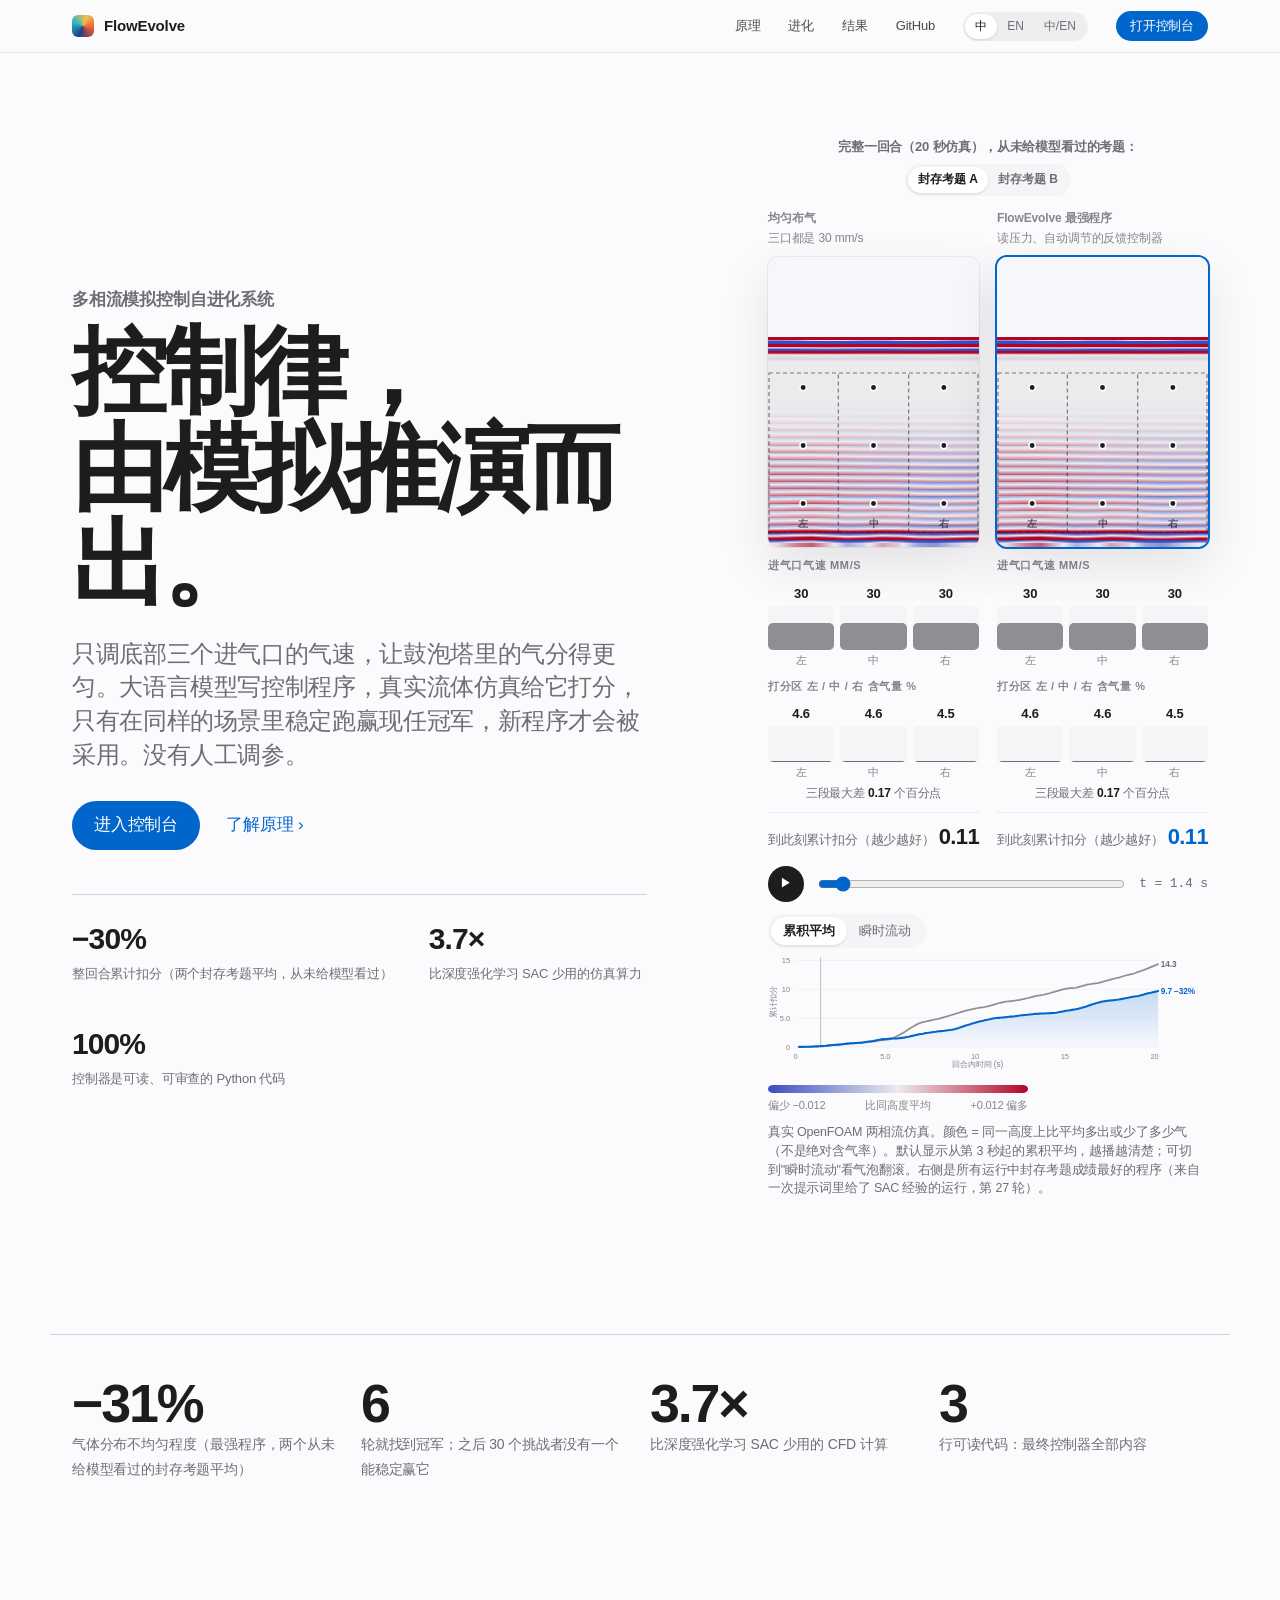
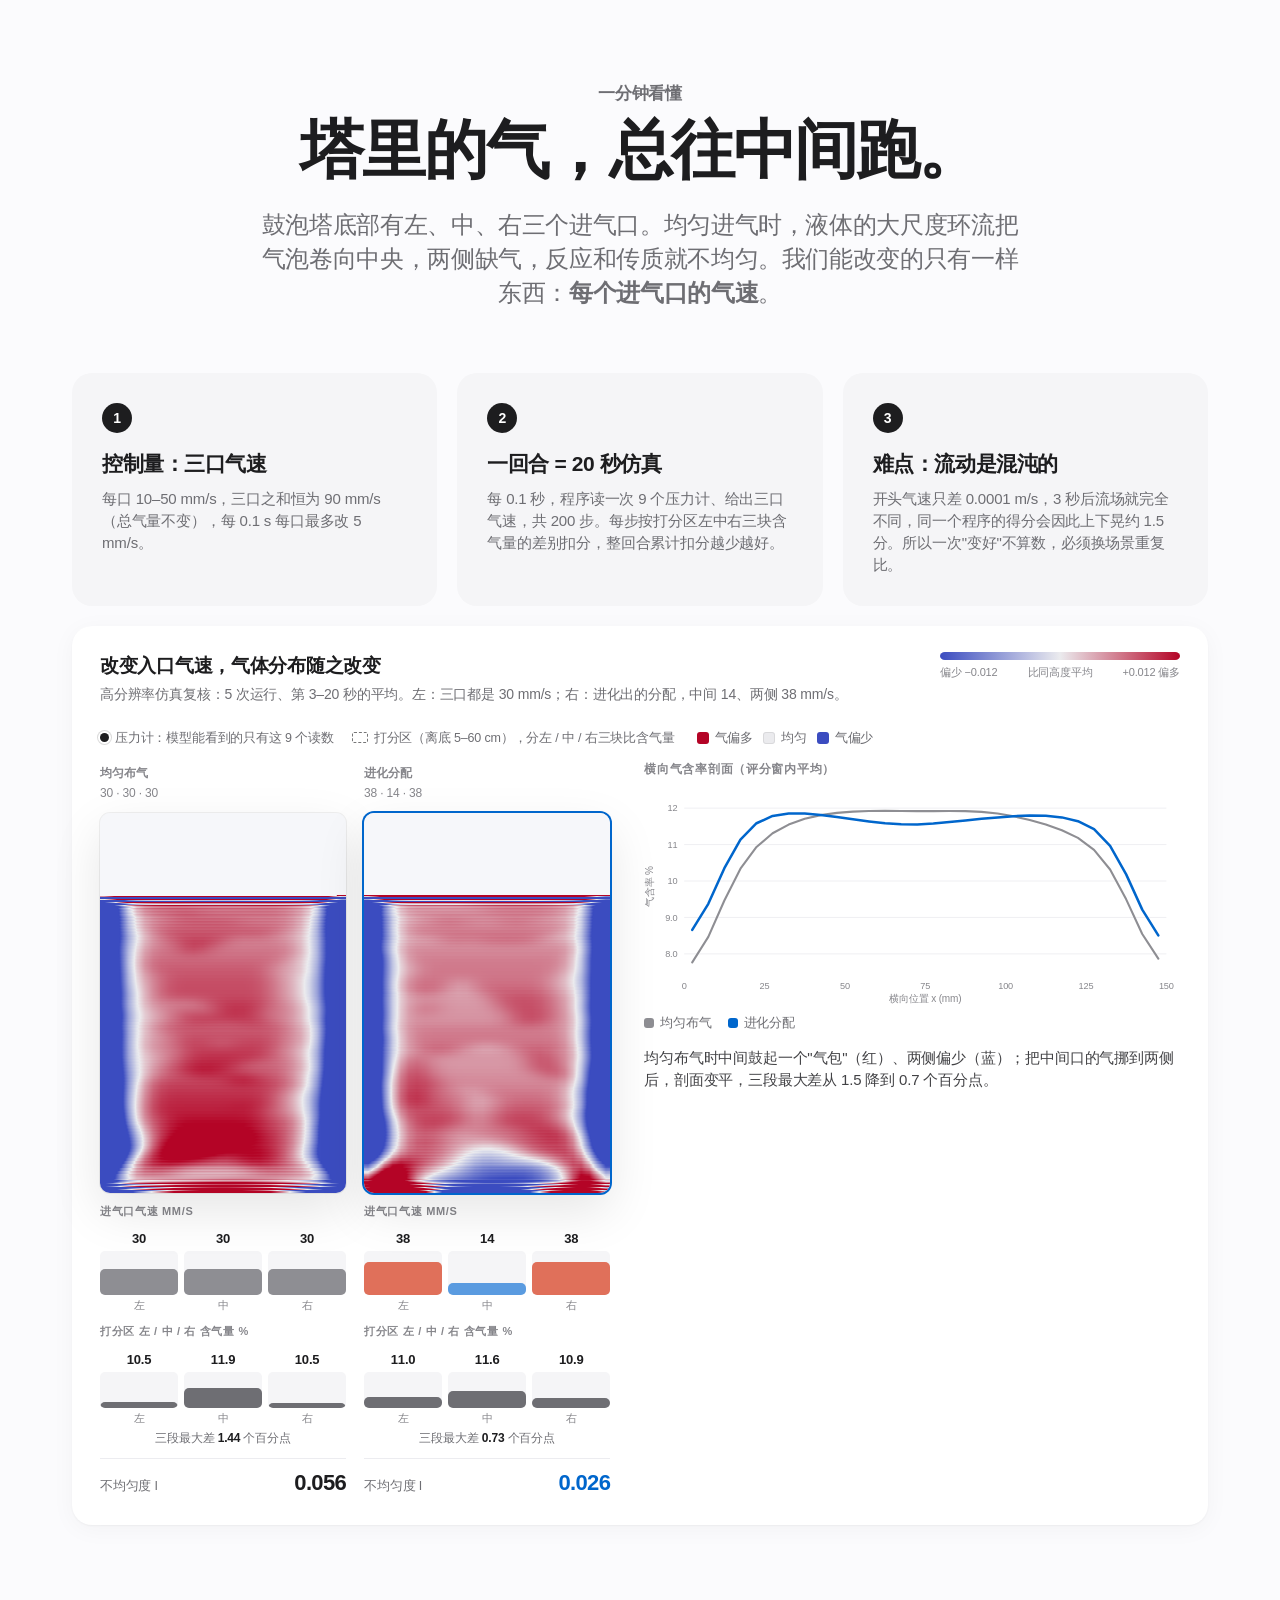
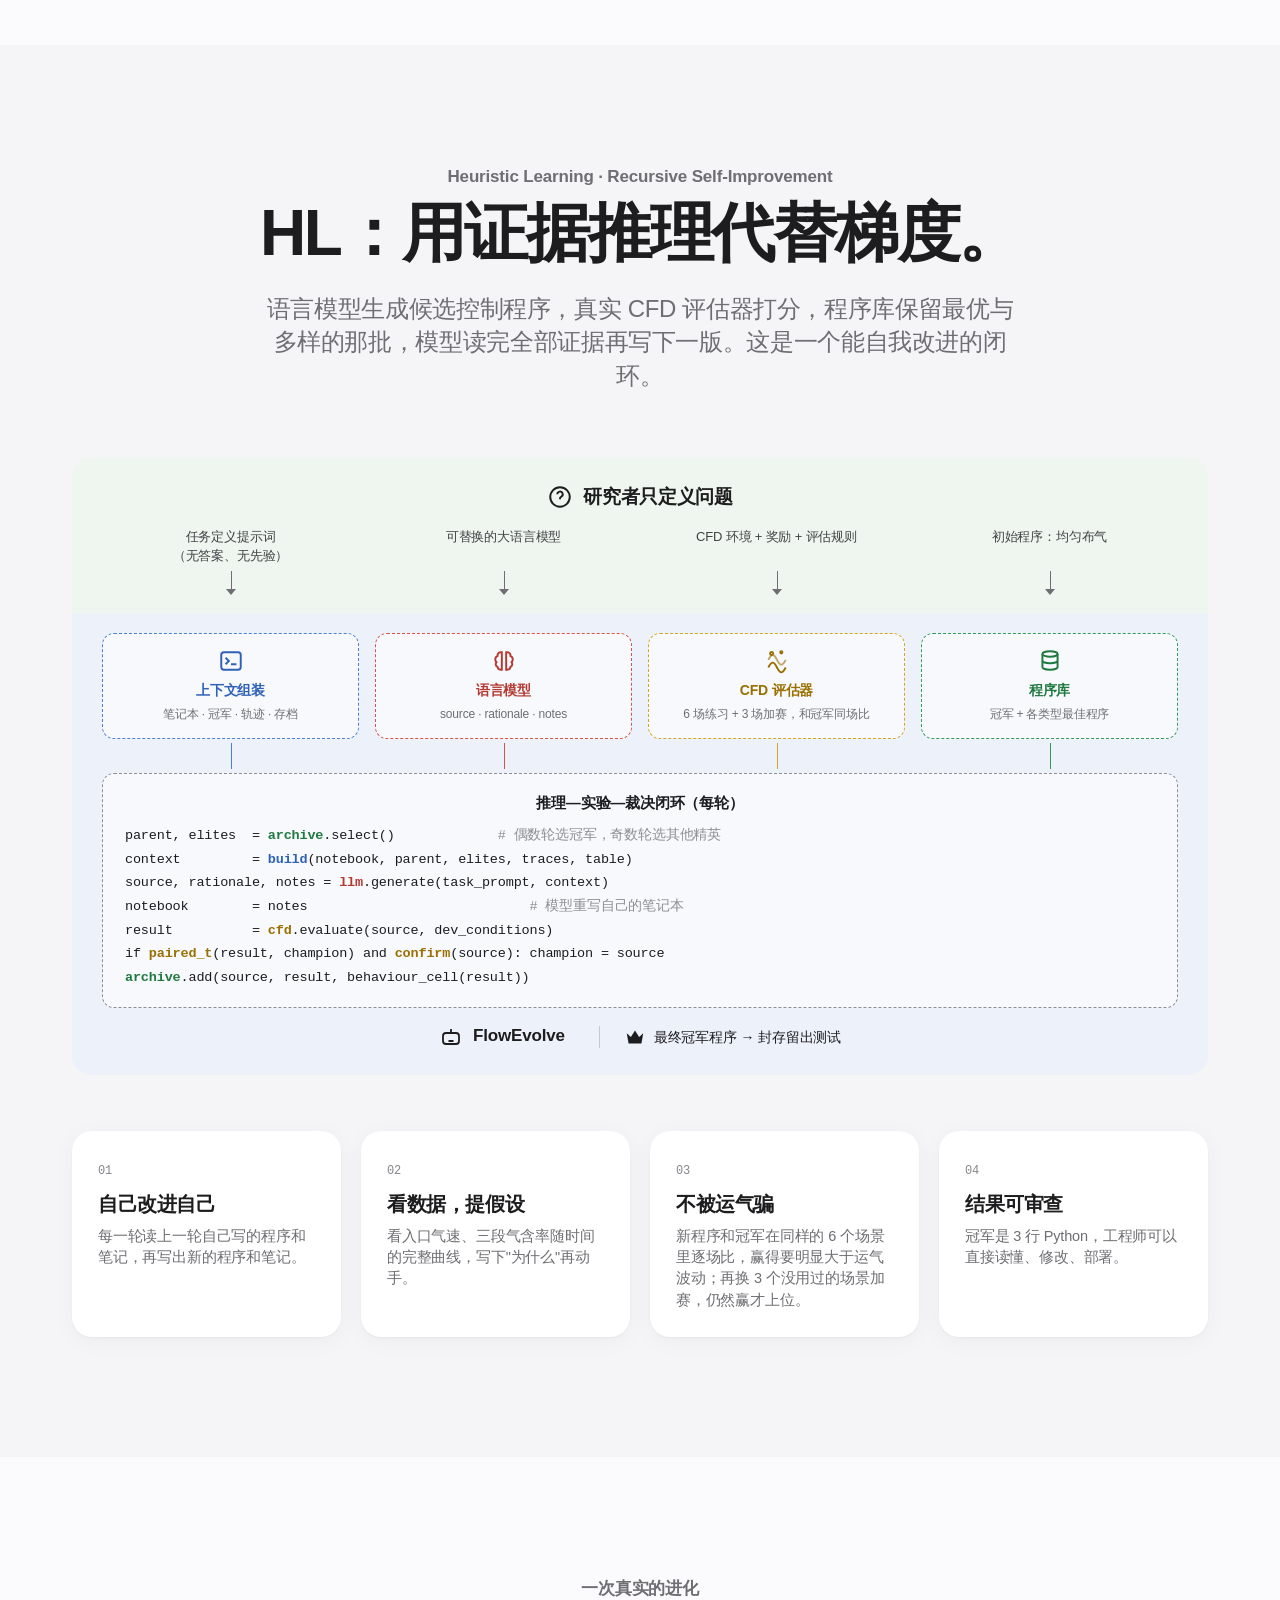
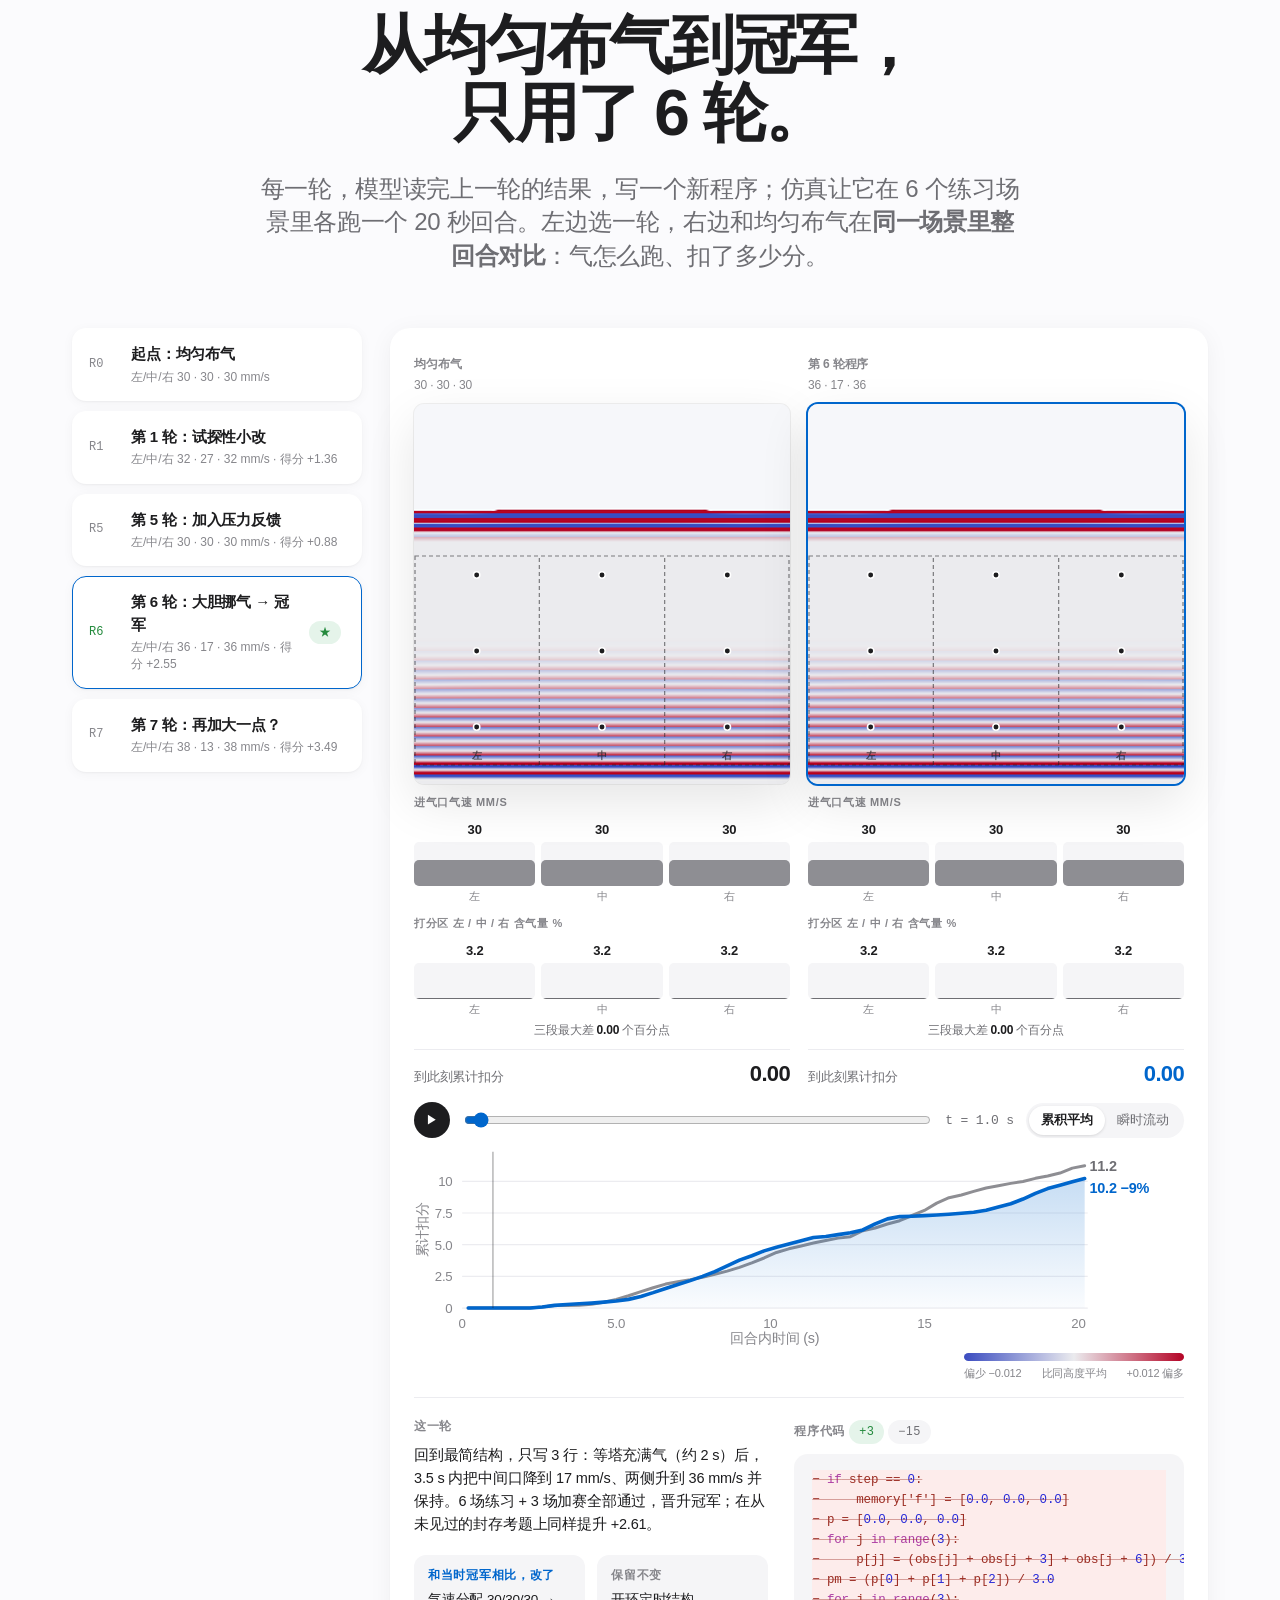
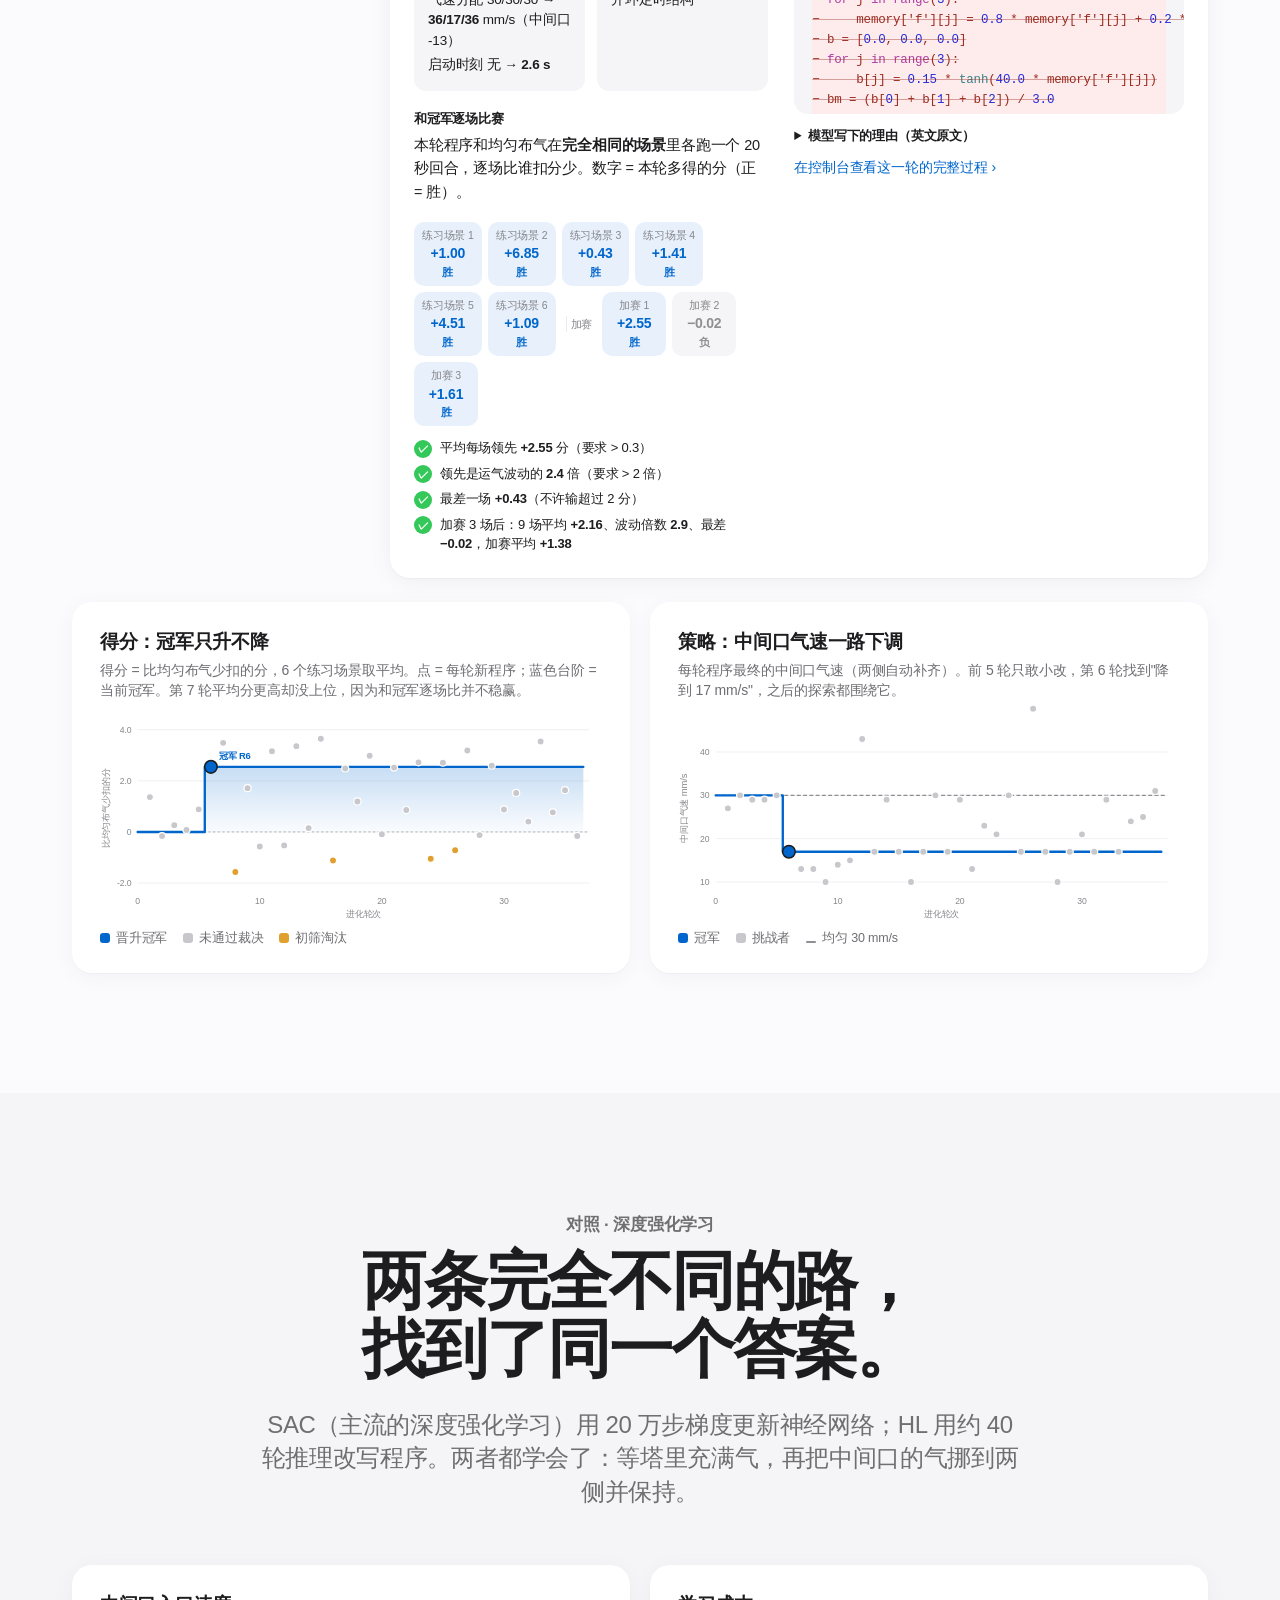
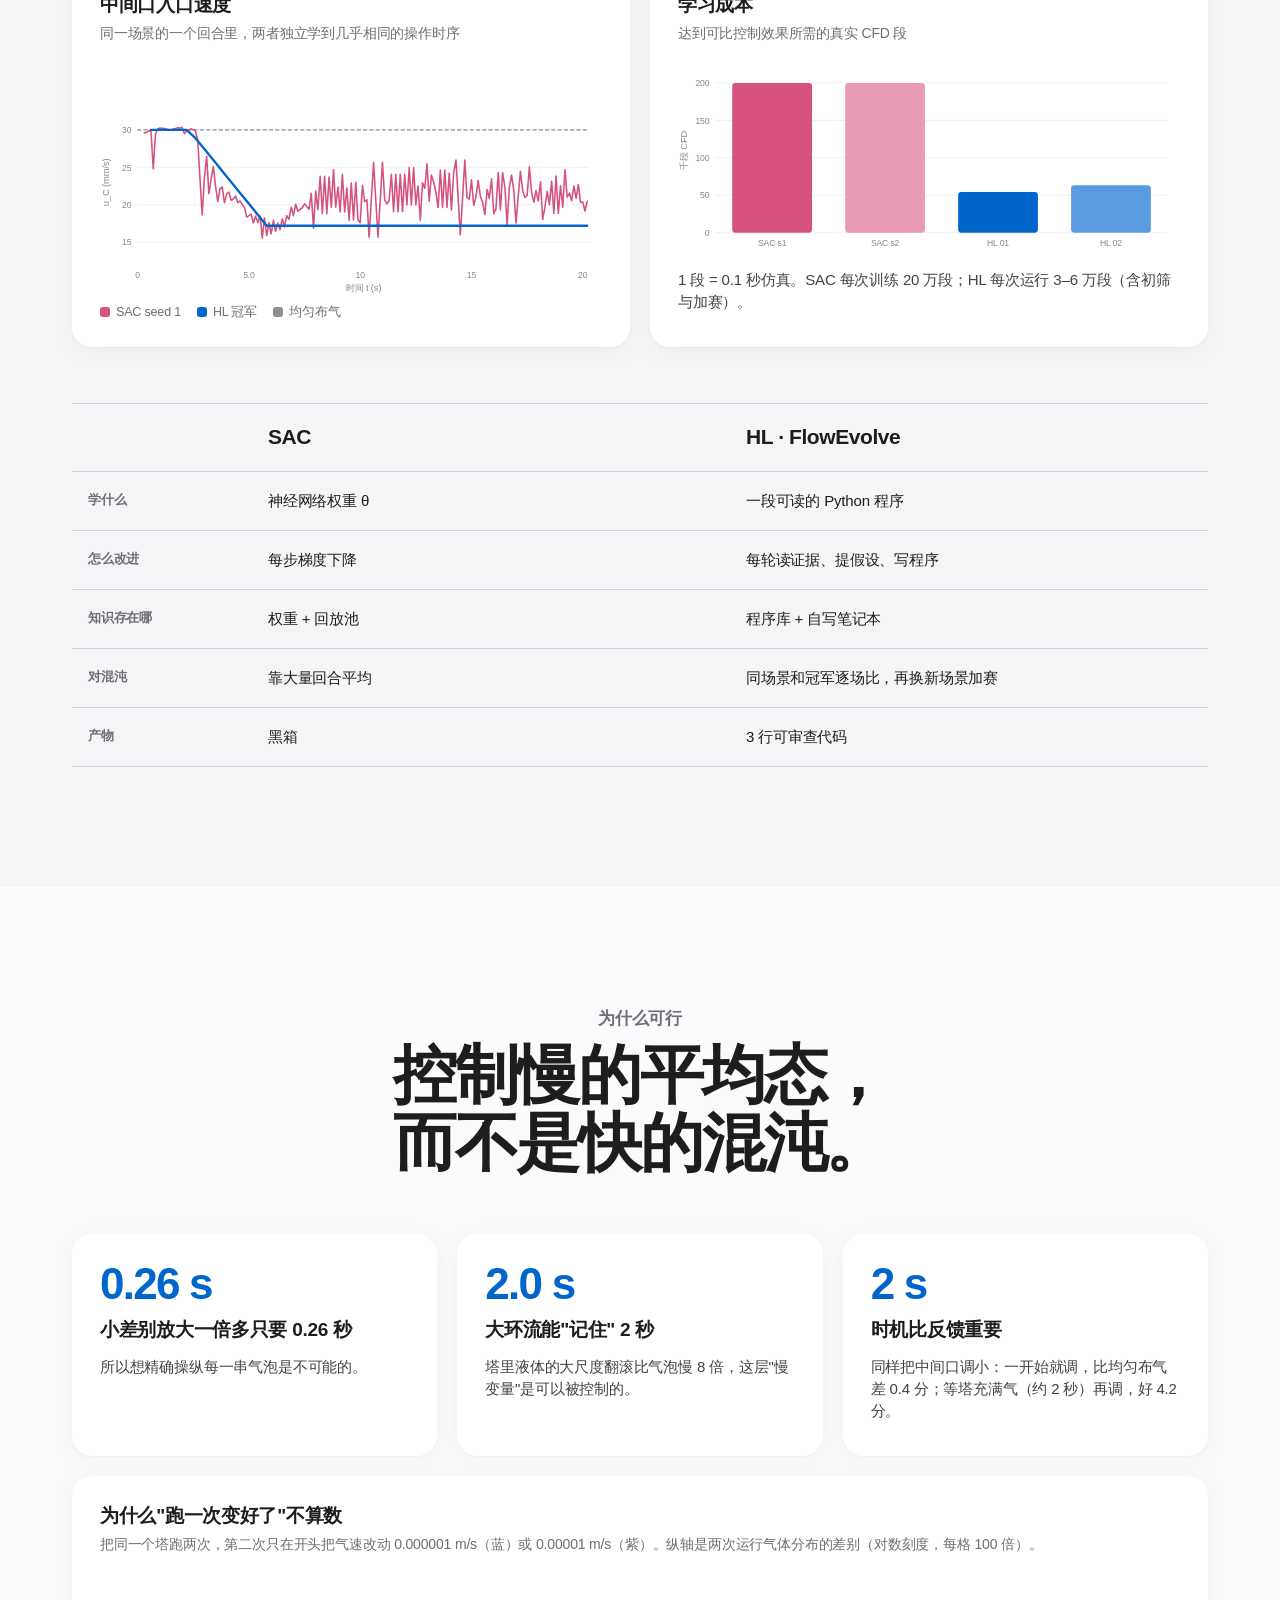
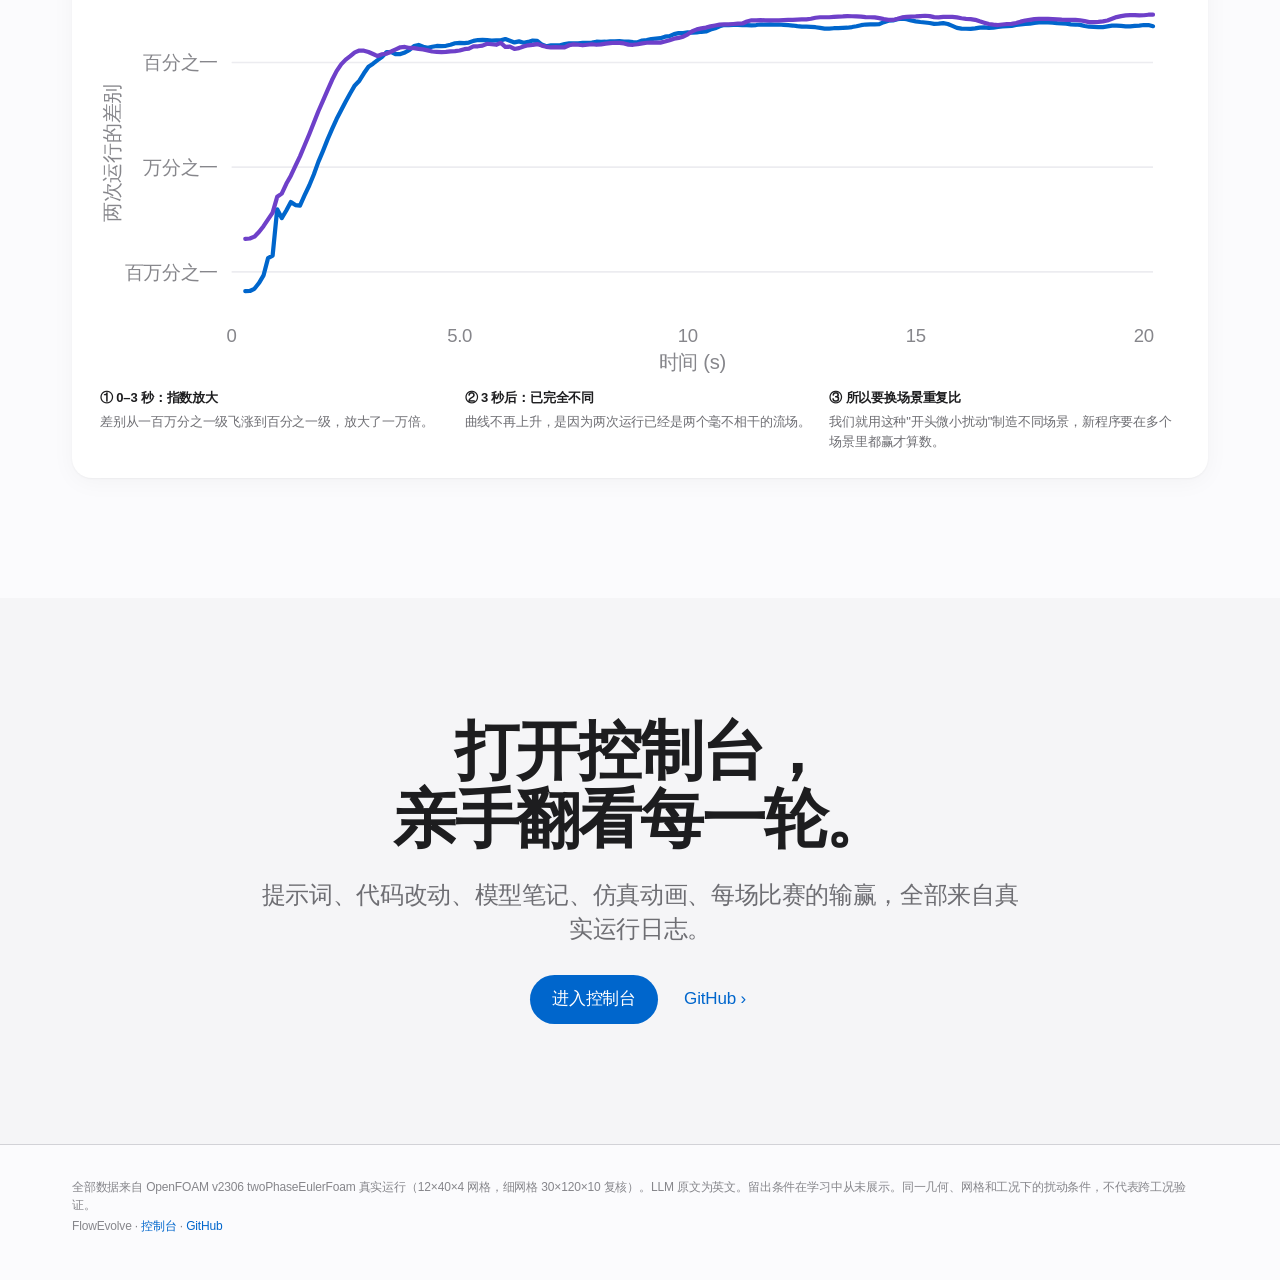
==== commit 525b8a39: "FlowEvolve v5: hero uses best program (16b35b06, -30% sealed tests), aligned comparison panels" ====
--- a/docs/index.html
+++ b/docs/index.html
@@ -5,8 +5,8 @@
 <meta name="viewport" content="width=device-width, initial-scale=1">
 <title>FlowEvolve · 多相流模拟控制自进化系统</title>
 <meta name="description" content="FlowEvolve：大语言模型写控制程序，真实 CFD 裁决，系统递归自我改进。Control laws reasoned out of multiphase-flow simulation.">
-<link rel="stylesheet" href="css/base.css?v=20261016n">
-<link rel="stylesheet" href="css/landing.css?v=20261016n">
+<link rel="stylesheet" href="css/base.css?v=20261016p">
+<link rel="stylesheet" href="css/landing.css?v=20261016p">
 </head>
 <body>
 <nav class="nav" id="nav" aria-label="Global">
@@ -32,31 +32,31 @@
         <a class="btn ghost" href="#how"><span class="zh">了解原理 ›</span><span class="en">See how it works ›</span></a>
       </div>
       <div class="hero-meta">
-        <div><b>−27%</b><span><span class="zh">整回合累计扣分（封存考题，从未给模型看过）</span><span class="en">whole-episode penalty on a sealed test the model never saw</span></span></div>
+        <div><b>−30%</b><span><span class="zh">整回合累计扣分（两个封存考题平均，从未给模型看过）</span><span class="en">whole-episode penalty, mean of two sealed tests the model never saw</span></span></div>
         <div><b>3.7×</b><span><span class="zh">比深度强化学习 SAC 少用的仿真算力</span><span class="en">less simulation than deep RL (SAC)</span></span></div>
-        <div><b>3</b><span><span class="zh">行可审查的控制代码</span><span class="en">auditable lines of code</span></span></div>
+        <div><b>100%</b><span><span class="zh">控制器是可读、可审查的 Python 代码</span><span class="en">of the controller is readable, auditable Python</span></span></div>
       </div>
     </div>
     <figure class="hero-fig">
-      <p class="hero-cap"><span class="zh">同一个封存考题里的完整一回合（20 秒仿真）</span><span class="en">One full 20 s episode on the same sealed test</span></p>
+      <div class="hero-cap"><span><span class="zh">完整一回合（20 秒仿真），从未给模型看过的考题：</span><span class="en">One full 20 s episode on a test the model never saw:</span></span><span class="seg" id="heroTabs" role="group" aria-label="test scene"></span></div>
       <div class="vs" id="heroVs"></div>
       <div id="heroPl"></div>
       <div class="hero-ep"><div class="chart" id="heroEp"></div></div>
       <div class="hero-foot">
         <div id="heroCbar"></div>
-        <p class="hero-note"><span class="zh">真实 OpenFOAM 两相流仿真。颜色 = 同一高度上比平均多出或少了多少气（不是绝对含气率）。</span><span class="en">Real OpenFOAM two-phase simulation. Colour = how much more or less gas than average at the same height (not absolute gas fraction).</span></p>
+        <p class="hero-note"><span class="zh">真实 OpenFOAM 两相流仿真。颜色 = 同一高度上比平均多出或少了多少气（不是绝对含气率）。默认显示从第 3 秒起的累积平均，越播越清楚；可切到"瞬时流动"看气泡翻滚。右侧是所有运行中封存考题成绩最好的程序（来自一次提示词里给了 SAC 经验的运行，第 27 轮）。</span><span class="en">Real OpenFOAM two-phase simulation. Colour = how much more or less gas than average at the same height (not absolute gas fraction). By default the running mean from 3 s is shown and sharpens as it plays; switch to "Instantaneous" to see the plumes move. Right: the best program on the sealed tests across all runs (from a run whose prompt included the SAC experience, round 27).</span></p>
       </div>
     </figure>
   </div>
 </header>
 <main id="landing"></main>
 <footer class="foot"><div class="wrap" id="foot"></div></footer>
-<script src="js/i18n.js?v=20261016n"></script>
-<script src="js/charts.js?v=20261016n"></script>
-<script src="js/cfd.js?v=20261016n"></script>
-<script src="js/data.js?v=20261016n"></script>
-<script src="js/landing-a.js?v=20261016n"></script>
-<script src="js/landing-b.js?v=20261016n"></script>
-<script src="js/landing.js?v=20261016n"></script>
+<script src="js/i18n.js?v=20261016p"></script>
+<script src="js/charts.js?v=20261016p"></script>
+<script src="js/cfd.js?v=20261016p"></script>
+<script src="js/data.js?v=20261016p"></script>
+<script src="js/landing-a.js?v=20261016p"></script>
+<script src="js/landing-b.js?v=20261016p"></script>
+<script src="js/landing.js?v=20261016p"></script>
 </body>
 </html>
--- a/docs/css/base.css
+++ b/docs/css/base.css
@@ -228,3 +228,13 @@
 .ly-read { display: grid; grid-template-columns: repeat(3, minmax(0,1fr)); gap: 14px; margin-top: 14px; font-size: 13px; color: var(--ink2); line-height: 1.55; }
 .ly-read b { display: block; color: var(--ink); margin-bottom: 4px; }
 @media (max-width: 720px) { .ly-read { grid-template-columns: minmax(0,1fr); } .sc-c { min-width: 56px; } }
+
+/* v5: both columns of a comparison share row tracks, so frames, bars and scores line up */
+.vs { grid-template-rows: repeat(7, auto); grid-auto-flow: column; row-gap: 0; }
+.vs-col { display: grid; grid-template-rows: subgrid; grid-row: span 7; gap: 0; }
+.vs-col > * + * { margin-top: 10px; }
+.vs-h { flex-direction: column; align-items: flex-start; gap: 2px; }
+.vs-h span { white-space: nowrap; overflow: hidden; text-overflow: ellipsis; max-width: 100%; }
+.grid > .card { display: flex; flex-direction: column; }
+.grid > .card > .chart:first-of-type { margin-top: auto; }
+.badge-best { display: inline-block; font-size: 11px; font-weight: 600; color: #fff; background: var(--blue); border-radius: 999px; padding: 2px 8px; margin-left: 6px; vertical-align: 2px; }
--- a/docs/css/landing.css
+++ b/docs/css/landing.css
@@ -210,3 +210,6 @@
 .hero-fig { padding-top: 12px; }
 .hero { padding-bottom: 0; }
 @media (max-width: 720px) { .hero-fig .vs .col-frame { height: 280px; } }
+
+.hero-cap { display: flex; flex-wrap: wrap; align-items: center; justify-content: center; gap: 8px; }
+.hero-cap .seg button { font-size: 12px; padding: 4px 10px; }
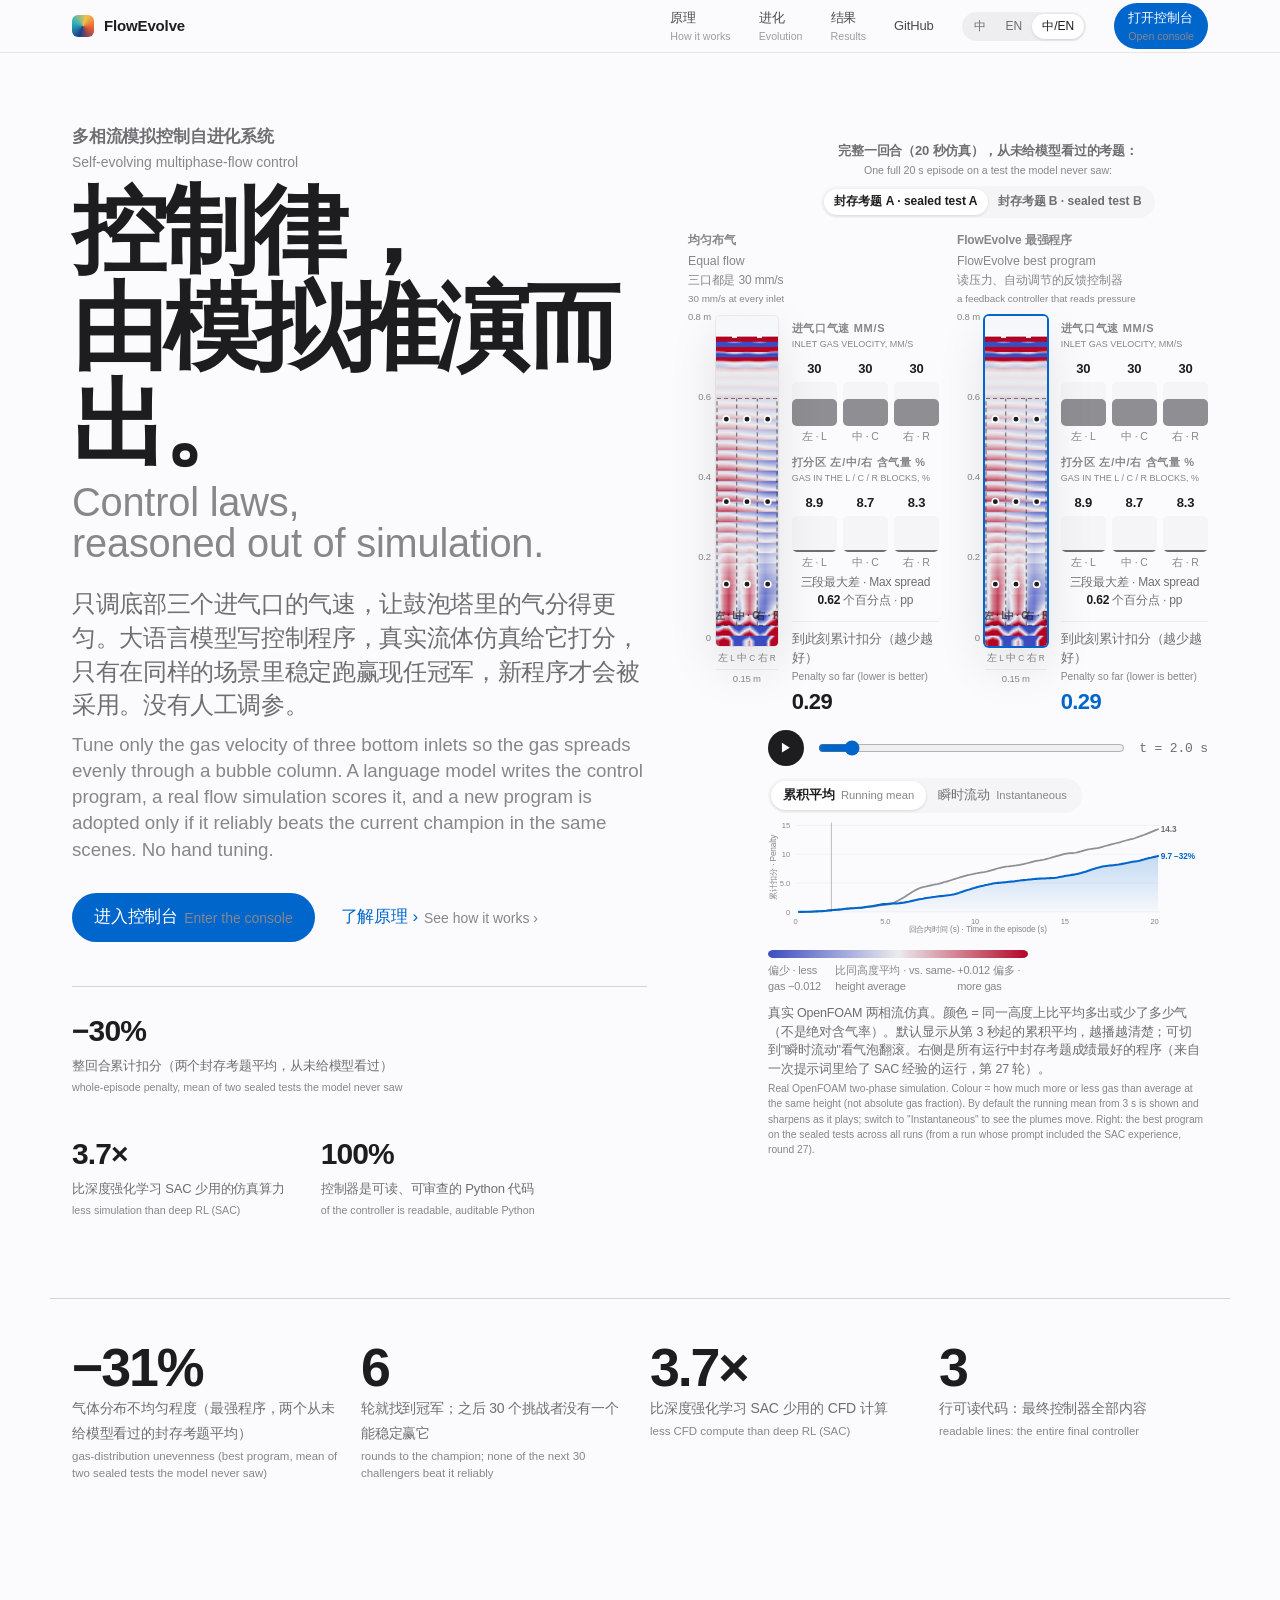
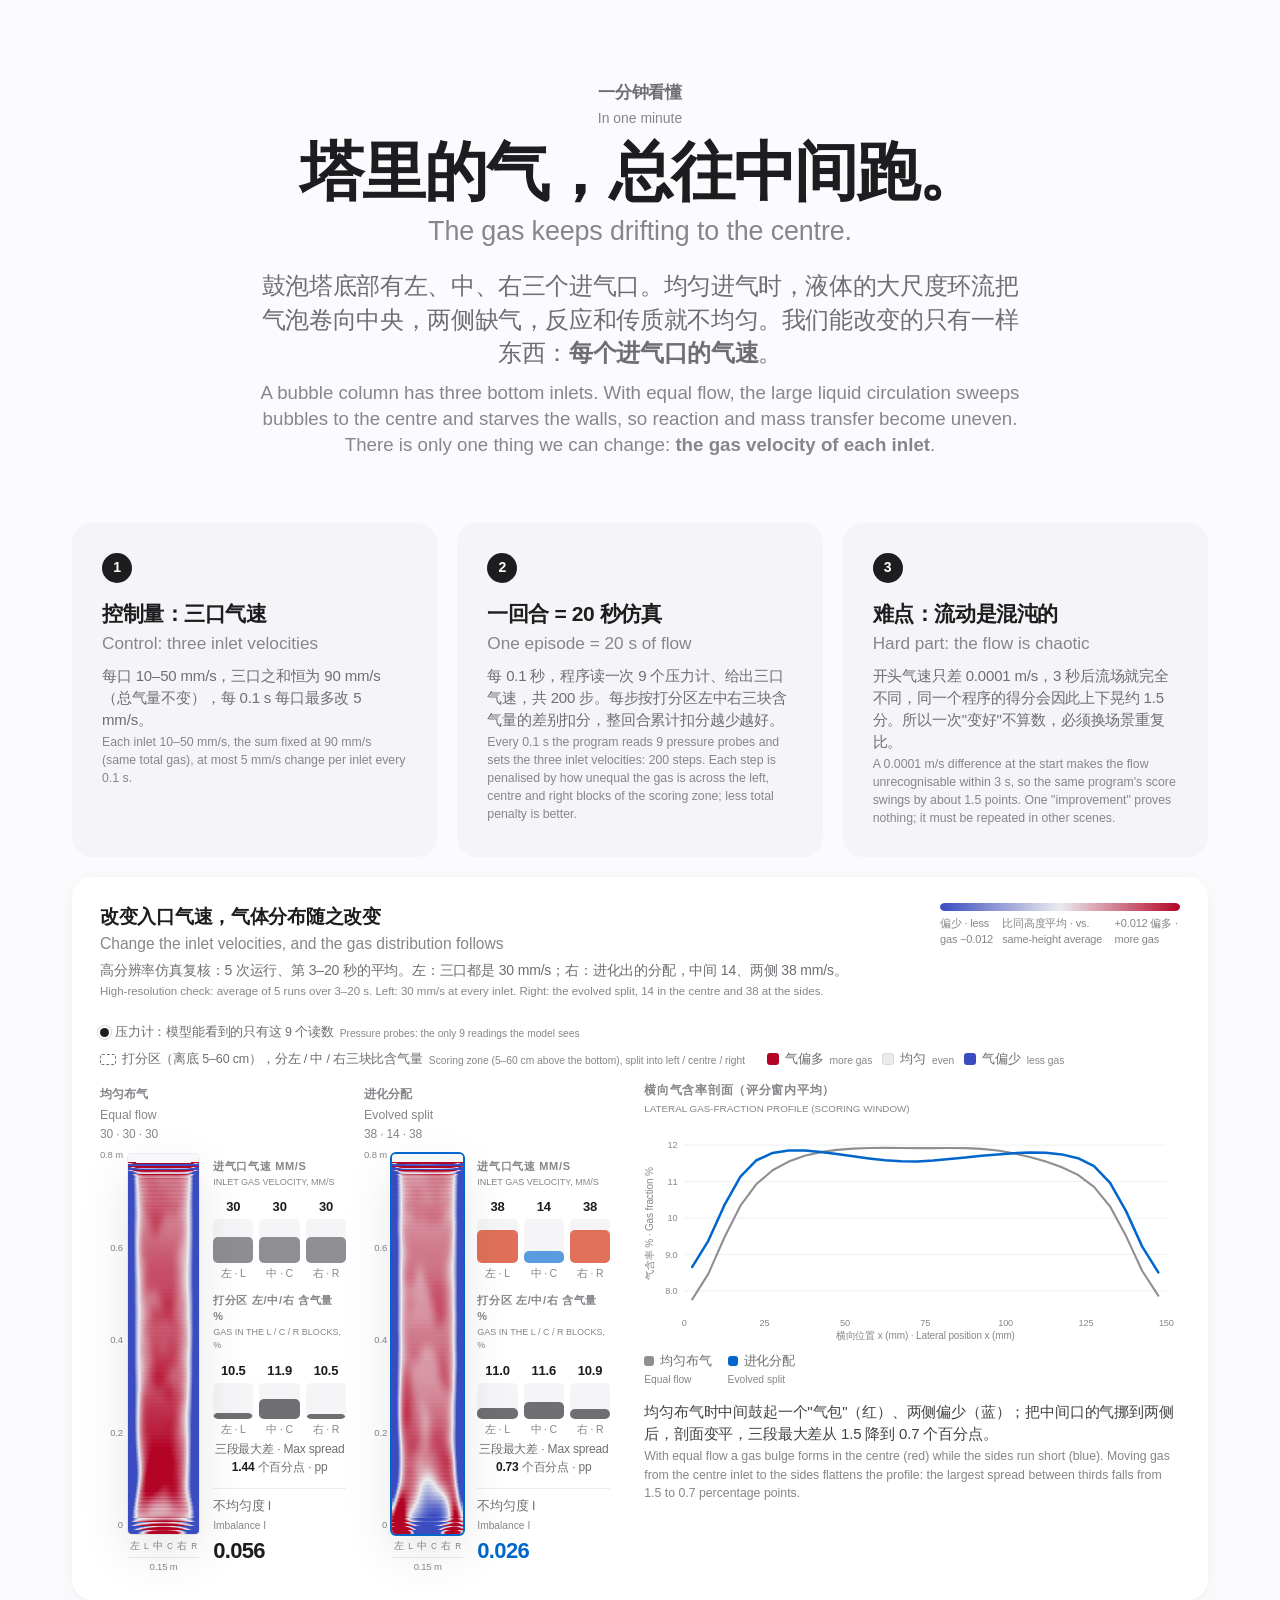
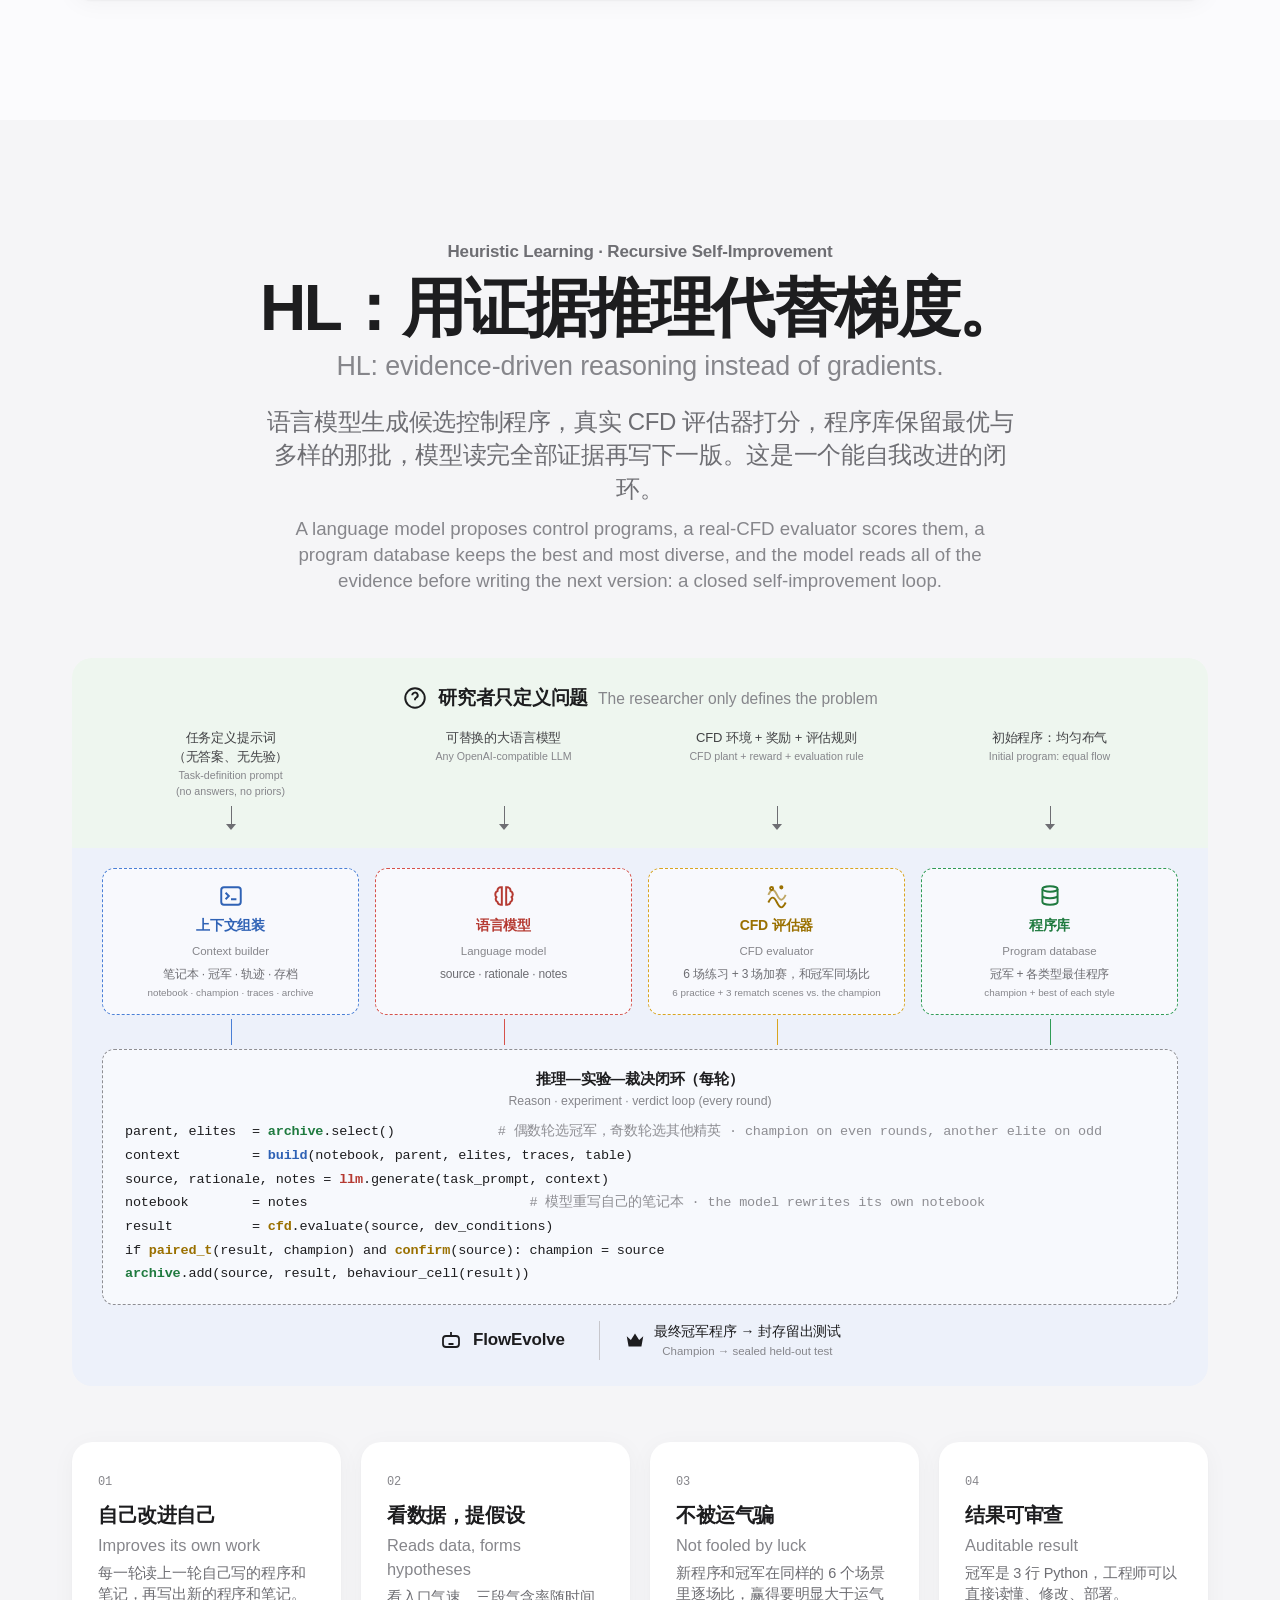
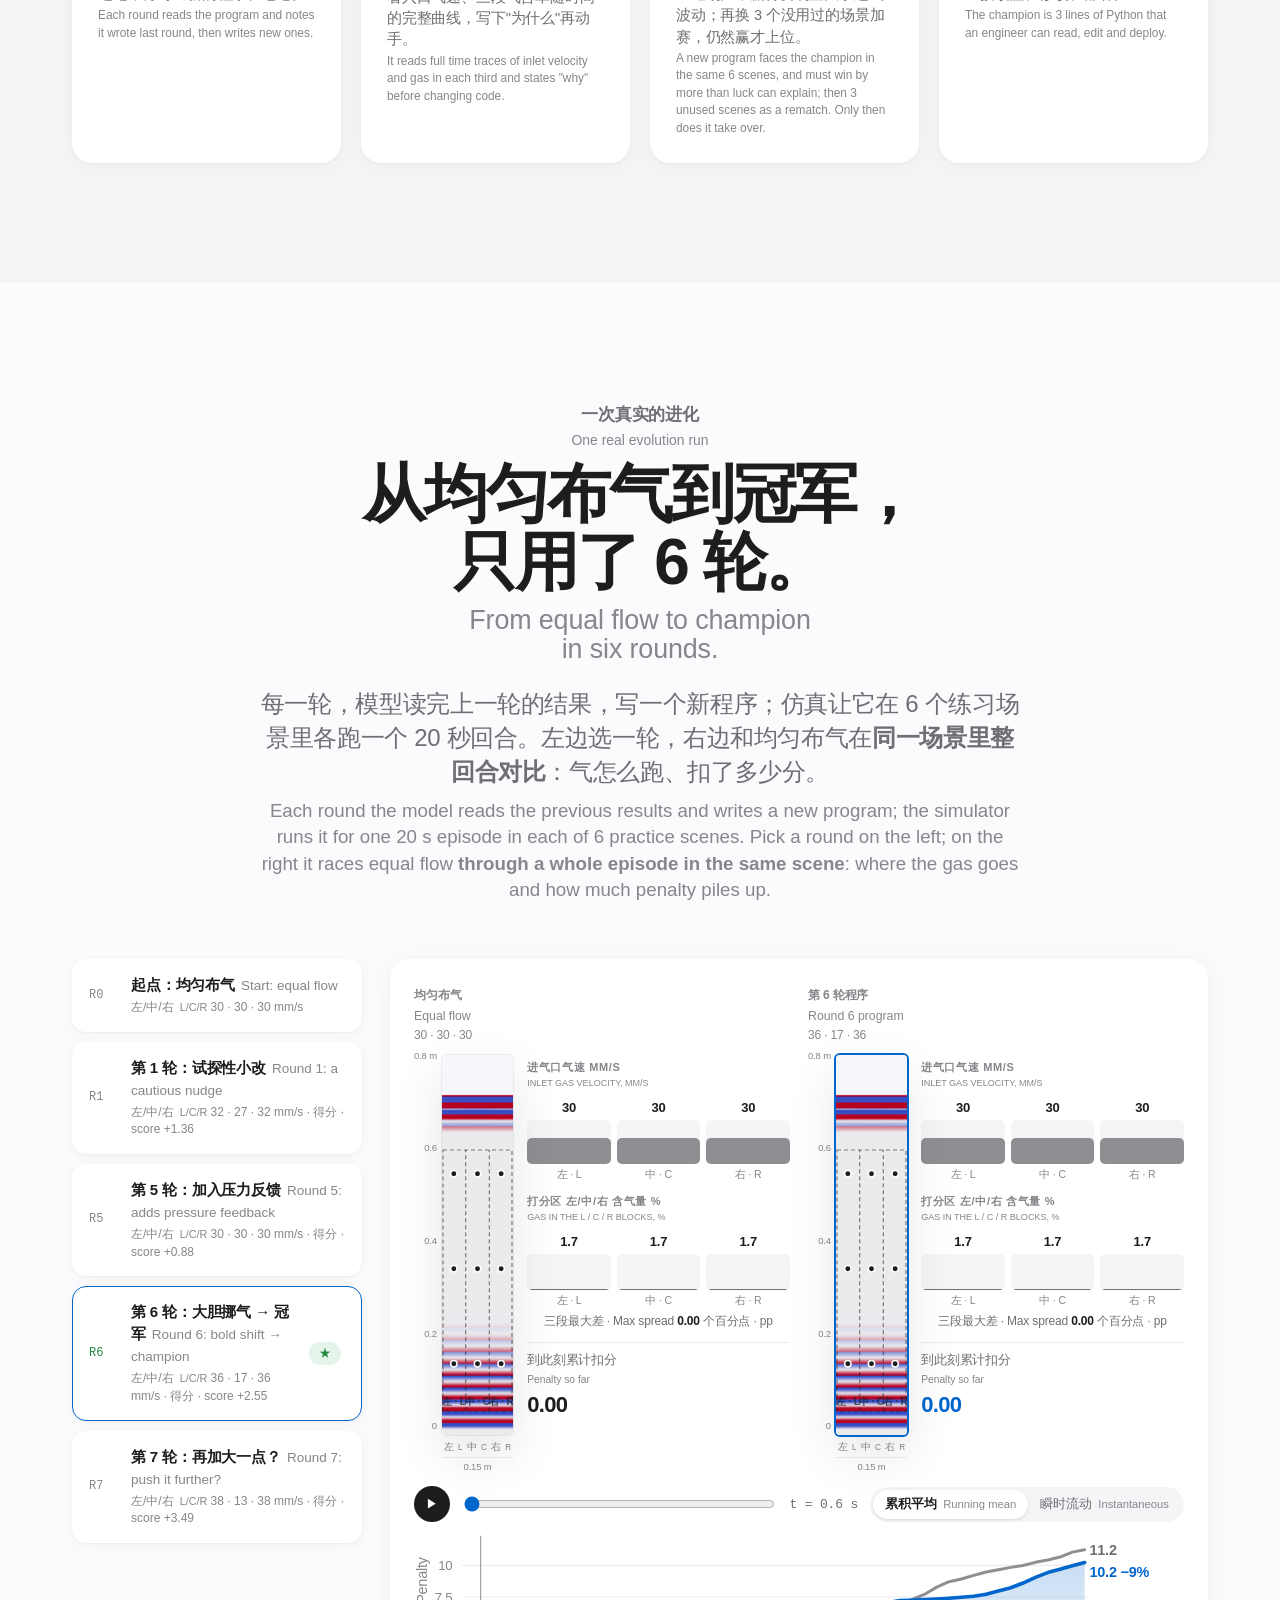
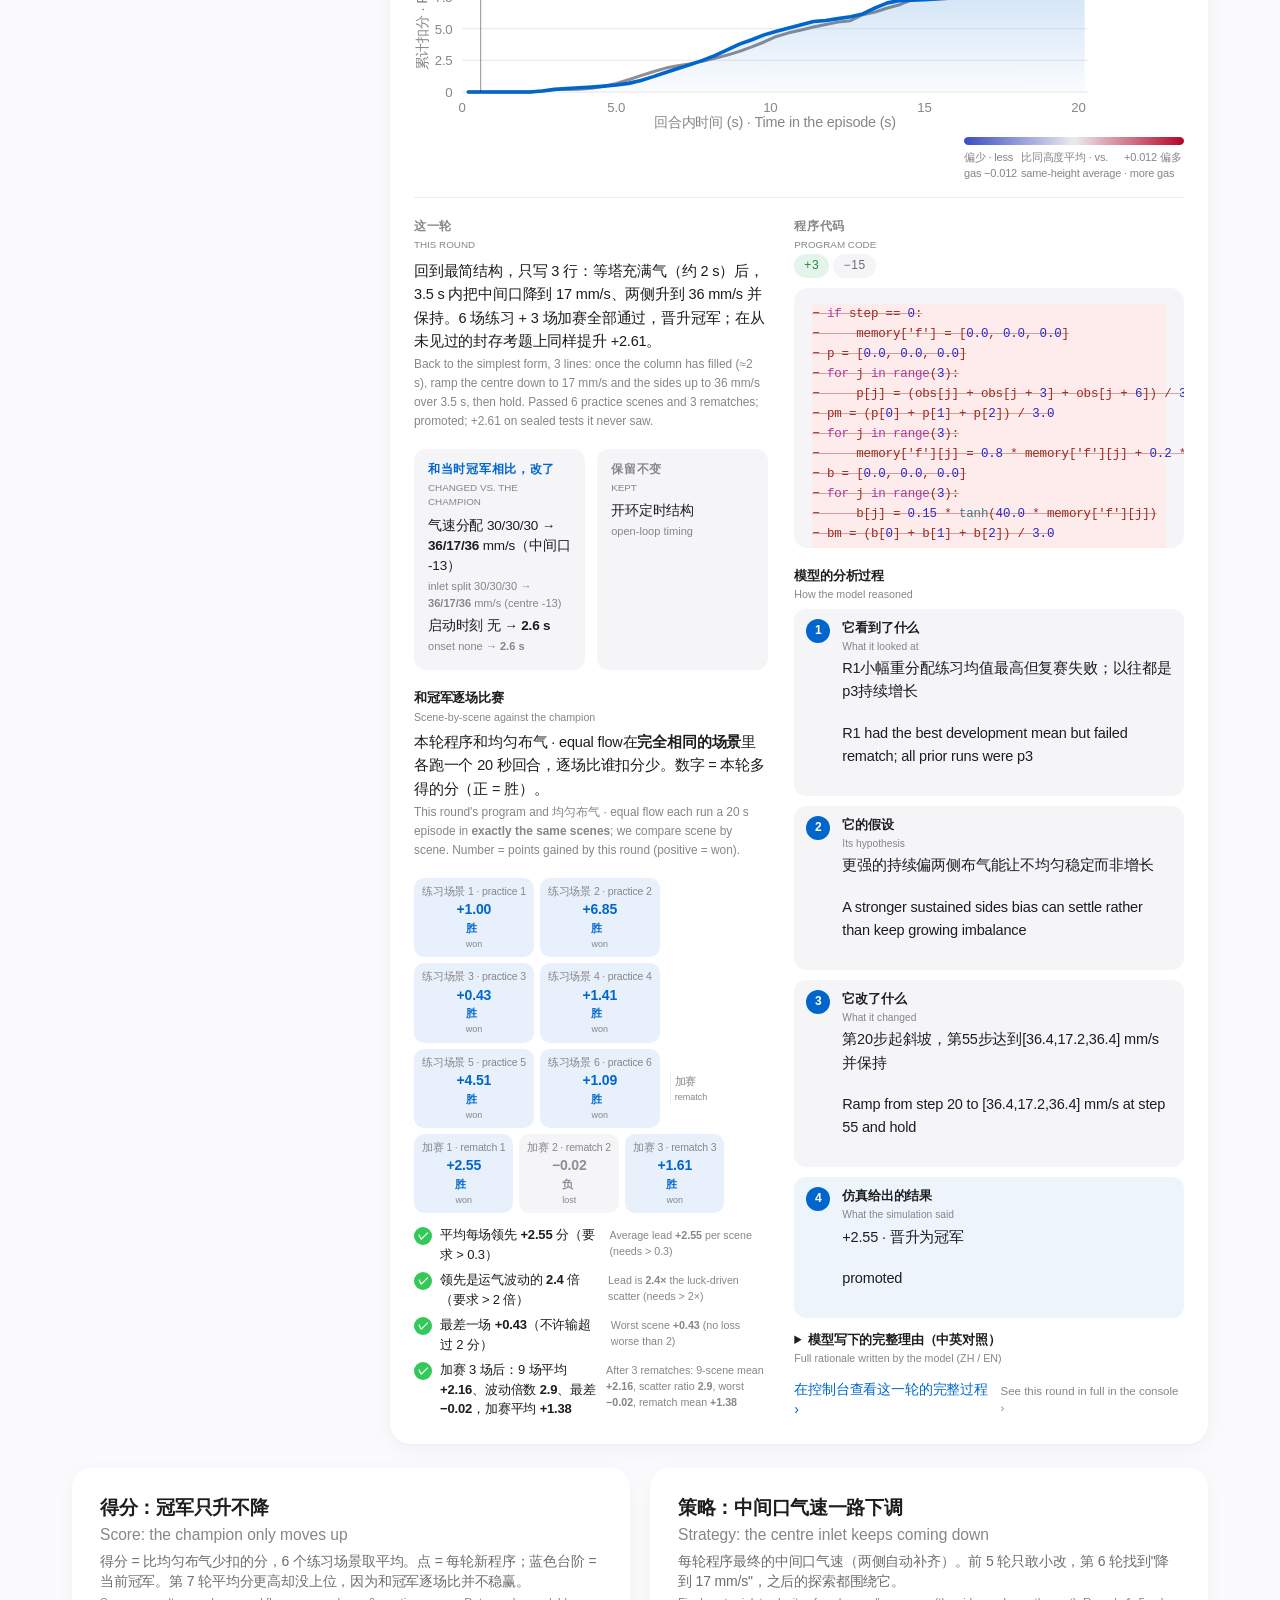
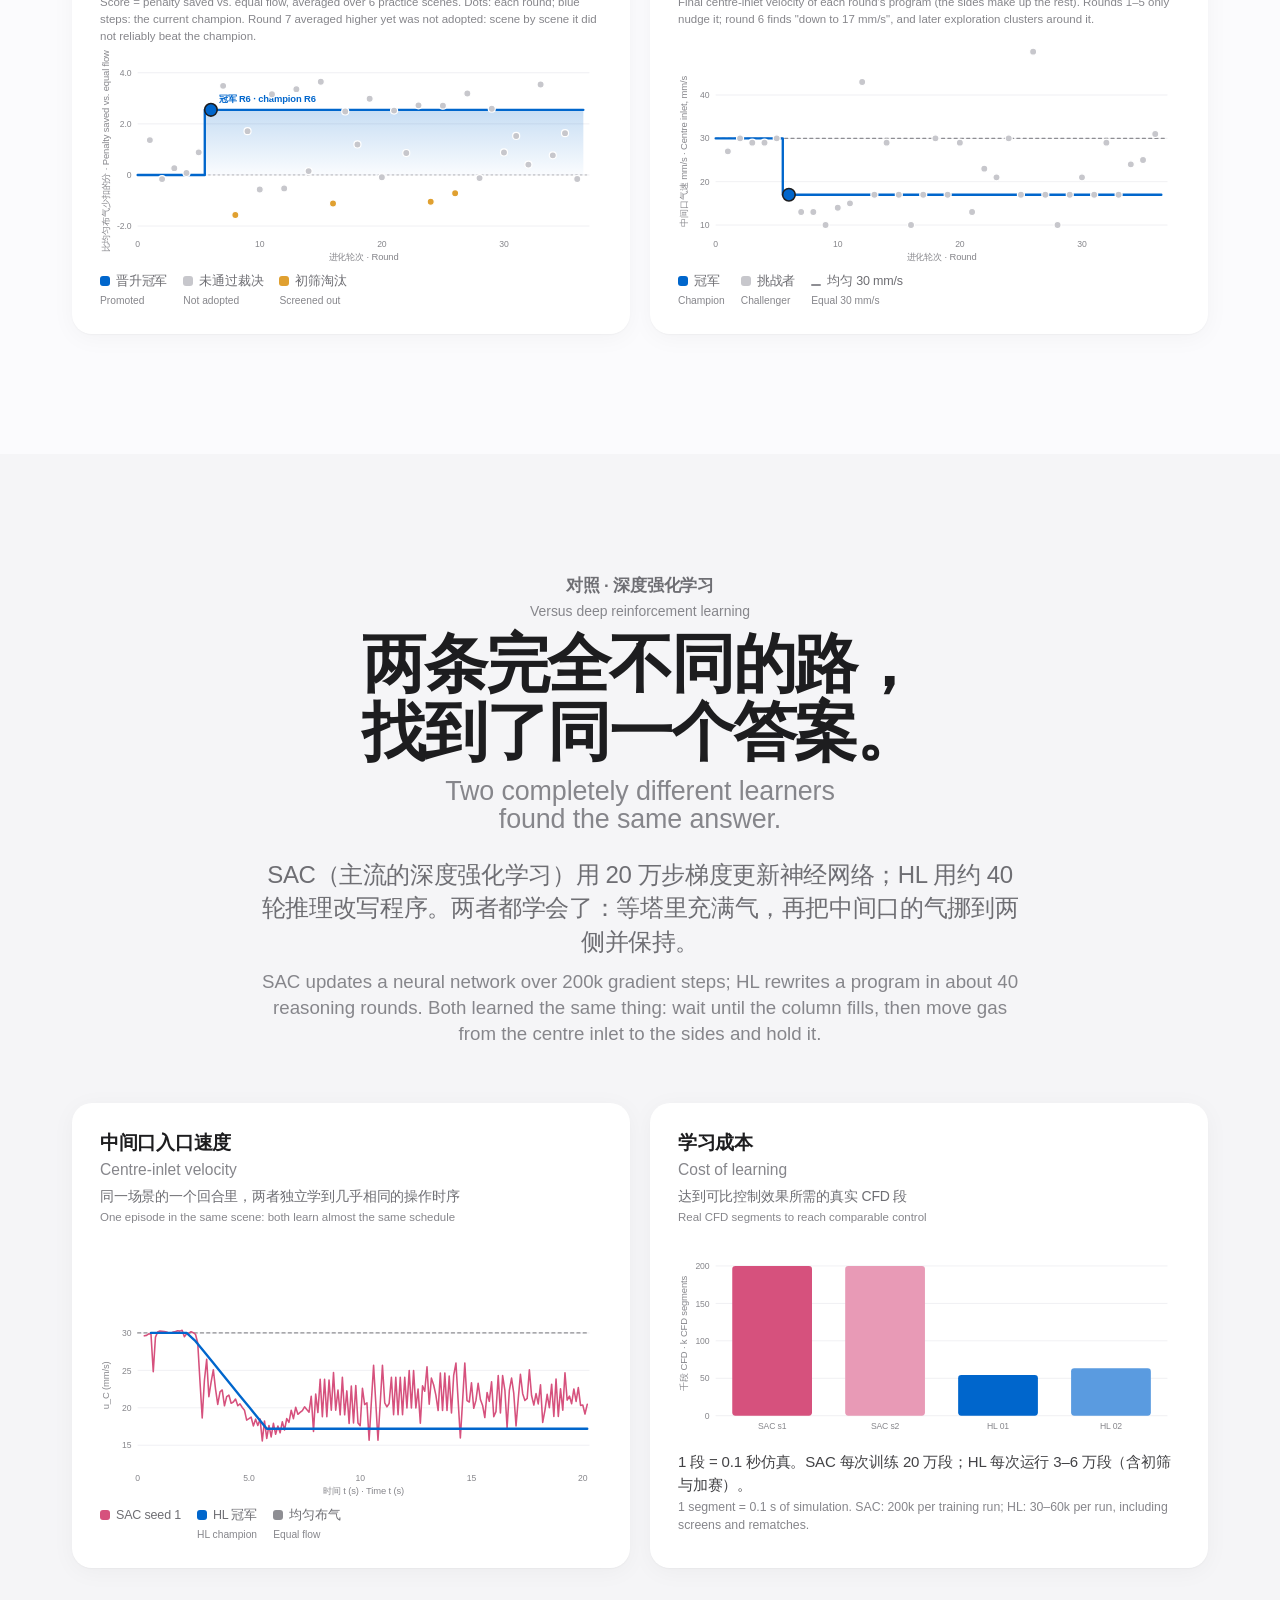
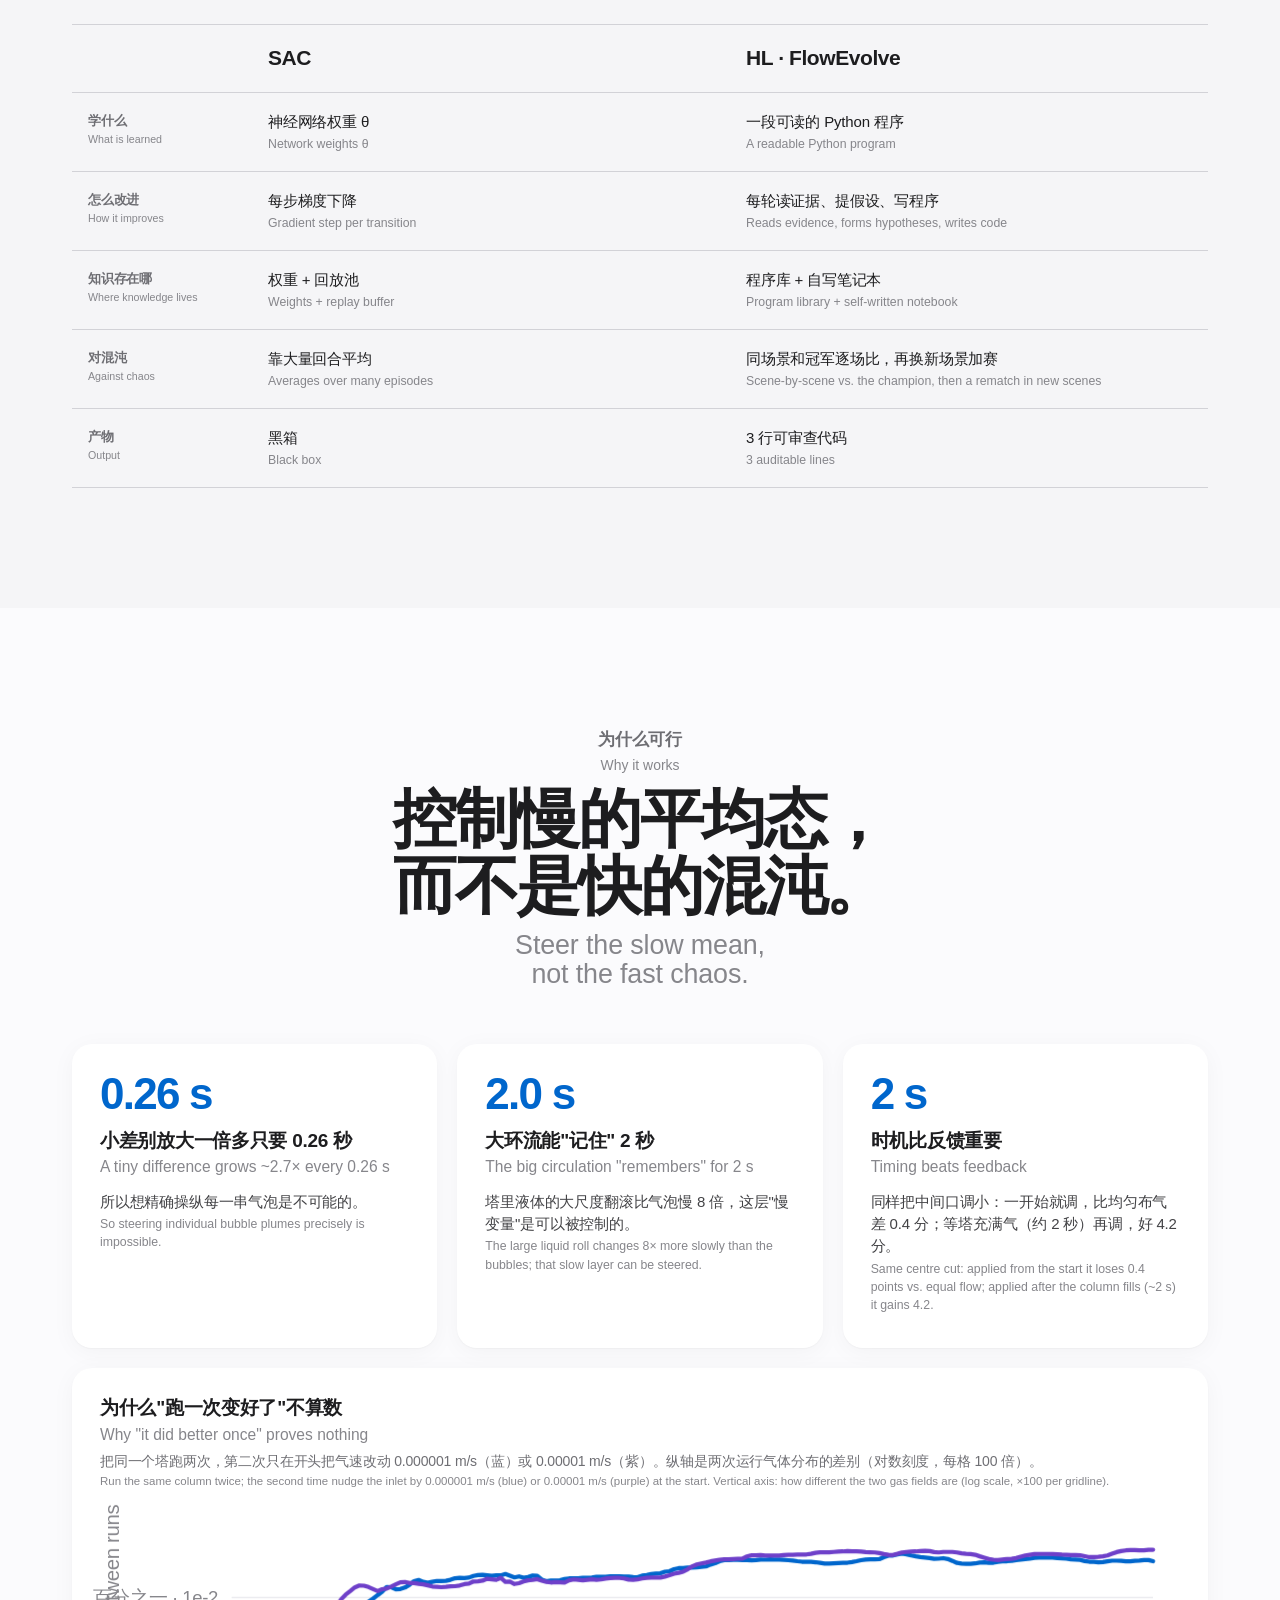
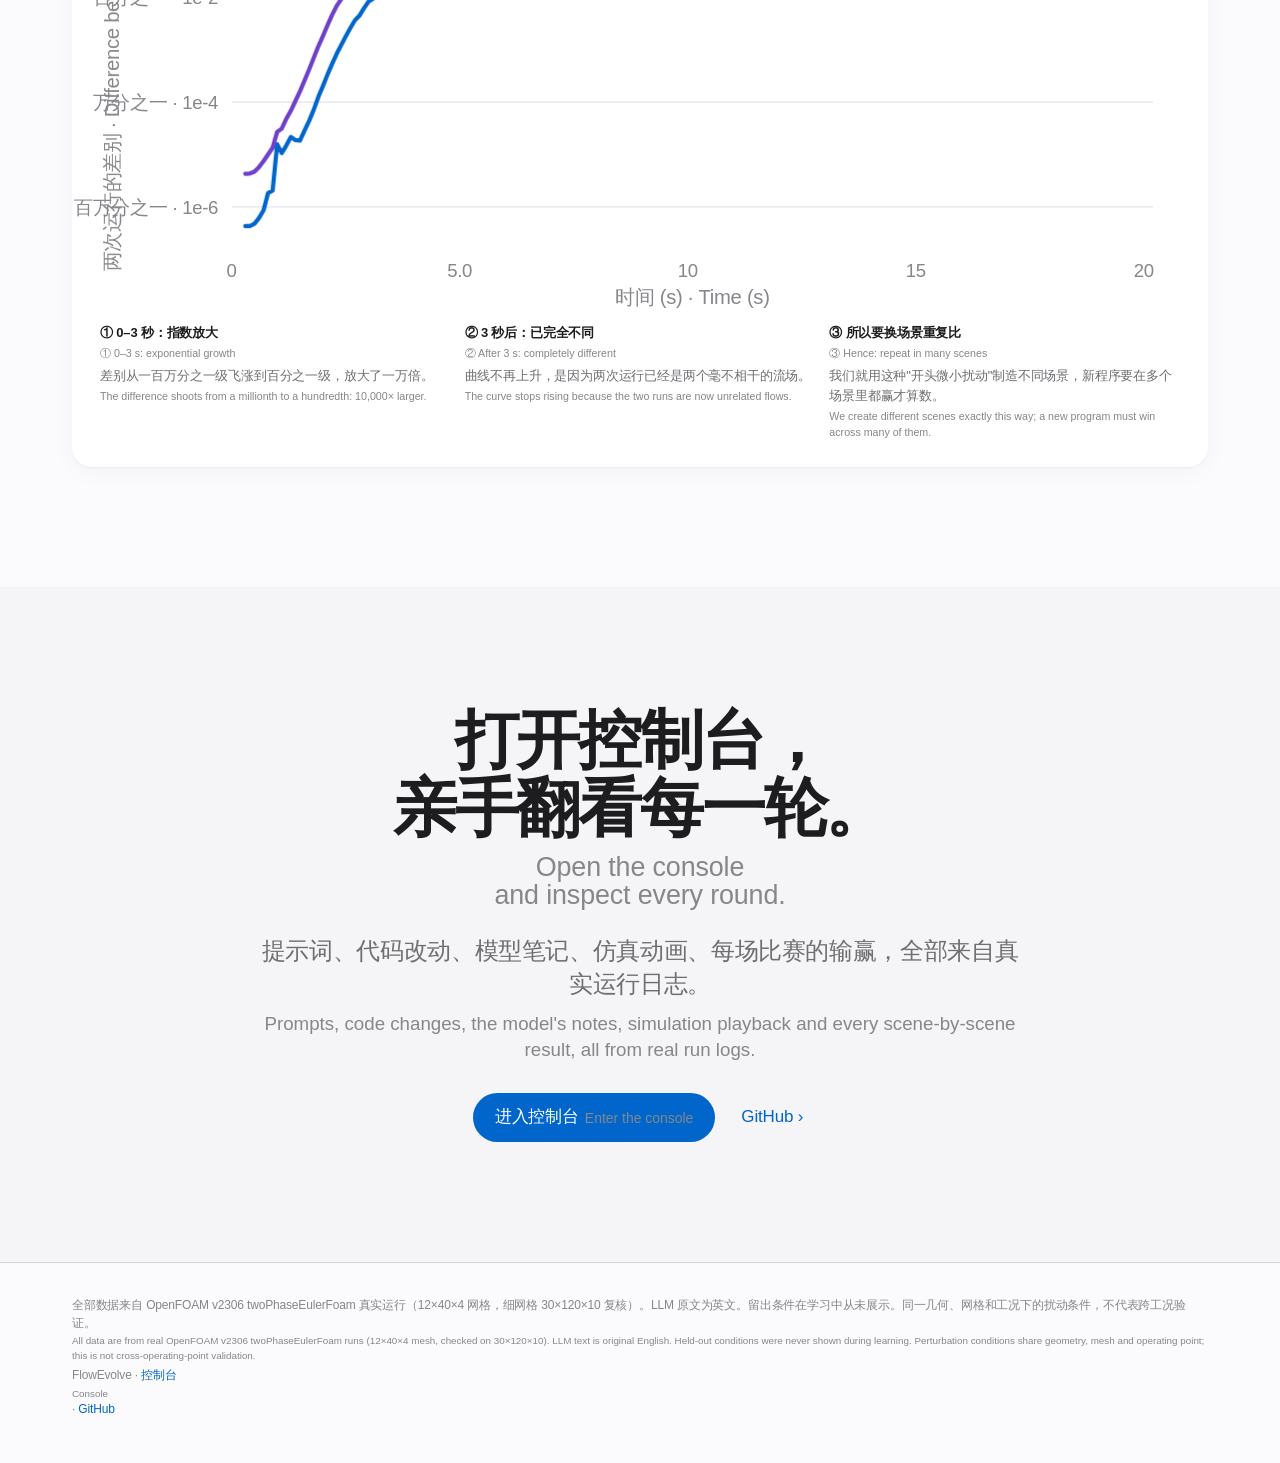
==== commit 85d4f509: "FlowEvolve v6: bilingual model text, per-round reasoning walk-through, true-scale column" ====
--- a/docs/index.html
+++ b/docs/index.html
@@ -5,8 +5,8 @@
 <meta name="viewport" content="width=device-width, initial-scale=1">
 <title>FlowEvolve · 多相流模拟控制自进化系统</title>
 <meta name="description" content="FlowEvolve：大语言模型写控制程序，真实 CFD 裁决，系统递归自我改进。Control laws reasoned out of multiphase-flow simulation.">
-<link rel="stylesheet" href="css/base.css?v=20261016p">
-<link rel="stylesheet" href="css/landing.css?v=20261016p">
+<link rel="stylesheet" href="css/base.css?v=20261016t">
+<link rel="stylesheet" href="css/landing.css?v=20261016t">
 </head>
 <body>
 <nav class="nav" id="nav" aria-label="Global">
@@ -51,12 +51,12 @@
 </header>
 <main id="landing"></main>
 <footer class="foot"><div class="wrap" id="foot"></div></footer>
-<script src="js/i18n.js?v=20261016p"></script>
-<script src="js/charts.js?v=20261016p"></script>
-<script src="js/cfd.js?v=20261016p"></script>
-<script src="js/data.js?v=20261016p"></script>
-<script src="js/landing-a.js?v=20261016p"></script>
-<script src="js/landing-b.js?v=20261016p"></script>
-<script src="js/landing.js?v=20261016p"></script>
+<script src="js/i18n.js?v=20261016t"></script>
+<script src="js/charts.js?v=20261016t"></script>
+<script src="js/cfd.js?v=20261016t"></script>
+<script src="js/data.js?v=20261016t"></script>
+<script src="js/landing-a.js?v=20261016t"></script>
+<script src="js/landing-b.js?v=20261016t"></script>
+<script src="js/landing.js?v=20261016t"></script>
 </body>
 </html>
--- a/docs/css/base.css
+++ b/docs/css/base.css
@@ -172,7 +172,7 @@
 .vs-h { display: flex; align-items: baseline; justify-content: space-between; gap: 8px; }
 .vs-h b { font-size: 15px; font-weight: 600; letter-spacing: -.01em; }
 .vs-h span { font-size: 12px; color: var(--ink3); }
-.vs .col-frame { height: 360px; }
+
 .vs-k { font-size: 11px; color: var(--ink3); text-transform: uppercase; letter-spacing: .06em; font-weight: 600; margin-top: 2px; }
 .vs-score { display: flex; justify-content: space-between; align-items: baseline; border-top: 1px solid var(--soft2); padding-top: 8px; font-size: 12.5px; color: var(--ink2); }
 .vs-score b { font-size: 22px; font-weight: 600; letter-spacing: -.03em; font-variant-numeric: tabular-nums; color: var(--ink); }
@@ -230,11 +230,48 @@
 @media (max-width: 720px) { .ly-read { grid-template-columns: minmax(0,1fr); } .sc-c { min-width: 56px; } }
 
 /* v5: both columns of a comparison share row tracks, so frames, bars and scores line up */
-.vs { grid-template-rows: repeat(7, auto); grid-auto-flow: column; row-gap: 0; }
-.vs-col { display: grid; grid-template-rows: subgrid; grid-row: span 7; gap: 0; }
+.vs { grid-auto-flow: column; row-gap: 0; }
+.vs-col { display: grid; grid-template-rows: subgrid; gap: 0; }
 .vs-col > * + * { margin-top: 10px; }
 .vs-h { flex-direction: column; align-items: flex-start; gap: 2px; }
 .vs-h span { white-space: nowrap; overflow: hidden; text-overflow: ellipsis; max-width: 100%; }
 .grid > .card { display: flex; flex-direction: column; }
 .grid > .card > .chart:first-of-type { margin-top: auto; }
 .badge-best { display: inline-block; font-size: 11px; font-weight: 600; color: #fff; background: var(--blue); border-radius: 999px; padding: 2px 8px; margin-left: 6px; vertical-align: 2px; }
+
+/* v6: true-proportion column (0.15 m wide, lower 0.8 m shown) beside its numbers */
+.vs { --colh: 360px; grid-template-rows: auto auto; }
+.vs-col { grid-row: span 2; }
+.vs-body { display: flex; gap: 14px; align-items: flex-start; min-width: 0; }
+.col-wrap { display: grid; grid-template-columns: auto auto; column-gap: 5px; flex: none; }
+.col-ax { display: flex; flex-direction: column; justify-content: space-between; height: var(--colh); font-size: 9.5px; color: var(--ink3); text-align: right; line-height: 1; font-variant-numeric: tabular-nums; margin: -4px 0; padding: 0; }
+.vs .vs-body .col-frame { height: var(--colh) !important; width: calc(var(--colh) * .1875) !important; border-radius: 4px; flex: none; }
+.col-in { grid-column: 2; display: flex; justify-content: space-between; font-size: 10px; color: var(--ink3); margin-top: 5px; padding: 0 2px; }
+.col-in i { display: none; }
+.col-w { grid-column: 2; text-align: center; font-size: 9.5px; color: var(--ink3); border-top: 1px solid var(--soft2); margin-top: 3px; padding-top: 2px; }
+.vs-info { flex: 1; min-width: 0; display: flex; flex-direction: column; gap: 8px; padding-top: 2px; }
+.vs-info .vs-score { margin-top: 4px; flex-direction: column; align-items: flex-start; gap: 2px; }
+.hero-fig .vs { --colh: 330px; }
+.what-grid .vs, .evo-main .vs, .ba-vs { --colh: 380px; }
+.hc-r .vs { --colh: 340px; }
+.st .col-frame { width: 30px !important; height: 160px !important; border-radius: 3px !important; }
+.demo .col-frame { height: 330px !important; width: 62px !important; margin: 0 auto; }
+.fine3 .col-frame { height: 360px !important; width: 68px !important; margin: 0 auto; }
+@media (max-width: 720px) { .vs, .hero-fig .vs, .what-grid .vs, .evo-main .vs, .ba-vs, .hc-r .vs { --colh: 270px; } .vs-body { gap: 8px; } }
+
+/* v6: model reasoning walk-through and side-by-side model text */
+.rz-grid { display: grid; grid-template-columns: minmax(0, 1.1fr) minmax(0, 1fr); gap: 24px; margin-top: 10px; }
+.rz-ch { margin: 0 0 4px; font-size: 12.5px; color: var(--ink2); font-weight: 600; }
+.rz { display: flex; flex-direction: column; gap: 10px; }
+.rz-s { display: grid; grid-template-columns: 26px minmax(0, 1fr); gap: 10px; padding: 10px 12px; border-radius: 12px; background: var(--soft); }
+.rz-s.out { background: rgba(0,102,204,.07); }
+.rz-n { width: 24px; height: 24px; border-radius: 50%; background: var(--blue); color: #fff; font-size: 12px; font-weight: 700; display: grid; place-items: center; }
+.rz-s h5 { margin: 0 0 3px; font-size: 12.5px; }
+.zh-t { margin: 0; font-size: 13.5px; line-height: 1.55; color: var(--ink); }
+.en-t { margin: 2px 0 0; font-size: 12px; line-height: 1.5; color: var(--ink3); }
+.bt { display: grid; grid-template-columns: minmax(0, 1fr) minmax(0, 1fr); gap: 16px; margin-top: 10px; }
+.bt h6 { margin: 0 0 6px; font-size: 11px; text-transform: uppercase; letter-spacing: .06em; color: var(--ink3); }
+.bt > div > div { font-size: 13px; line-height: 1.65; white-space: pre-wrap; color: var(--ink2); max-height: 420px; overflow: auto; }
+.bt > div:first-child > div { color: var(--ink); }
+.bt.nbt > div > div { font-family: var(--mono, ui-monospace, Menlo, monospace); font-size: 12px; }
+@media (max-width: 900px) { .rz-grid, .bt { grid-template-columns: minmax(0, 1fr); } }
--- a/docs/css/landing.css
+++ b/docs/css/landing.css
@@ -111,15 +111,15 @@
 
 /* v3 hero */
 .hero-fig { margin: 0; padding: 36px 0 56px; }
-.hero-fig .vs { max-width: 440px; margin-left: auto; }
-.hero-fig .vs .col-frame { height: 400px; }
+.hero-fig .vs { max-width: 520px; margin-left: auto; }
+
 .hero-foot { max-width: 440px; margin: 16px 0 0 auto; display: grid; grid-template-columns: 1fr auto; gap: 10px 18px; align-items: center; }
 .hero-foot .hero-note { grid-column: 1 / -1; }
 .hero-t { display: flex; align-items: center; gap: 10px; font-size: 13px; color: var(--ink2); font-variant-numeric: tabular-nums; }
 .hero-t .play { width: 30px; height: 30px; font-size: 14px; }
 
 .what-grid { display: grid; grid-template-columns: minmax(0, 1fr) minmax(0, 1.05fr); gap: 34px; align-items: start; margin-top: 8px; }
-.what-grid .vs .col-frame { height: 380px; }
+
 .ch-head { display: flex; justify-content: space-between; gap: 20px; align-items: flex-start; flex-wrap: wrap; }
 .ch-head .cbar { width: 240px; }
 
@@ -127,7 +127,7 @@
 .evo2 { margin-top: 56px; display: grid; grid-template-columns: 290px minmax(0, 1fr); gap: 28px; align-items: start; }
 .evo2 .stage-list { gap: 10px; }
 .evo-main { min-width: 0; background: #fff; border-radius: var(--r); padding: 24px; box-shadow: 0 1px 2px rgba(0,0,0,.04), 0 4px 24px rgba(0,0,0,.05); }
-.evo-main .vs .col-frame { height: 380px; }
+
 .evo-main .film-detail { box-shadow: none; padding: 20px 0 0; border-top: 1px solid var(--soft2); border-radius: 0; margin-top: 16px; }
 .film-cbar { margin-left: auto; } .film-cbar .cbar { width: 220px; }
 .film-scrub { flex-wrap: wrap; }
@@ -150,7 +150,7 @@
   .hero-fig .vs, .hero-foot { margin-left: 0; }
 }
 @media (max-width: 720px) {
-  .vs .col-frame, .hero-fig .vs .col-frame, .what-grid .vs .col-frame, .evo-main .vs .col-frame { height: 300px; }
+  
   .ck { grid-template-columns: 1fr; }
   .evo-main { padding: 16px; }
 }
@@ -206,10 +206,10 @@
 .film-foot { display: flex; justify-content: flex-end; margin-top: 6px; }
 @media (max-width: 1060px) { .hero-cap, #heroPl, .hero-ep { margin-left: 0; } }
 
-.hero-fig .vs .col-frame { height: 290px; }
+
 .hero-fig { padding-top: 12px; }
 .hero { padding-bottom: 0; }
-@media (max-width: 720px) { .hero-fig .vs .col-frame { height: 280px; } }
+
 
 .hero-cap { display: flex; flex-wrap: wrap; align-items: center; justify-content: center; gap: 8px; }
 .hero-cap .seg button { font-size: 12px; padding: 4px 10px; }
